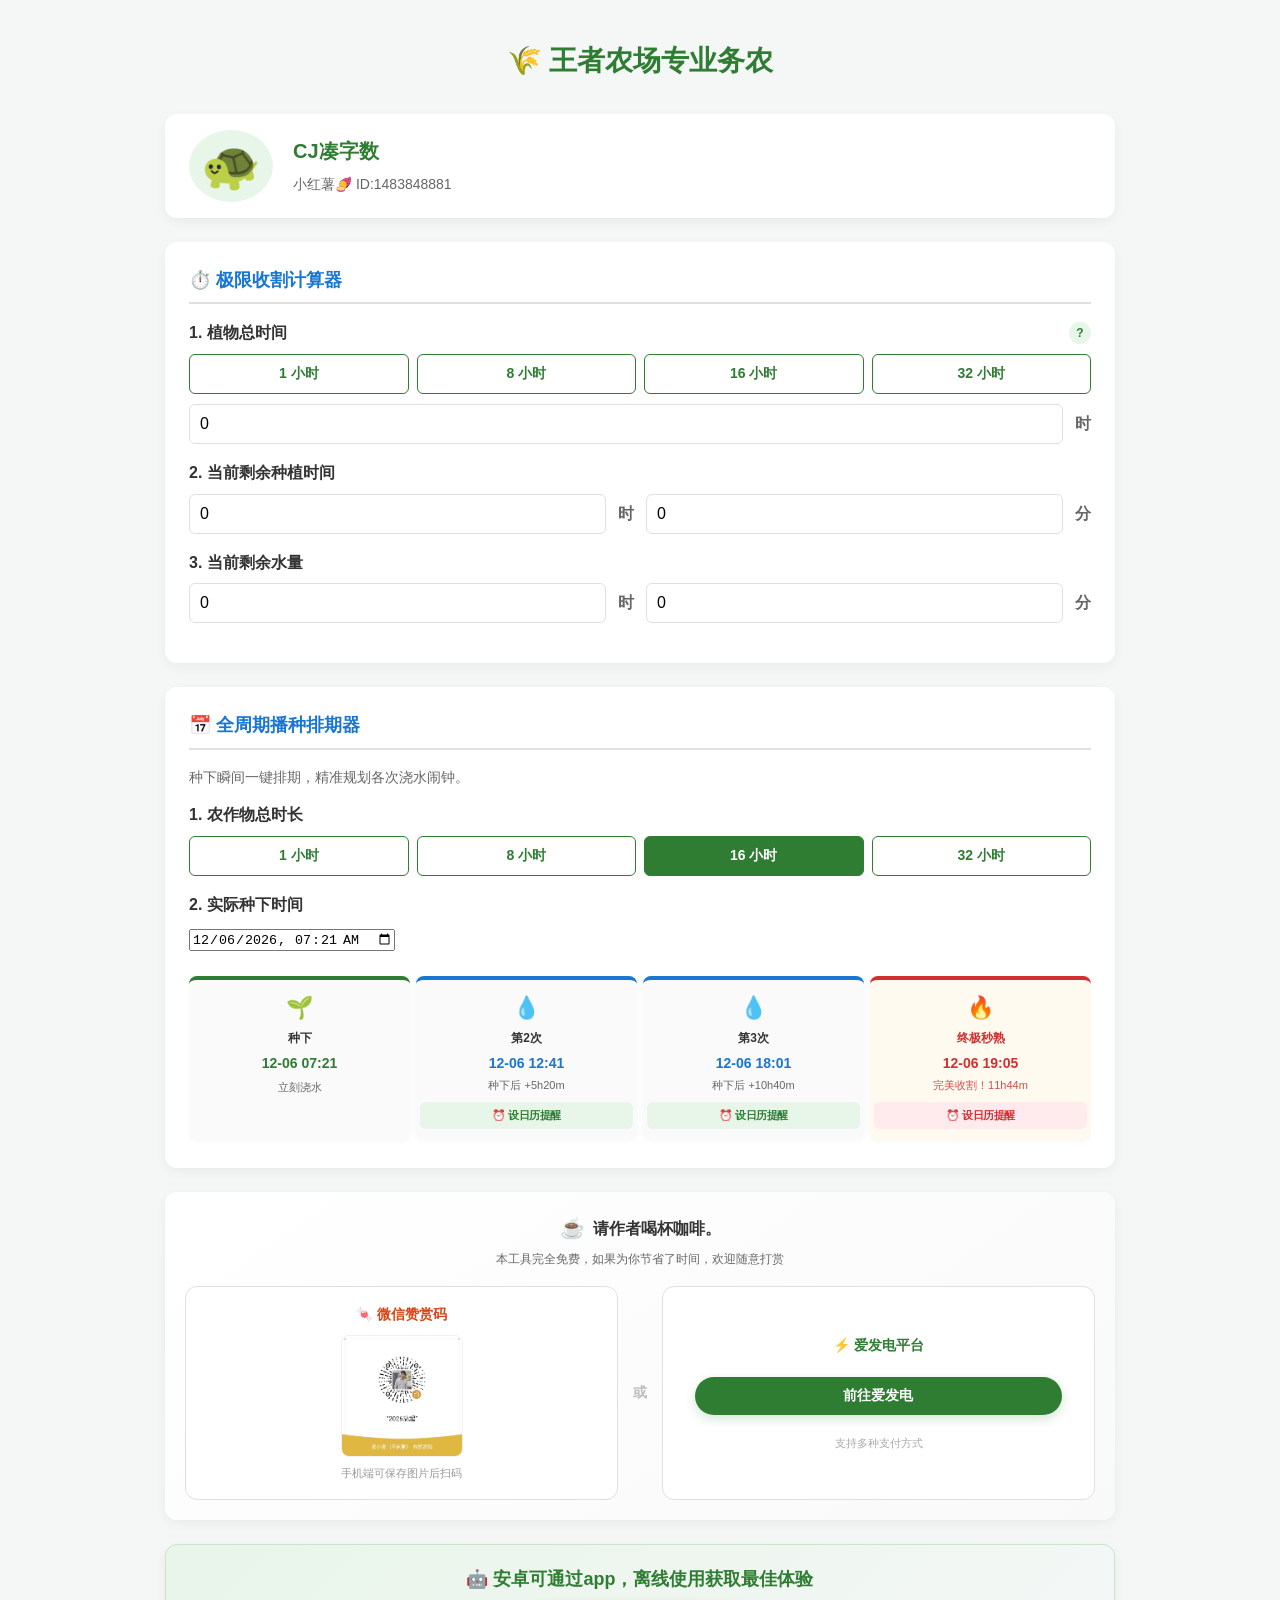
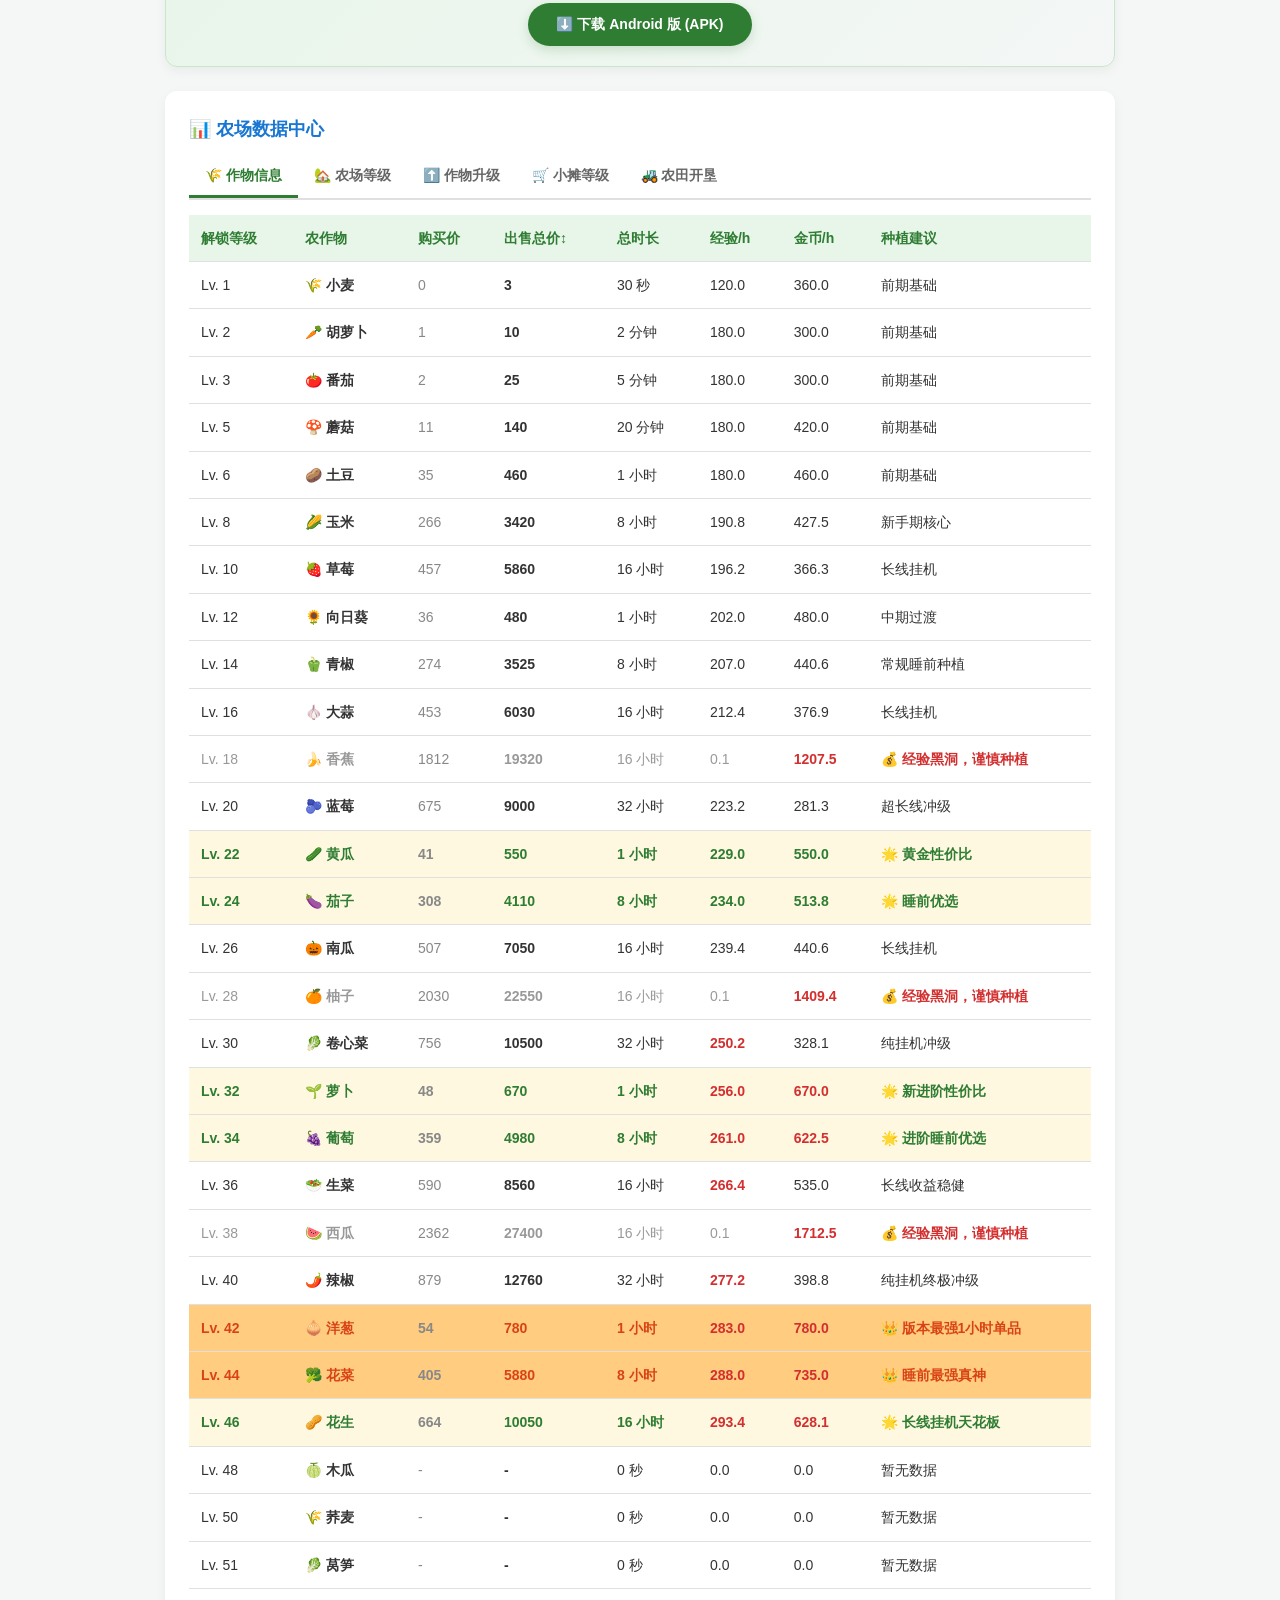
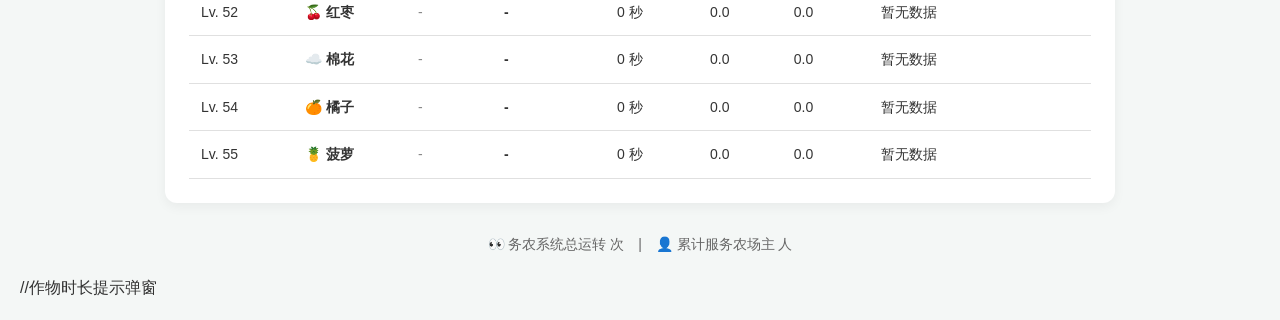
==== index.html @ 3ff86067 "chore: prepare deploy with custom domain" ====
﻿<!doctype html>
<html lang="zh-CN">
  <head>
    <meta name="apple-mobile-web-app-capable" content="yes" />
    <meta name="mobile-web-app-capable" content="yes" />
    <meta charset="UTF-8" />
    <meta name="viewport" content="width=device-width, initial-scale=1.0" />
    <meta name="referrer" content="no-referrer-when-downgrade" />
    <title>王者农场专业务农 | 极限收割计划</title>
    <style>
      :root {
        --primary: #2e7d32;
        --primary-light: #e8f5e9;
        --secondary: #1976d2;
        --bg: #f4f7f6;
        --card-bg: #ffffff;
        --text-main: #333333;
        --text-muted: #666666;
        --border: #e0e0e0;
        --danger: #d32f2f;
        --warning: #ed6c02;
      }

      body {
        font-family:
          -apple-system, BlinkMacSystemFont, "Segoe UI", Roboto,
          "Helvetica Neue", Arial, sans-serif;
        background-color: var(--bg);
        color: var(--text-main);
        margin: 0;
        padding: 20px;
        line-height: 1.6;
      }

      .container {
        max-width: 950px;
        margin: 0 auto;
      }

      h1 {
        text-align: center;
        color: var(--primary);
        margin-bottom: 30px;
        font-size: 28px;
      }

      .card {
        background: var(--card-bg);
        border-radius: 12px;
        box-shadow: 0 4px 12px rgba(0, 0, 0, 0.05);
        padding: 24px;
        margin-bottom: 24px;
      }

      .card-title {
        font-size: 18px;
        font-weight: bold;
        margin-top: 0;
        margin-bottom: 16px;
        color: var(--secondary);
        border-bottom: 2px solid var(--border);
        padding-bottom: 8px;
      }

      /* 表单样式 */
      .form-group {
        margin-bottom: 16px;
      }

      .form-group label {
        display: block;
        font-weight: bold;
        margin-bottom: 8px;
        color: var(--text-main);
      }

      .input-row {
        display: flex;
        gap: 12px;
        align-items: center;
      }

      select,
      input[type="number"] {
        padding: 10px;
        border: 1px solid var(--border);
        border-radius: 6px;
        font-size: 16px;
        width: 100%;
      }

      .input-row input {
        flex: 1;
      }

      .input-addon {
        color: var(--text-muted);
        font-weight: bold;
      }

      /* 快速选择按钮样式 */
      .btn-group {
        display: flex;
        gap: 8px;
        flex-wrap: wrap;
      }

      .time-btn {
        flex: 1;
        min-width: 60px;
        padding: 10px 0;
        border: 1px solid var(--primary);
        background: transparent;
        color: var(--primary);
        border-radius: 6px;
        cursor: pointer;
        font-size: 14px;
        font-weight: bold;
        transition: all 0.2s;
      }

      .time-btn.active {
        background: var(--primary);
        color: white;
      }

      /* 结果面板 */
      #resultPanel {
        display: none;
        padding: 20px;
        border-radius: 8px;
        margin-top: 20px;
        font-size: 16px;
      }

      .alert-danger {
        background-color: #ffebee;
        color: var(--danger);
        border: 1px solid #ffcdd2;
      }

      .alert-warning {
        background-color: #fff3e0;
        color: var(--warning);
        border: 1px solid #ffe0b2;
      }

      .alert-success {
        background-color: var(--primary-light);
        color: var(--primary);
        border: 1px solid #c8e6c9;
      }

      .alarm-time {
        font-size: 28px;
        font-weight: bold;
        display: block;
        margin: 12px 0;
      }

      /* 优化版：迷你横向卡片样式 (无需滑动) */
      .timeline-container {
        display: flex;
        gap: 6px;
        overflow-x: auto;
        padding-bottom: 5px;
        scrollbar-width: none;
        /* 隐藏滚动条 */
      }

      .timeline-container::-webkit-scrollbar {
        display: none;
      }

      .timeline-card {
        flex: 1;
        min-width: 0;
        background: #fafafa;
        border-radius: 8px;
        padding: 10px 4px;
        text-align: center;
        box-shadow: 0 2px 6px rgba(0, 0, 0, 0.04);
      }

      /* 手机端日历闹钟按钮 */
      .alarm-btn {
        margin-top: 8px;
        padding: 6px 0;
        font-size: 11px;
        font-weight: bold;
        color: var(--primary);
        background: var(--primary-light);
        border: none;
        border-radius: 6px;
        cursor: pointer;
        transition: 0.2s;
        width: 100%;
        letter-spacing: -0.5px;
      }

      .alarm-btn:hover {
        background: #c8e6c9;
      }

      .alarm-btn-danger {
        color: var(--danger);
        background: #ffebee;
      }

      .alarm-btn-danger:hover {
        background: #ffcdd2;
      }

      /* 数据表样式 */
      .table-wrapper {
        overflow-x: auto;
      }

      table {
        width: 100%;
        border-collapse: collapse;
        font-size: 14px;
        min-width: 600px;
      }

      th,
      td {
        padding: 12px;
        text-align: left;
        border-bottom: 1px solid var(--border);
      }

      th {
        background-color: var(--primary-light);
        color: var(--primary);
        font-weight: bold;
        cursor: pointer;
        user-select: none;
      }

      th:hover {
        background-color: #c8e6c9;
      }

      .row-hover:hover {
        background-color: #f9f9f9;
      }

      .highlight-data {
        font-weight: bold;
        color: var(--danger);
      }

      .pmo-warning {
        color: #999;
      }

      .pmo-star {
        font-weight: bold;
        color: var(--primary);
        background-color: #fff8e1;
      }

      .pmo-crown {
        font-weight: bold;
        color: #d84315;
        background-color: #ffcc80;
      }

      /* 为顶级版本答案增加的特殊高亮 */

      /* ================= 手机端精准缩放适配 (兼容所有浏览器) ================= */
      @media screen and (max-width: 768px) {
        body {
          padding: 8px;
        } /* 缩小页面边缘留白 */
        .card {
          padding: 16px;
          margin-bottom: 16px;
        } /* 缩小卡片内边距 */
        h1 {
          font-size: 22px;
          margin-bottom: 20px;
        } /* 缩小主标题 */
        .card-title {
          font-size: 16px;
          margin-bottom: 12px;
        } /* 缩小副标题 */

        /* 缩小输入框和下拉菜单 */
        select,
        input[type="number"],
        input[type="datetime-local"] {
          font-size: 14px;
          padding: 8px;
        }
        /* 缩小排期器的 4 个按钮 */
        .time-btn {
          font-size: 13px;
          padding: 8px 0;
        }

        /* 缩小数据表格 */
        table {
          font-size: 12px;
        }
        th,
        td {
          padding: 8px 6px;
        }

        /* 缩小顶部的个人名片 */
        .card > div[style*="font-size: 48px"] {
          font-size: 36px !important;
          padding: 8px !important;
        }
        .card > div > h3 {
          font-size: 18px !important;
        }
      }


      /* ================= 数据中心 Tab 选项卡样式 ================= */
      .tabs { display: flex; border-bottom: 2px solid var(--border); margin-bottom: 15px; overflow-x: auto; scrollbar-width: none; white-space: nowrap; }
      .tabs::-webkit-scrollbar { display: none; }
      .tab-btn { padding: 10px 16px; font-size: 14px; font-weight: bold; color: var(--text-muted); background: none; border: none; cursor: pointer; border-bottom: 3px solid transparent; transition: all 0.2s; white-space: nowrap; }
      .tab-btn:hover { color: var(--primary); }
      .tab-btn.active { color: var(--primary); border-bottom: 3px solid var(--primary); }
      .tab-content { display: none; animation: fadeIn 0.3s ease; }
      .tab-content.active { display: block; }
      @keyframes fadeIn { from { opacity: 0; transform: translateY(5px); } to { opacity: 1; transform: translateY(0); } }



    </style>
  </head>

  <body>
    <div class="container">
      <h1>🌾 王者农场专业务农</h1>

      <div
        class="card"
        style="
          display: flex;
          align-items: center;
          gap: 20px;
          padding: 16px 24px;
        "
      >
        <div
          style="
            font-size: 48px;
            line-height: 1;
            background: var(--primary-light);
            padding: 12px;
            border-radius: 50%;
          "
        >
          🐢
        </div>
        <div>
          <h3 style="margin: 0; color: var(--primary); font-size: 20px">
            CJ凑字数
          </h3>
          <p style="margin: 6px 0 0; font-size: 14px; color: var(--text-muted)">
            小红薯🍠 ID:1483848881
          </p>
        </div>
      </div>

      <div class="card">
        <h2 class="card-title">⏱️ 极限收割计算器</h2>

        <div class="form-group">
          <div style="display: flex; justify-content: space-between; align-items: center; margin-bottom: 8px;">
              <label style="margin: 0;">1. 植物总时间</label>
              <button onclick="openPlantModal()" style="background: var(--primary-light); color: var(--primary); border: none; border-radius: 50%; width: 22px; height: 22px; font-size: 12px; font-weight: bold; cursor: pointer; display: flex; align-items: center; justify-content: center; padding: 0;">?</button>
          </div>
          <div class="btn-group" id="calcBtnGroup" style="margin-bottom: 10px;">
            <button type="button" class="time-btn" onclick="setCalcDurationWeb(1, this)">1 小时</button>
            <button type="button" class="time-btn" onclick="setCalcDurationWeb(8, this)">8 小时</button>
            <button type="button" class="time-btn" onclick="setCalcDurationWeb(16, this)">16 小时</button>
            <button type="button" class="time-btn" onclick="setCalcDurationWeb(32, this)">32 小时</button>
          </div>
          <div class="input-row">
            <input
              type="number"
              id="t_h"
              placeholder="时"
              value="0"
              min="0"
              oninput="clearCalcActiveBtn(); calculate()"
            />
            <span class="input-addon">时</span>
            <!-- <input
              type="number"
              id="t_m"
              placeholder="分"
              value="0"
              min="0"
              max="59"
              oninput="clearCalcActiveBtn(); calculate()"
            />
            <span class="input-addon">分</span> -->
          </div>
        </div>

        

        <div class="form-group">
          <label>2. 当前剩余种植时间</label>
          <div class="input-row">
            <input
              type="number"
              id="r_h"
              placeholder="时"
              value="0"
              min="0"
              oninput="calculate()"
            />
            <span class="input-addon">时</span>
            <input
              type="number"
              id="r_m"
              placeholder="分"
              value="0"
              min="0"
              max="59"
              oninput="calculate()"
            />
            <span class="input-addon">分</span>
          </div>
        </div>

        <div class="form-group">
          <label>3. 当前剩余水量</label>
          <div class="input-row">
            <input
              type="number"
              id="w_h"
              placeholder="时"
              value="0"
              min="0"
              oninput="calculate()"
            />
            <span class="input-addon">时</span>
            <input
              type="number"
              id="w_m"
              placeholder="分"
              value="0"
              min="0"
              max="59"
              oninput="calculate()"
            />
            <span class="input-addon">分</span>
          </div>
        </div>

        <div id="resultPanel"></div>


        <div id="saveHarvestContainer" style="display: none; margin-top: 15px;">
          <div style="display: flex; gap: 8px;">
            <input 
              type="text" 
              id="harvestRecordName" 
              placeholder="给记录取个名字（如XXX-菠萝）" 
              style="flex: 1; padding: 8px; border: 1px solid var(--border); border-radius: 6px; font-size: 13px;" 
            />
            <button class="alarm-btn" style="width: auto; padding: 0 15px; margin: 0; background: var(--primary); color: #fff; cursor: pointer;" onclick="saveHarvestRecord()">💾 保存</button>
          </div>
        </div>

        <!-- <div id="tab-crops" class="tab-content active">
          <div id="historyPanel" style="display: none; margin-bottom: 15px;">
            <div style="font-size: 14px; font-weight: bold; color: var(--primary); margin-bottom: 8px;">🕒 最近 10 次排期记录</div>
            <div id="historyList" style="display: flex; flex-direction: column; gap: 8px;"></div>
        </div> -->


        <div id="historyPanel" class="card" style="display: none; padding: 16px;">
          <div style="display: flex; justify-content: space-between; align-items: center; border-bottom: 2px solid var(--border); margin-bottom: 10px; padding-bottom: 8px;">
              <h2 class="card-title" id="historyTitle" style="border:none; margin: 0; font-size: 16px;">🕒 最近 10 次收割记录</h2>
              <div style="display: flex; align-items: center; gap: 6px;">
                  <span style="font-size: 12px; color: var(--text-muted);">显示条数:</span>
                  <input type="number" id="maxHistoryCount" value="5" min="1" max="50" onchange="updateMaxHistoryCount()" style="width: 45px; padding: 4px; font-size: 13px; border: 1px solid var(--border); border-radius: 4px; text-align: center;">
              </div>
          </div>
          <div id="historyList"></div>
      </div>

        
      </div>

      <div class="card">
        <h2 class="card-title">📅 全周期播种排期器</h2>
        <p style="font-size: 14px; color: var(--text-muted)">
          种下瞬间一键排期，精准规划各次浇水闹钟。
        </p>

        <div class="form-group">
          <label>1. 农作物总时长</label>
          <div class="btn-group">
            <button
              type="button"
              class="time-btn"
              onclick="setDuration(60, this)"
            >
              1 小时
            </button>
            <button
              type="button"
              class="time-btn"
              onclick="setDuration(480, this)"
            >
              8 小时
            </button>
            <button
              type="button"
              class="time-btn active"
              onclick="setDuration(960, this)"
            >
              16 小时
            </button>
            <button
              type="button"
              class="time-btn"
              onclick="setDuration(1920, this)"
            >
              32 小时
            </button>
          </div>
        </div>

        <div class="form-group">
          <label>2. 实际种下时间</label>
          <input
            type="datetime-local"
            id="plantTime"
            onchange="generateTimeline()"
          />
        </div>

        <div id="timelinePanel" style="display: none; margin-top: 25px">
          <div class="timeline-container">
            <div
              class="timeline-card"
              style="border-top: 4px solid var(--primary)"
            >
              <div style="font-size: 22px; margin-bottom: 4px">🌱</div>
              <div
                style="
                  font-size: 12px;
                  font-weight: bold;
                  color: var(--text-main);
                  margin-bottom: 4px;
                "
              >
                种下
              </div>
              <div
                id="time1"
                style="
                  font-size: 14px;
                  font-weight: bold;
                  color: var(--primary);
                "
              >
                --:--
              </div>
              <div
                style="
                  font-size: 11px;
                  color: var(--text-muted);
                  margin-top: 4px;
                "
              >
                立刻浇水
              </div>
            </div>
            <div
              class="timeline-card"
              style="border-top: 4px solid var(--secondary)"
            >
              <div style="font-size: 22px; margin-bottom: 4px">💧</div>
              <div
                style="
                  font-size: 12px;
                  font-weight: bold;
                  color: var(--text-main);
                  margin-bottom: 4px;
                "
              >
                第2次
              </div>
              <div
                id="time2"
                style="
                  font-size: 14px;
                  font-weight: bold;
                  color: var(--secondary);
                "
              >
                --:--
              </div>
              <div
                id="offset2"
                style="
                  font-size: 11px;
                  color: var(--text-muted);
                  margin-top: 2px;
                "
              ></div>
              <div id="alarmBox2"></div>
            </div>
            <div
              class="timeline-card"
              style="border-top: 4px solid var(--secondary)"
            >
              <div style="font-size: 22px; margin-bottom: 4px">💧</div>
              <div
                style="
                  font-size: 12px;
                  font-weight: bold;
                  color: var(--text-main);
                  margin-bottom: 4px;
                "
              >
                第3次
              </div>
              <div
                id="time3"
                style="
                  font-size: 14px;
                  font-weight: bold;
                  color: var(--secondary);
                "
              >
                --:--
              </div>
              <div
                id="offset3"
                style="
                  font-size: 11px;
                  color: var(--text-muted);
                  margin-top: 2px;
                "
              ></div>
              <div id="alarmBox3"></div>
            </div>
            <div
              class="timeline-card"
              style="
                border-top: 4px solid var(--danger);
                background-color: #fffaf0;
              "
            >
              <div style="font-size: 22px; margin-bottom: 4px">🔥</div>
              <div
                style="
                  font-size: 12px;
                  font-weight: bold;
                  color: var(--danger);
                  margin-bottom: 4px;
                "
              >
                终极秒熟
              </div>
              <div
                id="time4"
                style="font-size: 14px; font-weight: bold; color: var(--danger)"
              >
                --:--
              </div>
              <div
                id="offset4"
                style="
                  font-size: 11px;
                  color: var(--danger);
                  margin-top: 2px;
                  opacity: 0.85;
                "
              ></div>
              <div id="alarmBox4"></div>
            </div>
          </div>

        <!-- <div style="margin-top: 15px; display: flex; gap: 8px;">
            <input 
              type="text" 
              id="recordName" 
              placeholder="给这次排期起个名字 (例: 睡前种白萝卜)" 
              style="flex: 1; padding: 8px; border: 1px solid var(--border); border-radius: 6px; font-size: 13px;" 
            />
            <button class="alarm-btn" style="width: auto; padding: 0 15px; margin: 0; background: var(--primary); color: #fff;" onclick="saveCurrentTimeline()">💾 保存记录</button>
          </div> -->


        </div>
      </div>

    <div
        class="card"
        style="
          margin-top: 20px;
          padding: 20px;
          background: linear-gradient(145deg, #ffffff, #f9f9f9);
        "
      >
        <div style="text-align: center; margin-bottom: 16px;">
            <h3 style="margin: 0 0 6px 0; color: var(--text-main); font-size: 16px; display: flex; align-items: center; justify-content: center; gap: 8px;">
                <span style="font-size: 20px;">☕</span> 请作者喝杯咖啡。
            </h3>
            <p style="margin: 0; font-size: 12px; color: var(--text-muted);">
                本工具完全免费，如果为你节省了时间，欢迎随意打赏
            </p>
        </div>

        <div style="display: flex; flex-wrap: wrap; justify-content: center; align-items: stretch; gap: 15px;">
            
            <div style="flex: 1; min-width: 200px; padding: 16px 12px; background: white; border-radius: 12px; border: 1px solid var(--border); display: flex; flex-direction: column; justify-content: center; align-items: center;">
                <div style="font-size: 14px; font-weight: bold; color: #d84315; margin-bottom: 10px;">🍬 微信赞赏码</div>
                <img src="reward.jpg" alt="微信赞赏" style="width: 120px; height: 120px; border-radius: 8px; border: 1px solid #f0f0f0;">
                <div style="margin-top: 8px; font-size: 11px; color: #999;">手机端可保存图片后扫码</div>
            </div>

            <div style="display: flex; align-items: center; justify-content: center; color: #bbb; font-size: 14px; font-weight: bold;">
                或
            </div>

            <div style="flex: 1; min-width: 200px; padding: 16px 12px; background: white; border-radius: 12px; border: 1px solid var(--border); display: flex; flex-direction: column; justify-content: center; align-items: center;">
                <div style="font-size: 14px; font-weight: bold; color: var(--primary); margin-bottom: 20px;">⚡ 爱发电平台</div>
                <button
                    onclick="window.open('https://ifdian.net/a/gzchenjin', '_blank')"
                    style="
                        background: var(--primary);
                        color: white;
                        border: none;
                        padding: 10px 20px;
                        border-radius: 25px;
                        font-size: 14px;
                        font-weight: bold;
                        cursor: pointer;
                        transition: transform 0.2s, box-shadow 0.2s;
                        box-shadow: 0 4px 12px rgba(46, 125, 50, 0.2);
                        width: 90%;
                    "
                >
                    前往爱发电
                </button>
                <div style="margin-top: 20px; font-size: 11px; color: #aaa; line-height: 1.5; text-align: center;">
                    支持多种支付方式
                </div>
            </div>

        </div>
      </div>


      <div id="app_download_card" class="card" style="display: none; margin-top: 10px; padding: 20px; background: linear-gradient(135deg, #e8f5e9 0%, #f4f7f6 100%); text-align: center; border: 1px solid #c8e6c9;">
        
        <h3 style="margin: 0 0 10px 0; color: var(--primary); font-size: 18px">
            🤖 安卓可通过app，离线使用获取最佳体验
        </h3>
        
        <a href="https://github.com/gzchenjin2/hokfarming/releases/download/2.0/hokfarming.v2.0.apk" target="_blank" style="display: inline-block; background: var(--primary); color: white; text-decoration: none; padding: 10px 28px; border-radius: 25px; font-size: 14px; font-weight: bold; box-shadow: 0 4px 12px rgba(46, 125, 50, 0.2);">
            ⬇️ 下载 Android 版 (APK)
        </a>
      </div>




      <div class="card">
        <h2 class="card-title" style="border:none; margin-bottom: 5px;">📊 农场数据中心</h2>

        

        <div class="tabs">
            <button class="tab-btn active" onclick="switchTab('crops')">🌾 作物信息</button>
            <button class="tab-btn" onclick="switchTab('farm')">🏡 农场等级</button>
            <button class="tab-btn" onclick="switchTab('upgrade')">⬆️ 作物升级</button>
            <button class="tab-btn" onclick="switchTab('stall')">🛒 小摊等级</button>
            <button class="tab-btn" onclick="switchTab('field')">🚜 农田开垦</button>
        </div>

        
        <div id="tab-crops" class="tab-content active">
            <div class="table-wrapper">

              
            <table>
                <thead>
                <tr>
                    <th onclick="sortTable('level')">解锁等级</th>
                    <th onclick="sortTable('name')">农作物</th>
                    <th onclick="sortTable('buy')">购买价</th>
                    <th onclick="sortTable('sell')">出售总价↕</th>
                    <th onclick="sortTable('time')">总时长</th>
                    <th onclick="sortTable('expH')">经验/h</th>
                    <th onclick="sortTable('coinH')">金币/h</th>
                    <th onclick="sortTable('advice')">种植建议</th>
                </tr>
                </thead>
                <tbody id="tableBody"></tbody>
            </table>
            </div>
        </div>

        <div id="tab-farm" class="tab-content">
            <div class="table-wrapper">
            <table>
                <thead>
                <tr>
                    <th>等级</th>
                    <th>费用</th>
                    <th>需求经验</th>
                    <th>作物</th>
                    <th>变异</th>
                    <th>小摊</th>
                    <th>开垦农田</th>
                    <th>功能</th>
                    <th>家具</th>
                </tr>
                </thead>
                <tbody id="farmTableBody"></tbody>
            </table>
            </div>
        </div>


        <div id="tab-upgrade" class="tab-content">
            <div class="table-wrapper">
            <table>
                <thead>
                <tr>
                    <th style="position: sticky; left: 0; z-index: 2; background: var(--primary-light);">作物</th>
                    <th>满级数量</th>
                    <th>2级</th><th>3级</th><th>4级</th><th>5级</th><th>6级</th>
                    <th>7级</th><th>8级</th><th>9级</th><th>10级</th>
                </tr>
                </thead>
                <tbody id="upgradeTableBody"></tbody>
            </table>
            </div>
        </div>





        <div id="tab-stall" class="tab-content">
            <div class="table-wrapper">
            <table>
                <thead>
                <tr>
                    <th>等级</th>
                    <th>升级费用</th>
                    <th>奖励经验</th>
                    <th>提升售价</th>
                </tr>
                </thead>
                <tbody id="stallTableBody"></tbody>
            </table>
            </div>
        </div>

        <div id="tab-field" class="tab-content">
            <div class="table-wrapper">
            <table>
                <thead>
                <tr>
                    <th>农田</th>
                    <th>开垦费用</th>
                    <th>获得农场经验</th>
                </tr>
                </thead>
                <tbody id="fieldTableBody"></tbody>
            </table>
            </div>
        </div>
      </div>
    </div>

    
    <div
      id="busuanzi_footer"
      style="
        text-align: center;
        margin-top: 30px;
        margin-bottom: 20px;
        color: var(--text-muted);
        font-size: 14px;
        display: none; /* 默认先隐藏，等判断是网页后再显示 */
      "
    >
      <span id="busuanzi_container_site_pv">👀 务农系统总运转 <span id="busuanzi_value_site_pv" style="font-weight: bold; color: var(--primary)"></span> 次</span>
      <span style="margin: 0 10px">|</span>
      <span id="busuanzi_container_site_uv">👤 累计服务农场主 <span id="busuanzi_value_site_uv" style="font-weight: bold; color: var(--primary)"></span> 人</span>
    </div>



    //作物时长提示弹窗
    <div id="plantListModal" style="display: none; position: fixed; top: 0; left: 0; width: 100%; height: 100%; background: rgba(0,0,0,0.5); z-index: 9999; align-items: center; justify-content: center; backdrop-filter: blur(2px);">
        <div style="background: #fff; width: 90%; max-width: 400px; border-radius: 12px; padding: 20px; box-shadow: 0 10px 25px rgba(0,0,0,0.2); max-height: 80vh; overflow-y: auto; position: relative;">
            
            <div style="display: flex; justify-content: space-between; align-items: center; border-bottom: 2px solid var(--border); padding-bottom: 10px; margin-bottom: 15px;">
                <h3 style="margin: 0; color: var(--primary); font-size: 18px;">📖 各时间植物清单</h3>
                <button onclick="closePlantModal()" style="background: none; border: none; font-size: 20px; cursor: pointer; color: #999;">✖</button>
            </div>

            <div style="margin-bottom: 12px;">
                <div style="font-weight: bold; color: var(--secondary); margin-bottom: 4px;">⏱️ 1 小时作物</div>
                <div style="font-size: 13px; color: var(--text-muted); line-height: 1.5;">土豆、向日葵、黄瓜、白萝卜、洋葱、莴笋、四季豆、甘蔗、桑葚、树莓、咖啡豆</div>
            </div>
            
            <div style="margin-bottom: 12px;">
                <div style="font-weight: bold; color: var(--secondary); margin-bottom: 4px;">⏱️ 8 小时作物</div>
                <div style="font-size: 13px; color: var(--text-muted); line-height: 1.5;">玉米、青椒、茄子、葡萄、花菜、红枣、冬瓜、葫芦、杏子、芒果、火龙果</div>
            </div>

            <div style="margin-bottom: 12px;">
                <div style="font-weight: bold; color: var(--secondary); margin-bottom: 4px;">⏱️ 16 小时作物</div>
                <div style="font-size: 13px; color: var(--text-muted); line-height: 1.5;">草莓、大蒜、香蕉、南瓜、生菜、西瓜、花生、棉花、李子、桃子、哈密瓜、山竹、石榴、木瓜、橘子、柚子、杨桃、柠檬、枇杷、山楂、牛油果</div>
            </div>

            <div style="margin-bottom: 12px;">
                <div style="font-weight: bold; color: var(--secondary); margin-bottom: 4px;">⏱️ 32 小时作物</div>
                <div style="font-size: 13px; color: var(--text-muted); line-height: 1.5;">蓝莓、卷心菜、辣椒、荞麦、菠萝、梨子、樱桃、灯笼果、猕猴桃、莲花</div>
            </div>

            <button onclick="closePlantModal()" style="width: 100%; margin-top: 10px; padding: 10px; background: var(--primary-light); color: var(--primary); border: none; border-radius: 8px; font-weight: bold; cursor: pointer;">我知道了</button>
        </div>
    </div>


    
   

    <script>
      // === 快捷设置计算器总时间 ===
      function setCalcDurationWeb(h, btnElement) {
        // 1. 设置输入框的值
        document.getElementById("t_h").value = h;
        const tmInput = document.getElementById("t_m");
        if (tmInput) tmInput.value = 0;

        // 2. 更新按钮的高亮状态
        const btns = document.getElementById("calcBtnGroup").querySelectorAll(".time-btn");
        btns.forEach((btn) => btn.classList.remove("active"));
        btnElement.classList.add("active");

        // 3. 直接触发计算
        calculate();
      }

      // 如果用户手动改了输入框，清除按钮的高亮状态
      function clearCalcActiveBtn() {
        const btns = document.getElementById("calcBtnGroup").querySelectorAll(".time-btn");
        btns.forEach((btn) => btn.classList.remove("active"));
      }

      function formatDuration(minutes) {
        const h = Math.floor(minutes / 60);
        const m = Math.floor(minutes % 60);
        if (h === 0 && m === 0) return "0 分钟";
        let res = "";
        if (h > 0) res += h + " 小时 ";
        if (m > 0) res += m + " 分钟";
        return res;
      }

      function formatClockTime(date) {
        const h = date.getHours().toString().padStart(2, "0");
        const m = date.getMinutes().toString().padStart(2, "0");
        return `${h}:${m}`;
      }

      function calculate() {
        document.getElementById("saveHarvestContainer").style.display = "none";
        window.currentHarvestData = null;
        const th = parseInt(document.getElementById("t_h").value) || 0;
        const tmInput = document.getElementById("t_m");
        const tm = tmInput ? parseInt(tmInput.value) || 0 : 0;
        const rh = parseInt(document.getElementById("r_h").value) || 0;
        const rm = parseInt(document.getElementById("r_m").value) || 0;
        const wh = parseInt(document.getElementById("w_h").value) || 0;
        const wm = parseInt(document.getElementById("w_m").value) || 0;

        const T = th * 60 + tm;
        const R = rh * 60 + rm;
        const W = wh * 60 + wm;

        const panel = document.getElementById("resultPanel");

        if (T === 0 || R === 0) {
          panel.style.display = "none";
          return;
        }

        panel.style.display = "block";

        // ================= 风控拦截 1：剩余时间异常 =================
        if (R > T) {
          panel.className = "alert-danger";
          panel.innerHTML = `
                <strong style="font-size: 18px;">❌ 输入数据异常</strong><br>
                剩余时间（<strong>${formatDuration(R)}</strong>）不可能大于植物总时间（<strong>${formatDuration(T)}</strong>）。<br>
                👉 <strong>请核实输入：</strong>您可能填反了或者看错行了。
                `;
          return;
        }

        const M = T / 3;

        // ================= 风控拦截 2：剩余水量异常 =================
        if (W > M) {
          panel.className = "alert-danger";
          panel.innerHTML = `
                <strong style="font-size: 18px;">❌ 输入数据异常</strong><br>
                当前水量（<strong>${formatDuration(W)}</strong>）超过了该植物的储水上限（<strong>${formatDuration(M)}</strong>）。<br>
                👉 <strong>请核实输入：</strong>水滴上的时间绝不可能超过 ${formatDuration(M)}。
                `;
          return;
        }

        // ================= 真理推演引擎 =================
        const limit = W + M / 4;

        if (R > limit) {
          let currR = R;
          let currW = W;
          let passed = 0;
          let actions = [];

          while (currR > currW + M / 4) {
            if (currW > 0) {
              passed += currW;
              currR -= currW;
              actions.push({
                type: "water",
                offset: Math.round(passed),
                title: "💧 储水干涸，需补满水",
              });
              currW = M;
              currR -= M / 4;
            } else {
              actions.push({
                type: "water",
                offset: Math.round(passed),
                title: "💧 尚未浇水，请立刻补水！",
              });
              currW = M;
              currR -= M / 4;
            }
          }

          // 核心修复：推演结束后的最后一击，加入门槛判定
          let mathWait = (4 * currR - M + currW) / 5;
          let unlockWait = M * 0.1 - (M - currW); // 按键解锁需要的时间

          // 真实等待时间 = 理论值与解锁值取最大，并向上取整确保绝对跨过门槛
          let finalWait = Math.max(mathWait, unlockWait);
          finalWait = Math.max(0, Math.ceil(finalWait));

          // 终极判定：如果强行等按键亮起，植物早就熟了，那就标记为自然成熟
          if (finalWait >= currR) {
            passed += currR;
            actions.push({
              type: "kill",
              offset: Math.round(passed),
              title: "🌾 完美收官！自然成熟！",
            });
          } else {
            passed += finalWait;
            actions.push({
              type: "kill",
              offset: Math.round(passed),
              title: "🔥 终极秒熟！马上浇水收割！",
            });
          }

          const now = new Date();
          let html = `<strong style="font-size: 16px;">⏳ 尚未进入斩杀线，后续排期如下：</strong><br>`;
          html += `<ul style="margin: 10px 0; padding-left: 20px; font-size: 14px; color: var(--text-main);">`;

          actions.forEach((act) => {
            const actTime = new Date(now.getTime() + act.offset * 60000);
            const dayPrefix =
              actTime.getDate() !== now.getDate() ? "明天 " : "今天 ";
            const timeStr = `${dayPrefix}${formatClockTime(actTime)}`;
            const durationStr =
              act.offset === 0 ? "现在" : formatDuration(act.offset) + "后";

            // 把算好的字符串挂载回 act 对象上，供底部保存功能读取
            act.timeStr = timeStr;
            act.durationStr = durationStr;
            

            if (act.type === "water") {
              html += `<li style="margin-bottom: 6px;">${durationStr} <strong>(${timeStr})</strong><br><span style="color: var(--secondary); font-weight: bold;">${act.title}</span></li>`;
            } else {
              html += `<li style="margin-bottom: 6px;">${durationStr} <strong>(${timeStr})</strong><br><span style="color: var(--danger); font-weight: bold;">${act.title}</span></li>`;
            }
          });
          html += `</ul>`;

          const nextAct = actions[0];
          const nextTime = now.getTime() + nextAct.offset * 60000;
          const alarmTitle =
            nextAct.type === "kill" ? "农场秒熟收割" : "农场加水提醒";
          html += `<button class="alarm-btn" style="margin-top: 5px;" onclick="createAlarm('${alarmTitle}', ${nextTime})">⏰ 为下一次操作设日历</button>`;

          panel.className = "alert-warning";
          panel.innerHTML = html;
          window.currentHarvestData = actions.map(a => `${a.durationStr} <strong>(${a.timeStr})</strong> ${a.title}`).join("<br>");
          document.getElementById("saveHarvestContainer").style.display = "block";
          return;
        }

        // ================= 斩杀线内的门槛完美兼容 =================
        let mathWait = (4 * R - M + W) / 5;
        let unlockWait = M * 0.1 - (M - W);

        // 核心修复：真实等待时间，取两者的最大值，向上取整
        let waitMins = Math.max(mathWait, unlockWait);
        waitMins = Math.max(0, Math.ceil(waitMins));

        // 如果为了等按键亮起花的时间，比植物自然成熟还慢，那才是真正的“卡门槛”
        if (waitMins >= R) {
          panel.className = "alert-warning";
          panel.innerHTML = `
                <strong>⚠️ 卡 10% 补水门槛</strong><br>
                等待浇水按键亮起的时间（${formatDuration(waitMins)}）已经大于等于自然成熟的时间（${formatDuration(R)}）。<br>
                👉 <strong>建议：</strong>无须操作，让植物自然成熟即可。
                `;
          window.currentHarvestData = "⚠️ 卡门槛，建议自然成熟";
          document.getElementById("saveHarvestContainer").style.display = "block";
          return;
        }

        if (waitMins === 0) {
          panel.className = "alert-success";
          panel.innerHTML = `
                <strong style="font-size: 20px;">🔥 马上浇水！直接秒熟！</strong><br>
                不用等了，现在按下浇水键，植物瞬间成熟！
                `;
          window.currentHarvestData = "🔥 现在立刻浇水秒熟！";
        } else {
          const now = new Date();
          const alarmTime = new Date(now.getTime() + waitMins * 60000);
          const isTomorrow = alarmTime.getDate() !== now.getDate();
          const dayPrefix = isTomorrow ? "明天 " : "今天 ";

          panel.className = "alert-success";
          panel.innerHTML = `
                <strong>✅ 完美收割时机</strong><br>
                你需要精确等待：<strong>${formatDuration(waitMins)}</strong><br>
                <span class="alarm-time">⏰ 闹钟设定为：${dayPrefix}${formatClockTime(alarmTime)}</span>
                在此时间点，浇水按键将刚好亮起，按下瞬间成熟！
                `;
          panel.innerHTML += `<button class="alarm-btn" style="margin-top: 10px;" onclick="createAlarm('农场秒熟收割', ${alarmTime.getTime()})">⏰ 为本次操作设日历</button>`;
          window.currentHarvestData = `等 ${formatDuration(waitMins)} (${dayPrefix}${formatClockTime(alarmTime)}) 浇水秒熟`;
        }
        document.getElementById("saveHarvestContainer").style.display = "block";
      }

      // 初始化当前时间
      window.addEventListener("DOMContentLoaded", (event) => {
        const now = new Date();
        // 格式化为 datetime-local 需要的 YYYY-MM-DDThh:mm 格式
        now.setMinutes(now.getMinutes() - now.getTimezoneOffset());
        document.getElementById("plantTime").value = now
          .toISOString()
          .slice(0, 16);
        generateTimeline();
      });

      function formatMinsToText(mins) {
        const h = Math.floor(mins / 60);
        const m = Math.floor(mins % 60);
        return (h > 0 ? h + "h" : "") + (m > 0 ? m + "m" : "");
      }

      function formatDisplayDate(dateObj) {
        const mm = (dateObj.getMonth() + 1).toString().padStart(2, "0");
        const dd = dateObj.getDate().toString().padStart(2, "0");
        const hh = dateObj.getHours().toString().padStart(2, "0");
        const min = dateObj.getMinutes().toString().padStart(2, "0");
        return `${mm}-${dd} ${hh}:${min}`;
      }

      window.currentDurationMins = 960; // 默认16小时
      function setDuration(mins, btnElement) {
        window.currentDurationMins = mins;
        const btns = document.querySelectorAll(".time-btn");
        btns.forEach((btn) => btn.classList.remove("active"));
        btnElement.classList.add("active");
        generateTimeline();
      }

      // ================= 极简日历方案 (拒绝下载文件，不行就拉倒) =================
      // function createAlarm(title, timestamp) {
      //   const start = new Date(timestamp);
      //   const end = new Date(timestamp + 5 * 60000); // 持续 5 分钟
      //   const eventTitle = `🌾 ${title}`;
      //   const details = "提醒：储水已干 / 极限秒熟，马上浇水！";

      //   const ua = navigator.userAgent.toLowerCase();
      //   const isWeChat = ua.includes("micromessenger");
      //   // 修复：兼容 iPhone，并精准识别伪装成 Mac 桌面模式的 iPad，放行所有 iOS 浏览器 (含 Chrome)
      //   const isIOS =
      //     /ipad|iphone|ipod/.test(ua) ||
      //     (navigator.platform === "MacIntel" && navigator.maxTouchPoints > 1);

      //   // 1. 微信环境：被劫持，指引跳出
      //   if (isWeChat) {
      //     alert("⚠️ 微信、安卓无法使用该功能");
      //     return;
      //   }

      //   // 2. 苹果 iOS：无下载行为，借用接口完美拉起系统自带的添加卡片
      //   if (isIOS) {
      //     const fmt = (d) =>
      //       d.toISOString().replace(/[-:]/g, "").split(".")[0] + "Z";
      //     const url = `https://ics.agical.io/?subject=${encodeURIComponent(eventTitle)}&description=${encodeURIComponent(details)}&dtstart=${fmt(start)}&dtend=${fmt(end)}&reminder=0`;
      //     window.location.href = url;
      //     return;
      //   }

      //   // 3. 安卓与电脑端：坚决不下载文件，直接告知无法设置
      //   alert("💡 安卓无法使用该功能，手动定个闹钟吧！");
      // }


      // ================= 双端自适应闹钟引擎 =================
      async function createAlarm(title, timestamp) {
        // 判断当前是否运行在 Capacitor (安卓 App) 环境中
        const isApp = window.Capacitor && window.Capacitor.isNativePlatform();

        if (isApp && window.NativeAlarm) {
            // 📱 【安卓 App 逻辑：系统底层通知】
            try {
                let permStatus = await window.NativeAlarm.requestPermissions();
                if (permStatus.display !== "granted") { alert("⚠️ 无法设置提醒。请在手机【设置】中开启通知权限。"); return; }
                
                const channelId = "farm_alerts_v2";
                try { await window.NativeAlarm.createChannel({ id: channelId, name: "务农提醒", importance: 5, vibration: true, visibility: 1 }); } catch (e) {}
                
                await window.NativeAlarm.schedule({
                    notifications: [{
                        title: `🌾 务农指令: ${title}`,
                        body: "时间到了！系统已触及绝对斩杀线，马上浇水收割！",
                        id: Math.floor(Math.random() * 100000),
                        schedule: { at: new Date(timestamp), allowWhileIdle: true },
                        channelId: channelId,
                    }],
                });
                const timeStr = new Date(timestamp).toLocaleTimeString([], {hour: '2-digit', minute:'2-digit'});
                alert(`✅ 提醒设定成功！\n\n系统将在 ${timeStr} 准时横幅弹窗。`);
            } catch (e) {
                alert("App提醒设置失败: " + JSON.stringify(e)); 
            }
            
        } else {
            // 🌐 【网页端逻辑：日历生成 / 手动提醒】
            const start = new Date(timestamp);
            const end = new Date(timestamp + 5 * 60000); 
            const eventTitle = `🌾 ${title}`;
            const details = "提醒：储水已干 / 极限秒熟，马上浇水！";

            const ua = navigator.userAgent.toLowerCase();
            const isWeChat = ua.includes("micromessenger");
            const isIOS = /ipad|iphone|ipod/.test(ua) || (navigator.platform === "MacIntel" && navigator.maxTouchPoints > 1);

            if (isWeChat) {
                alert("⚠️ 微信中无法直接生成日历，请手动定个闹钟");
                return;
            }
            if (isIOS) {
                const fmt = (d) => d.toISOString().replace(/[-:]/g, "").split(".")[0] + "Z";
                const url = `https://ics.agical.io/?subject=${encodeURIComponent(eventTitle)}&description=${encodeURIComponent(details)}&dtstart=${fmt(start)}&dtend=${fmt(end)}&reminder=0`;
                window.location.href = url;
                return;
            }
            alert("💡 网页端无法直接拉起提醒，建议手动定个闹钟");
        }
      }


      function generateTimeline() {
        const plantInput = document.getElementById("plantTime").value;
        if (!plantInput) return;

        const startTime = new Date(plantInput);
        const duration = window.currentDurationMins;

        // 核心推演公式 (分钟)
        const m2 = duration / 3;
        const m3 = (2 * duration) / 3;
        const m4 = (11 * duration) / 15;

        // 计算具体时间戳
        const t1 = startTime;
        const t2 = new Date(startTime.getTime() + m2 * 60000);
        const t3 = new Date(startTime.getTime() + m3 * 60000);
        const t4 = new Date(startTime.getTime() + m4 * 60000);



        window.currentTimelineData = {
          t2: formatDisplayDate(t2),
          t3: formatDisplayDate(t3),
          t4: formatDisplayDate(t4)
        };




        // 渲染到界面
        document.getElementById("timelinePanel").style.display = "block";

        document.getElementById("time1").innerText = formatDisplayDate(t1);

        document.getElementById("time2").innerText = formatDisplayDate(t2);
        document.getElementById("offset2").innerText =
          `种下后 +${formatMinsToText(m2)}`;

        document.getElementById("time3").innerText = formatDisplayDate(t3);
        document.getElementById("offset3").innerText =
          `种下后 +${formatMinsToText(m3)}`;

        document.getElementById("time4").innerText = formatDisplayDate(t4);
        document.getElementById("offset4").innerText =
          `完美收割！${formatMinsToText(m4)}`;

        // 渲染一键设置日历按钮
        document.getElementById("alarmBox2").innerHTML =
          `<button class="alarm-btn" onclick="createAlarm('第2次补水', ${t2.getTime()})">⏰ 设日历提醒</button>`;
        document.getElementById("alarmBox3").innerHTML =
          `<button class="alarm-btn" onclick="createAlarm('第3次补水', ${t3.getTime()})">⏰ 设日历提醒</button>`;
        document.getElementById("alarmBox4").innerHTML =
          `<button class="alarm-btn alarm-btn-danger" onclick="createAlarm('🔥 终极秒熟收割', ${t4.getTime()})">⏰ 设日历提醒</button>`;
      }



      


      // --- 动态数据表逻辑 ---
      
      // 1. 作物信息 (补充买卖价，按时薪核算)
      const cropData = [
        { level: 1, name: "🌾 小麦", buy: 0, sell: 3, time: 30, expH: 120.0, coinH: 360.0, advice: "前期基础" },
        { level: 2, name: "🥕 胡萝卜", buy: 1, sell: 10, time: 120, expH: 180.0, coinH: 300.0, advice: "前期基础" },
        { level: 3, name: "🍅 番茄", buy: 2, sell: 25, time: 300, expH: 180.0, coinH: 300.0, advice: "前期基础" },
        { level: 5, name: "🍄 蘑菇", buy: 11, sell: 140, time: 1200, expH: 180.0, coinH: 420.0, advice: "前期基础" },
        { level: 6, name: "🥔 土豆", buy: 35, sell: 460, time: 3600, expH: 180.0, coinH: 460.0, advice: "前期基础" },
        { level: 8, name: "🌽 玉米", buy: 266, sell: 3420, time: 28800, expH: 190.8, coinH: 427.5, advice: "新手期核心" },
        { level: 10, name: "🍓 草莓", buy: 457, sell: 5860, time: 57600, expH: 196.2, coinH: 366.3, advice: "长线挂机" },
        { level: 12, name: "🌻 向日葵", buy: 36, sell: 480, time: 3600, expH: 202.0, coinH: 480.0, advice: "中期过渡" },
        { level: 14, name: "🫑 青椒", buy: 274, sell: 3525, time: 28800, expH: 207.0, coinH: 440.6, advice: "常规睡前种植" },
        { level: 16, name: "🧄 大蒜", buy: 453, sell: 6030, time: 57600, expH: 212.4, coinH: 376.9, advice: "长线挂机" },
        { level: 18, name: "🍌 香蕉", buy: 1812, sell: 19320, time: 57600, expH: 0.1, coinH: 1207.5, advice: "💰 经验黑洞，谨慎种植" },
        { level: 20, name: "🫐 蓝莓", buy: 675, sell: 9000, time: 115200, expH: 223.2, coinH: 281.3, advice: "超长线冲级" },
        { level: 22, name: "🥒 黄瓜", buy: 41, sell: 550, time: 3600, expH: 229.0, coinH: 550.0, advice: "🌟 黄金性价比" },
        { level: 24, name: "🍆 茄子", buy: 308, sell: 4110, time: 28800, expH: 234.0, coinH: 513.8, advice: "🌟 睡前优选" },
        { level: 26, name: "🎃 南瓜", buy: 507, sell: 7050, time: 57600, expH: 239.4, coinH: 440.6, advice: "长线挂机" },
        { level: 28, name: "🍊 柚子", buy: 2030, sell: 22550, time: 57600, expH: 0.1, coinH: 1409.4, advice: "💰 经验黑洞，谨慎种植" },
        { level: 30, name: "🥬 卷心菜", buy: 756, sell: 10500, time: 115200, expH: 250.2, coinH: 328.1, advice: "纯挂机冲级" },
        { level: 32, name: "🌱 萝卜", buy: 48, sell: 670, time: 3600, expH: 256.0, coinH: 670.0, advice: "🌟 新进阶性价比" },
        { level: 34, name: "🍇 葡萄", buy: 359, sell: 4980, time: 28800, expH: 261.0, coinH: 622.5, advice: "🌟 进阶睡前优选" },
        { level: 36, name: "🥗 生菜", buy: 590, sell: 8560, time: 57600, expH: 266.4, coinH: 535.0, advice: "长线收益稳健" },
        { level: 38, name: "🍉 西瓜", buy: 2362, sell: 27400, time: 57600, expH: 0.1, coinH: 1712.5, advice: "💰 经验黑洞，谨慎种植" },
        { level: 40, name: "🌶️ 辣椒", buy: 879, sell: 12760, time: 115200, expH: 277.2, coinH: 398.8, advice: "纯挂机终极冲级" },
        { level: 42, name: "🧅 洋葱", buy: 54, sell: 780, time: 3600, expH: 283.0, coinH: 780.0, advice: "👑 版本最强1小时单品" },
        { level: 44, name: "🥦 花菜", buy: 405, sell: 5880, time: 28800, expH: 288.0, coinH: 735.0, advice: "👑 睡前最强真神" },
        { level: 46, name: "🥜 花生", buy: 664, sell: 10050, time: 57600, expH: 293.4, coinH: 628.1, advice: "🌟 长线挂机天花板" },
        { level: 48, name: "🍈 木瓜", buy: "-", sell: "-", time: 0, expH: 0, coinH: 0, advice: "暂无数据" },
        { level: 50, name: "🌾 荞麦", buy: "-", sell: "-", time: 0, expH: 0, coinH: 0, advice: "暂无数据" },
        { level: 51, name: "🥬 莴笋", buy: "-", sell: "-", time: 0, expH: 0, coinH: 0, advice: "暂无数据" },
        { level: 52, name: "🍒 红枣", buy: "-", sell: "-", time: 0, expH: 0, coinH: 0, advice: "暂无数据" },
        { level: 53, name: "☁️ 棉花", buy: "-", sell: "-", time: 0, expH: 0, coinH: 0, advice: "暂无数据" },
        { level: 54, name: "🍊 橘子", buy: "-", sell: "-", time: 0, expH: 0, coinH: 0, advice: "暂无数据" },
        { level: 55, name: "🍍 菠萝", buy: "-", sell: "-", time: 0, expH: 0, coinH: 0, advice: "暂无数据" },
      
      ];

      // 2. 农场升级表 (列数完全独立)
      const farmData = [
          { level: 2, cost: "12", exp: "5", crop: "胡萝卜", mutation: "桃霞", stall: "-", field: "数量3->4", func: "-", furniture: "-" },
          { level: 3, cost: "50", exp: "36", crop: "番茄", mutation: "幽蓝", stall: "-", field: "-", func: "-", furniture: "-" },
          { level: 4, cost: "100", exp: "60", crop: "-", mutation: "-", stall: "-", field: "数量4->5", func: "一键浇水", furniture: "-" },
          { level: 5, cost: "150", exp: "100", crop: "蘑菇", mutation: "-", stall: "农场小摊2", field: "-", func: "-", furniture: "-" },
          { level: 6, cost: "480", exp: "360", crop: "土豆", mutation: "铸铁", stall: "-", field: "数量5->6", func: "-", furniture: "-" },
          { level: 7, cost: "2100", exp: "720", crop: "-", mutation: "-", stall: "上限2->3", field: "数量6->7", func: "-", furniture: "-" },
          { level: 8, cost: "5000", exp: "1100", crop: "玉米", mutation: "-", stall: "-", field: "-", func: "一键收获", furniture: "-" },
          { level: 9, cost: "1.3万", exp: "2200", crop: "-", mutation: "-", stall: "上限3->4", field: "-", func: "-", furniture: "-" },
          { level: 10, cost: "2.5万", exp: "3500", crop: "草莓", mutation: "冰晶", stall: "-", field: "数量7->8", func: "-", furniture: "-" },
          { level: 11, cost: "4.5万", exp: "5000", crop: "-", mutation: "-", stall: "上限4->5", field: "-", func: "-", furniture: "-" },
          { level: 12, cost: "8.58万", exp: "7500", crop: "向日葵", mutation: "橙光/青铜/巨大化", stall: "-", field: "数量8->9", func: "一键种植", furniture: "-" },
          { level: 13, cost: "10.9万", exp: "10000", crop: "-", mutation: "-", stall: "上限5->6", field: "-", func: "-", furniture: "-" },
          { level: 14, cost: "13.2万", exp: "12500", crop: "青椒", mutation: "-", stall: "-", field: "数量9->10", func: "-", furniture: "-" },
          { level: 15, cost: "15.4万", exp: "15000", crop: "-", mutation: "-", stall: "上限6->7", field: "-", func: "-", furniture: "-" },
          { level: 16, cost: "17.9万", exp: "17500", crop: "大蒜", mutation: "-", stall: "-", field: "数量10->11", func: "-", furniture: "-" },
          { level: 17, cost: "20.4万", exp: "20000", crop: "-", mutation: "-", stall: "上限7->8", field: "-", func: "-", furniture: "龟背竹盆栽" },
          { level: 18, cost: "23.6万", exp: "23500", crop: "香蕉", mutation: "琥珀", stall: "-", field: "数量11->12", func: "-", furniture: "-" },
          { level: 19, cost: "26.8万", exp: "27000", crop: "-", mutation: "-", stall: "上限8->9", field: "-", func: "-", furniture: "-" },
          { level: 20, cost: "30.3万", exp: "30500", crop: "蓝莓", mutation: "琉璃、青玉、明珠、璀璨", stall: "-", field: "数量12->13", func: "-", furniture: "-" },
          { level: 21, cost: "33.6万", exp: "34000", crop: "-", mutation: "-", stall: "上限9->10", field: "-", func: "-", furniture: "慢时光冷水壶" },
          { level: 22, cost: "37.5万", exp: "37500", crop: "黄瓜", mutation: "-", stall: "-", field: "数量13->14", func: "-", furniture: "-" },
          { level: 23, cost: "41.3万", exp: "42000", crop: "-", mutation: "-", stall: "上限10->11", field: "-", func: "-", furniture: "-" },
          { level: 24, cost: "45.2万", exp: "46500", crop: "茄子", mutation: "-", stall: "-", field: "数量14->15", func: "-", furniture: "错枝挂衣架" },
          { level: 25, cost: "49.3万", exp: "51000", crop: "南瓜", mutation: "-", stall: "上限11->12", field: "-", func: "-", furniture: "-" },
          { level: 26, cost: "53.6万", exp: "55500", crop: "-", mutation: "-", stall: "-", field: "数量15->16", func: "-", furniture: "-" },
          { level: 27, cost: "593万", exp: "60000", crop: "-", mutation: "-", stall: "上限12->13", field: "-", func: "-", furniture: "-" },
          { level: 28, cost: "67.5万", exp: "70000", crop: "柚子", mutation: "-", stall: "-", field: "数量16->17", func: "-", furniture: "-" },
          { level: 29, cost: "76.2万", exp: "80000", crop: "-", mutation: "-", stall: "上限13->14", field: "-", func: "-", furniture: "恬枝伴读组合" },
          { level: 30, cost: "85.9万", exp: "90000", crop: "卷心菜", mutation: "-", stall: "-", field: "数量17->18", func: "-", furniture: "-" },
          { level: 31, cost: "97.5万", exp: "100000", crop: "-", mutation: "-", stall: "上限14->15", field: "-", func: "-", furniture: "-" },
          { level: 32, cost: "110万", exp: "110000", crop: "白萝卜", mutation: "-", stall: "-", field: "数量18->19", func: "-", furniture: "-" },
          { level: 33, cost: "124万", exp: "120000", crop: "-", mutation: "-", stall: "上限15->16", field: "-", func: "-", furniture: "独处时光绿植" },
          { level: 34, cost: "140万", exp: "130000", crop: "葡萄", mutation: "-", stall: "-", field: "数量19->20", func: "-", furniture: "-" },
          { level: 35, cost: "158万", exp: "140000", crop: "-", mutation: "-", stall: "上限16->17", field: "-", func: "-", furniture: "-" },
          { level: 36, cost: "178万", exp: "160000", crop: "生菜", mutation: "-", stall: "-", field: "数量20->21", func: "-", furniture: "-" },
          { level: 37, cost: "200万", exp: "180000", crop: "-", mutation: "-", stall: "上限17->18", field: "-", func: "-", furniture: "闲昼伴读香薰" },
          { level: 38, cost: "227万", exp: "200000", crop: "西瓜", mutation: "-", stall: "-", field: "数量21->22", func: "-", furniture: "-" },
          { level: 39, cost: "255万", exp: "220000", crop: "-", mutation: "-", stall: "上限18->19", field: "-", func: "-", furniture: "-" },
          { level: 40, cost: "282万", exp: "240000", crop: "辣椒", mutation: "-", stall: "-", field: "数量22->23", func: "-", furniture: "-" },

          { level: 41, cost: "-", exp: "260000", crop: "-", mutation: "-", stall: "-", field: "-", func: "-", furniture: "-" },
          { level: 42, cost: "-", exp: "280000", crop: "-", mutation: "-", stall: "-", field: "数量23->24", func: "-", furniture: "-" },
          
          { level: 43, cost: "-", exp: "300000", crop: "-", mutation: "-", stall: "-", field: "-", func: "", furniture: "-" },
          { level: 44, cost: "-", exp: "320000", crop: "-", mutation: "-", stall: "-", field: "可升至2级农田", func: "-", furniture: "-" },
          { level: 45, cost: "-", exp: "340000", crop: "-", mutation: "-", stall: "-", field: "-", func: "-", furniture: "-" },

          { level: 46, cost: "-", exp: "360000", crop: "-", mutation: "-", stall: "-", field: "2级农田数量1->2", func: "-", furniture: "-" },
          { level: 47, cost: "468万", exp: "380000", crop: "-", mutation: "-", stall: "上限22->23", field: "-", func: "-", furniture: "-" },
          { level: 48, cost: "503万", exp: "400000", crop: "木瓜", mutation: "-", stall: "-", field: "2级农田数量2->3", func: "-", furniture: "-" },
          { level: 49, cost: "532万", exp: "420000", crop: "-", mutation: "-", stall: "上限23->24", field: "-", func: "-", furniture: "秋意伴读瓶" },
          { level: 50, cost: "561万", exp: "440000", crop: "荞麦", mutation: "-", stall: "-", field: "2级农田数量3->4", func: "-", furniture: "-" },
          { level: 51, cost: "591万", exp: "460000", crop: "莴笋", mutation: "-", stall: "上限24->25", field: "-", func: "-", furniture: "-" },
          { level: 52, cost: "638万", exp: "480000", crop: "红枣", mutation: "-", stall: "-", field: "2级农田数量4->5", func: "-", furniture: "-" },
          { level: 53, cost: "685万", exp: "500000", crop: "棉花", mutation: "-", stall: "上限25->26", field: "-", func: "-", furniture: "艺术角镂空瓶" },

          { level: 54, cost: "734万", exp: "520000", crop: "橘子", mutation: "-", stall: "-", field: "2级农田数量5->6", func: "-", furniture: "-" },
          { level: 55, cost: "-", exp: "-", crop: "菠萝", mutation: "-", stall: "-", field: "-", func: "-", furniture: "-" },  
        ];
      

      const upgradeData = [
          { name: "🌾 小麦", base: "1", l2: "10", l3: "-", l4: "-", l5: "-", l6: "-", l7: "-", l8: "-", l9: "-", l10: "-" },
          { name: "🥕 胡萝卜", base: "3", l2: "10", l3: "20", l4: "-", l5: "-", l6: "-", l7: "-", l8: "-", l9: "-", l10: "-" },
          { name: "🍅 番茄", base: "4", l2: "10", l3: "30", l4: "-", l5: "-", l6: "-", l7: "-", l8: "-", l9: "-", l10: "-" },
          { name: "🍄 蘑菇", base: "8", l2: "10", l3: "10", l4: "20", l5: "20", l6: "20", l7: "-", l8: "-", l9: "-", l10: "-" },
          { name: "🥔 土豆", base: "10", l2: "10", l3: "10", l4: "20", l5: "30", l6: "30", l7: "-", l8: "-", l9: "-", l10: "-" },
          { name: "🌽 玉米", base: "7", l2: "10", l3: "10", l4: "10", l5: "20", l6: "20", l7: "-", l8: "-", l9: "-", l10: "-" },
          { name: "🍓 草莓", base: "8", l2: "10", l3: "10", l4: "20", l5: "20", l6: "20", l7: "-", l8: "-", l9: "-", l10: "-" },
          { name: "🌻 向日葵", base: "18", l2: "10", l3: "10", l4: "10", l5: "20", l6: "20", l7: "20", l8: "30", l9: "30", l10: "30" },
          { name: "🫑 青椒", base: "16", l2: "10", l3: "10", l4: "10", l5: "10", l6: "20", l7: "20", l8: "20", l9: "30", l10: "30" },
          { name: "🧄 大蒜", base: "15", l2: "10", l3: "10", l4: "10", l5: "10", l6: "20", l7: "20", l8: "20", l9: "20", l10: "30" },
          { name: "🍌 香蕉", base: "15", l2: "10", l3: "10", l4: "10", l5: "10", l6: "20", l7: "20", l8: "20", l9: "20", l10: "30" },
          { name: "🫐 蓝莓", base: "13", l2: "10", l3: "10", l4: "10", l5: "10", l6: "10", l7: "20", l8: "20", l9: "20", l10: "20" },
          { name: "🥒 黄瓜", base: "180", l2: "40", l3: "80", l4: "120", l5: "160", l6: "200", l7: "240", l8: "280", l9: "320", l10: "360" },
          { name: "🍆 茄子", base: "78", l2: "20", l3: "40", l4: "60", l5: "80", l6: "100", l7: "100", l8: "120", l9: "120", l10: "140" },
          { name: "🎃 南瓜", base: "52", l2: "20", l3: "30", l4: "40", l5: "50", l6: "60", l7: "60", l8: "80", l9: "80", l10: "100" },
          { name: "🍊 柚子", base: "52", l2: "20", l3: "30", l4: "40", l5: "50", l6: "60", l7: "60", l8: "80", l9: "80", l10: "100" },
          { name: "🥬 卷心菜", base: "36", l2: "20", l3: "20", l4: "30", l5: "30", l6: "40", l7: "40", l8: "50", l9: "60", l10: "70" },
          { name: "🌱 白萝卜", base: "900", l2: "200", l3: "400", l4: "600", l5: "800", l6: "1000", l7: "1200", l8: "1400", l9: "1600", l10: "1800" },
          { name: "🍇 葡萄", base: "360", l2: "80", l3: "160", l4: "240", l5: "320", l6: "400", l7: "480", l8: "560", l9: "640", l10: "720" },
          { name: "🥗 生菜", base: "225", l2: "50", l3: "100", l4: "150", l5: "200", l6: "250", l7: "300", l8: "350", l9: "400", l10: "450" },
          { name: "🍉 西瓜", base: "225", l2: "50", l3: "100", l4: "150", l5: "200", l6: "250", l7: "300", l8: "350", l9: "400", l10: "450" },
          { name: "🌶️ 辣椒", base: "108", l2: "40", l3: "60", l4: "80", l5: "100", l6: "120", l7: "140", l8: "160", l9: "180", l10: "200" },
          { name: "🧅 洋葱", base: "-", l2: "-", l3: "-", l4: "-", l5: "-", l6: "-", l7: "-", l8: "-", l9: "-", l10: "-" },
          { name: "🥦 花菜", base: "-", l2: "-", l3: "-", l4: "-", l5: "-", l6: "-", l7: "-", l8: "-", l9: "-", l10: "-" },
          { name: "🥜 花生", base: "-", l2: "-", l3: "-", l4: "-", l5: "-", l6: "-", l7: "-", l8: "-", l9: "-", l10: "-" },
          { name: "🍈 木瓜", base: "-", l2: "-", l3: "-", l4: "-", l5: "-", l6: "-", l7: "-", l8: "-", l9: "-", l10: "-" },
          { name: "🌾 荞麦", base: "-", l2: "-", l3: "-", l4: "-", l5: "-", l6: "-", l7: "-", l8: "-", l9: "-", l10: "-" },
          { name: "🥬 莴笋", base: "-", l2: "-", l3: "-", l4: "-", l5: "-", l6: "-", l7: "-", l8: "-", l9: "-", l10: "-" },
          { name: "🍒 红枣", base: "-", l2: "-", l3: "-", l4: "-", l5: "-", l6: "-", l7: "-", l8: "-", l9: "-", l10: "-" },
          { name: "☁️ 棉花", base: "-", l2: "-", l3: "-", l4: "-", l5: "-", l6: "-", l7: "-", l8: "-", l9: "-", l10: "-" },
          { name: "🍍 菠萝", base: "-", l2: "-", l3: "-", l4: "-", l5: "-", l6: "-", l7: "-", l8: "-", l9: "-", l10: "-" },
        ];



      // 3. 小摊升级表 (原表)
      const stallData = [
          { level: 2, cost: "1000", exp: "150", boost: "0.05" },
          { level: 3, cost: "3000", exp: "360", boost: "0.1" },
          { level: 4, cost: "1万", exp: "720", boost: "0.15" },
          { level: 5, cost: "5.4万", exp: "1500", boost: "0.2" },
          { level: 6, cost: "11.2万", exp: "3000", boost: "0.25" },
          { level: 7, cost: "17.8万", exp: "4500", boost: "0.3" },
          { level: 8, cost: "25.6万", exp: "7140", boost: "0.35" },
          { level: 9, cost: "34.4万", exp: "9720", boost: "0.4" },
          { level: 10, cost: "44.3万", exp: "1.2万", boost: "0.45" },
          { level: 11, cost: "56.2万", exp: "1.5万", boost: "0.5" },
          { level: 12, cost: "69.3万", exp: "1.8万", boost: "0.55" },
          { level: 13, cost: "86.1万", exp: "2.2万", boost: "0.6" },
          { level: 14, cost: "114.9万", exp: "2.6万", boost: "0.65" },
          { level: 15, cost: "152万", exp: "3.2万", boost: "0.7" },
          { level: 16, cost: "197.7万", exp: "4万", boost: "0.75" },
          { level: 17, cost: "253.8万", exp: "4.9万", boost: "0.8" },
          { level: 18, cost: "319.6万", exp: "5.9万", boost: "0.85" },
          { level: 19, cost: "399.8万", exp: "7万", boost: "0.9" },
          
          { level: 20, cost: "-", exp: "-", boost: "0.95" },
          { level: 21, cost: "-", exp: "-", boost: "1" },
          { level: 22, cost: "-", exp: "-", boost: "1.05" },
          
          { level: 23, cost: "699.8万", exp: "9.8万", boost: "1.1" },
          { level: 24, cost: "779.8万", exp: "10.2万", boost: "1.15" },
          { level: 25, cost: "860.4万", exp: "10.7万", boost: "1.2" },
          { level: 26, cost: "994.4万", exp: "11.2万", boost: "1.25" },
          { level: 27, cost: "1133万", exp: "11.8万", boost: "1.3" }
      ];

      // 4. 农田开垦表 (原表)
      const fieldData = [
          { level: 4, cost: "10", exp: "20" },
          { level: 5, cost: "100", exp: "50" },
          { level: 6, cost: "1000", exp: "160" },
          { level: 7, cost: "8000", exp: "500" },
          { level: 8, cost: "1.6万", exp: "1000" },
          { level: 9, cost: "7.8万", exp: "3000" },
          { level: 10, cost: "13万", exp: "6000" },
          { level: 11, cost: "19万", exp: "9000" },
          { level: 12, cost: "27万", exp: "12000" },
          { level: 13, cost: "39万", exp: "15000" },
          { level: 14, cost: "53万", exp: "18000" },
          { level: 15, cost: "70万", exp: "21000" },
          { level: 16, cost: "90万", exp: "25000" },
          { level: 17, cost: "125万", exp: "30000" },
          { level: 18, cost: "175万", exp: "37000" },
          { level: 19, cost: "239万", exp: "45000" },
          { level: 20, cost: "317万", exp: "56000" },
          { level: 21, cost: "410万", exp: "67000" },
          { level: 22, cost: "523万", exp: "78000" },
          { level: 23, cost: "648万", exp: "89000" },
          { level: 24, cost: "766万", exp: "100000" }
      ];




      // ================= 渲染与排序逻辑 =================
      let currentSort = { key: "level", asc: true };

      function formatTimeStr(seconds) {
        if (seconds < 60) return seconds + " 秒";
        if (seconds < 3600) return seconds / 60 + " 分钟";
        return seconds / 3600 + " 小时";
      }

      function renderTable() {
        const tbody = document.getElementById("tableBody");
        tbody.innerHTML = "";
        cropData.forEach((row) => {
          const tr = document.createElement("tr");
          let rowStyle = "";
          let adviceStyle = "";
          if (row.advice.includes("🌟")) rowStyle = "pmo-star";
          if (row.advice.includes("👑")) rowStyle = "pmo-crown";
          if (row.advice.includes("💰")) {
            rowStyle = "pmo-warning";
            adviceStyle = "color: var(--danger); font-weight: bold;";
          }
          tr.className = `row-hover ${rowStyle}`;
          tr.innerHTML = `
            <td>Lv. ${row.level}</td>
            <td style="font-weight:bold;">${row.name}</td>
            <td style="color:#888;">${row.buy}</td>
            <td style="font-weight:bold;">${row.sell}</td>
            <td>${formatTimeStr(row.time)}</td>
            <td class="${row.expH > 250 ? "highlight-data" : ""}">${row.expH.toFixed(1)}</td>
            <td class="${row.coinH > 600 ? "highlight-data" : ""}">${row.coinH.toFixed(1)}</td>
            <td style="${adviceStyle}">${row.advice}</td>
          `;
          tbody.appendChild(tr);
        });
      }

      function sortTable(key) {
        if (currentSort.key === key) {
          currentSort.asc = !currentSort.asc;
        } else {
          currentSort.key = key;
          currentSort.asc = false;
          if (key === "level" || key === "time") currentSort.asc = true;
        }
        cropData.sort((a, b) => {
          let valA = a[key];
          let valB = b[key];
          if (valA < valB) return currentSort.asc ? -1 : 1;
          if (valA > valB) return currentSort.asc ? 1 : -1;
          return 0;
        });
        renderTable();
      }

      // ================= 新增：渲染其他三张静态表 =================
      function renderStaticTables() {
        const farmBody = document.getElementById("farmTableBody");
        farmData.forEach(row => {
            farmBody.innerHTML += `<tr class="row-hover">
                <td>Lv. ${row.level}</td>
                <td style="color:var(--danger);">${row.cost}</td>
                <td>${row.exp}</td>
                <td style="color:var(--primary); font-weight:bold;">${row.crop}</td>
                <td style="color:#8b5a2b;">${row.mutation}</td>
                <td style="color:var(--secondary);">${row.stall}</td>
                <td style="color:var(--secondary);">${row.field}</td>
                <td style="color:var(--secondary);">${row.func}</td>
                <td style="color:var(--secondary);">${row.furniture}</td>
            </tr>`;
        });

        const stallBody = document.getElementById("stallTableBody");
        stallData.forEach(row => {
            let boostStr = row.boost === "-" ? "-" : "+ " + (parseFloat(row.boost) * 100).toFixed(0) + "%";
            stallBody.innerHTML += `<tr class="row-hover">
                <td>Lv. ${row.level}</td>
                <td style="color:var(--danger);">${row.cost}</td>
                <td>${row.exp}</td>
                <td style="color:var(--primary); font-weight:bold;">${boostStr}</td>
            </tr>`;
        });
        

        const fieldBody = document.getElementById("fieldTableBody");
        fieldData.forEach(row => {
            fieldBody.innerHTML += `<tr class="row-hover">
                <td>第 ${row.level} 块</td>
                <td style="color:var(--danger); font-weight:bold;">${row.cost}</td>
                <td style="color:var(--primary);">${row.exp}</td>
            </tr>`;
        });

        // 👇 新增：渲染升级表 👇
        const upgradeBody = document.getElementById("upgradeTableBody");
        upgradeData.forEach(row => {
            upgradeBody.innerHTML += `<tr class="row-hover">
                <td style="position: sticky; left: 0; background: #fff; z-index: 1; font-weight:bold; border-right: 1px solid var(--border);">${row.name}</td>
                <td style="color:var(--danger); font-weight:bold;">${row.base}</td>
                <td>${row.l2}</td><td>${row.l3}</td><td>${row.l4}</td>
                <td>${row.l5}</td><td>${row.l6}</td><td>${row.l7}</td>
                <td>${row.l8}</td><td>${row.l9}</td><td>${row.l10}</td>
            </tr>`;
        });

        
      }

      // ================= 数据中心 Tab 切换逻辑 =================
      function switchTab(tabId) {
          document.querySelectorAll('.tab-btn').forEach(btn => btn.classList.remove('active'));
          document.querySelectorAll('.tab-content').forEach(content => content.classList.remove('active'));
          event.currentTarget.classList.add('active');
          document.getElementById('tab-' + tabId).classList.add('active');
      }

      // 页面加载完成后执行渲染
      // document.addEventListener("DOMContentLoaded", () => {
      //     renderTable();          // 渲染作物表
      //     renderStaticTables();   // 渲染剩下的三张表
      // });


      // // ================= 排期表的记录！！！！ =================
      // // ================= 本地记录保存与读取逻辑 =================
      // function saveCurrentTimeline() {
      //   const nameInput = document.getElementById("recordName").value.trim();
      //   const name = nameInput || "未命名排期";
      //   if (!window.currentTimelineData) return alert("没有可保存的数据！请先生成排期。");

      //   const record = {
      //     id: Date.now(), // 用时间戳做唯一ID
      //     name: name,
      //     data: window.currentTimelineData
      //   };

      //   // 从本地存储读取历史记录，如果没有就默认空数组
      //   let history = JSON.parse(localStorage.getItem("farm_history") || "[]");
      //   history.unshift(record); // 把最新记录插到最前面
      //   if (history.length > 10) history = history.slice(0, 10); // 永远只保留前10条

      //   localStorage.setItem("farm_history", JSON.stringify(history)); // 存回本地
      //   document.getElementById("recordName").value = ""; // 清空输入框
        
      //   alert("✅ 保存成功！可在下方【作物信息】顶部查看。");
      //   renderHistory(); // 刷新界面
      //   switchTab('crops'); // 自动跳转到作物信息 Tab 方便查看
      // }

      // function renderHistory() {
      //   const history = JSON.parse(localStorage.getItem("farm_history") || "[]");
      //   const panel = document.getElementById("historyPanel");
      //   const list = document.getElementById("historyList");

      //   if (history.length === 0) {
      //     panel.style.display = "none";
      //     return;
      //   }

      //   panel.style.display = "block";
      //   list.innerHTML = ""; // 清空旧列表

      //   history.forEach(item => {
      //     const d = item.data;
      //     list.innerHTML += `
      //       <div style="background: #fafafa; border: 1px solid var(--border); border-radius: 6px; padding: 10px; display: flex; justify-content: space-between; align-items: center; box-shadow: 0 1px 3px rgba(0,0,0,0.02);">
      //           <div style="flex: 1;">
      //               <div style="font-weight: bold; font-size: 13px; color: var(--text-main); margin-bottom: 4px;">🔖 ${item.name}</div>
      //               <div style="font-size: 11px; color: var(--text-muted);">
      //                   💧 2次: <span style="color:var(--secondary)">${d.t2}</span> &nbsp;|&nbsp; 
      //                   💧 3次: <span style="color:var(--secondary)">${d.t3}</span> &nbsp;|&nbsp; 
      //                   🔥 秒熟: <span style="color:var(--danger); font-weight:bold;">${d.t4}</span>
      //               </div>
      //           </div>
      //           <button onclick="deleteHistory(${item.id})" style="background: none; border: none; color: #999; font-size: 14px; cursor: pointer; padding: 5px;">🗑️</button>
      //       </div>
      //     `;
      //   });
      // }

      // function deleteHistory(id) {
      //   let history = JSON.parse(localStorage.getItem("farm_history") || "[]");
      //   history = history.filter(item => item.id !== id); // 过滤掉要删的这条
      //   localStorage.setItem("farm_history", JSON.stringify(history));
      //   renderHistory(); // 重新刷新界面
      // }
      // // ================= 排期表的记录结束 =================






      // 页面加载完成后执行渲染与环境判断
      document.addEventListener("DOMContentLoaded", () => {
          renderTable();          // 渲染作物表
          renderStaticTables();   // 渲染剩下的三张表
          renderHarvestHistory();
          // renderHistory(); //排期表的记录


          // 判断当前环境
          const isApp = window.Capacitor && window.Capacitor.isNativePlatform();

          if (!isApp) {
            // 🌐 如果是网页版：显示 App 下载卡片
            document.getElementById("app_download_card").style.display = "block";

            // 如果是网页版：显示统计区域，并动态注入不蒜子脚本
            document.getElementById("busuanzi_footer").style.display = "block";
            const script = document.createElement("script");
            script.async = true;
            script.src = "//busuanzi.ibruce.info/busuanzi/2.3/busuanzi.pure.mini.js";
            document.body.appendChild(script);
          }
          // 如果是 App：不蒜子保持隐藏，且绝对不会发出网络请求
      });


      // ================= 收割记录：本地保存、读取、删除、条数设置逻辑 =================
      
      // 获取用户设置的最大条数 (默认10)
      function getMaxHistoryCount() {
        return parseInt(localStorage.getItem("harvest_history_max")) || 5;
      }

      // 用户修改输入框时触发
      function updateMaxHistoryCount() {
        let val = parseInt(document.getElementById("maxHistoryCount").value);
        if (isNaN(val) || val < 1) val = 10; // 防止乱输
        localStorage.setItem("harvest_history_max", val);
        
        // 重新读取记录，如果现在的条数超过了新设置的最大值，直接裁掉多余的
        let history = JSON.parse(localStorage.getItem("harvest_history") || "[]");
        if (history.length > val) {
            history = history.slice(0, val);
            localStorage.setItem("harvest_history", JSON.stringify(history));
        }
        renderHarvestHistory(); // 刷新列表
      }

      function saveHarvestRecord() {
        const nameInput = document.getElementById("harvestRecordName").value.trim();
        const name = nameInput || "未命名记录";
        if (!window.currentHarvestData) return; // 没有数据直接退出，不弹窗

        const record = {
          id: Date.now(),
          name: name,
          desc: window.currentHarvestData
        };

        let history = JSON.parse(localStorage.getItem("harvest_history") || "[]");
        history.unshift(record);
        
        // 动态获取最大限制条数
        const maxCount = getMaxHistoryCount();
        if (history.length > maxCount) history = history.slice(0, maxCount);

        localStorage.setItem("harvest_history", JSON.stringify(history));
        document.getElementById("harvestRecordName").value = ""; 
        
        // 核心修改：去掉了 alert 弹窗，直接无感刷新列表
        renderHarvestHistory(); 
      }

      function renderHarvestHistory() {
        const history = JSON.parse(localStorage.getItem("harvest_history") || "[]");
        const panel = document.getElementById("historyPanel");
        const list = document.getElementById("historyList");
        const maxCount = getMaxHistoryCount();

        // 动态更新标题和输入框里的数字
        const titleEl = document.getElementById("historyTitle");
        if (titleEl) titleEl.innerText = `🕒 最近 ${maxCount} 次收割记录`;
        const countInput = document.getElementById("maxHistoryCount");
        if (countInput) countInput.value = maxCount;

        if (history.length === 0) {
          panel.style.display = "none";
          return;
        }

        panel.style.display = "block";
        list.innerHTML = ""; 

        history.forEach(item => {
          list.innerHTML += `
            <div style="background: #fafafa; border: 1px solid var(--border); border-radius: 6px; padding: 10px; display: flex; justify-content: space-between; align-items: center; margin-bottom: 8px;">
                <div style="flex: 1; padding-right: 10px;">
                    <div style="font-weight: bold; font-size: 13px; color: var(--primary); margin-bottom: 4px;">🔖 ${item.name}</div>
                    <div style="font-size: 12px; color: var(--text-muted); line-height: 1.4;">
                        ${item.desc}
                    </div>
                </div>
                <button onclick="deleteHarvestHistory(${item.id})" style="background: none; border: none; font-size: 16px; cursor: pointer; padding: 5px; opacity: 0.6;">🗑️</button>
            </div>
          `;
        });
      }

      function deleteHarvestHistory(id) {
        let history = JSON.parse(localStorage.getItem("harvest_history") || "[]");
        history = history.filter(item => item.id !== id); 
        localStorage.setItem("harvest_history", JSON.stringify(history));
        renderHarvestHistory(); 
      }

      document.addEventListener("DOMContentLoaded", () => {
        renderHarvestHistory();
      });


      // === 控制植物清单弹窗 ===
      function openPlantModal() {
        document.getElementById("plantListModal").style.display = "flex";
      }
      function closePlantModal() {
        document.getElementById("plantListModal").style.display = "none";
      }

      


      

      
      
    </script>

    <script type="module">
        import { LocalNotifications } from '@capacitor/local-notifications';
        window.NativeAlarm = LocalNotifications;
    </script>


  </body>
</html>
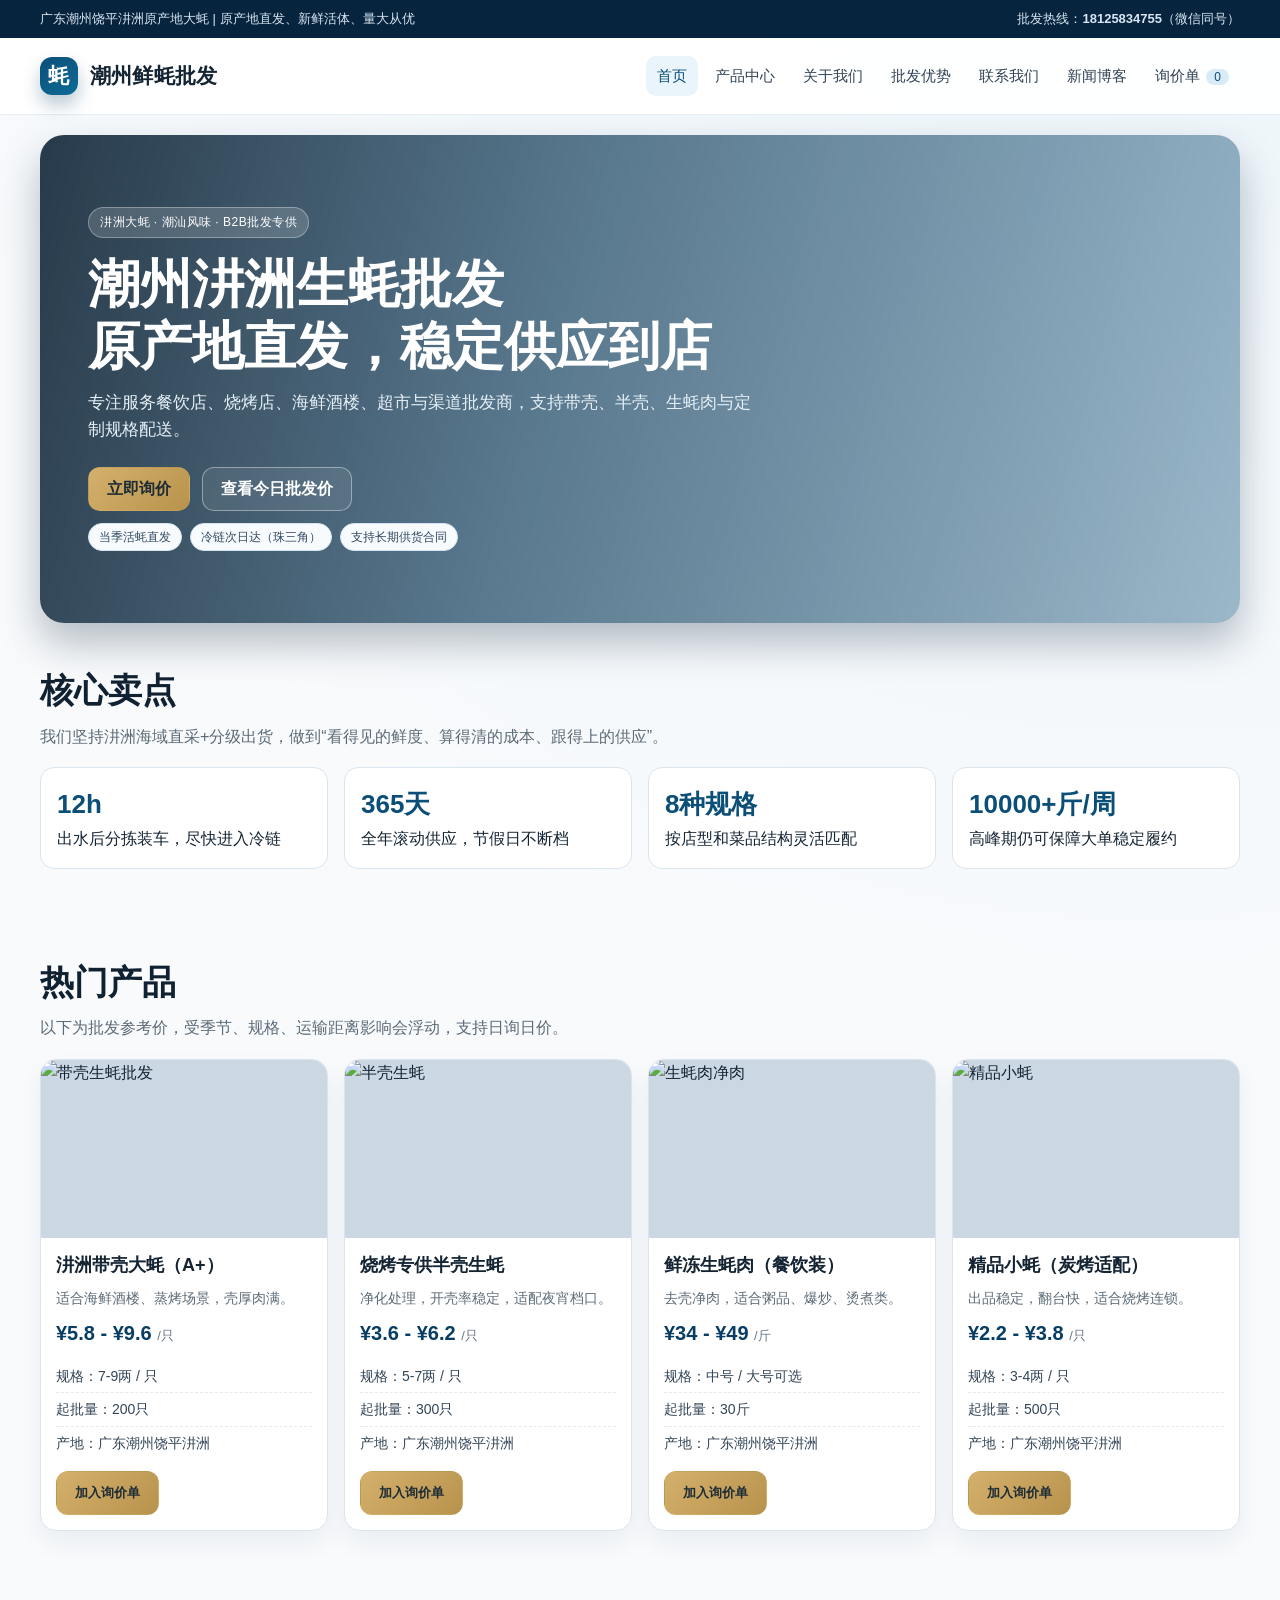
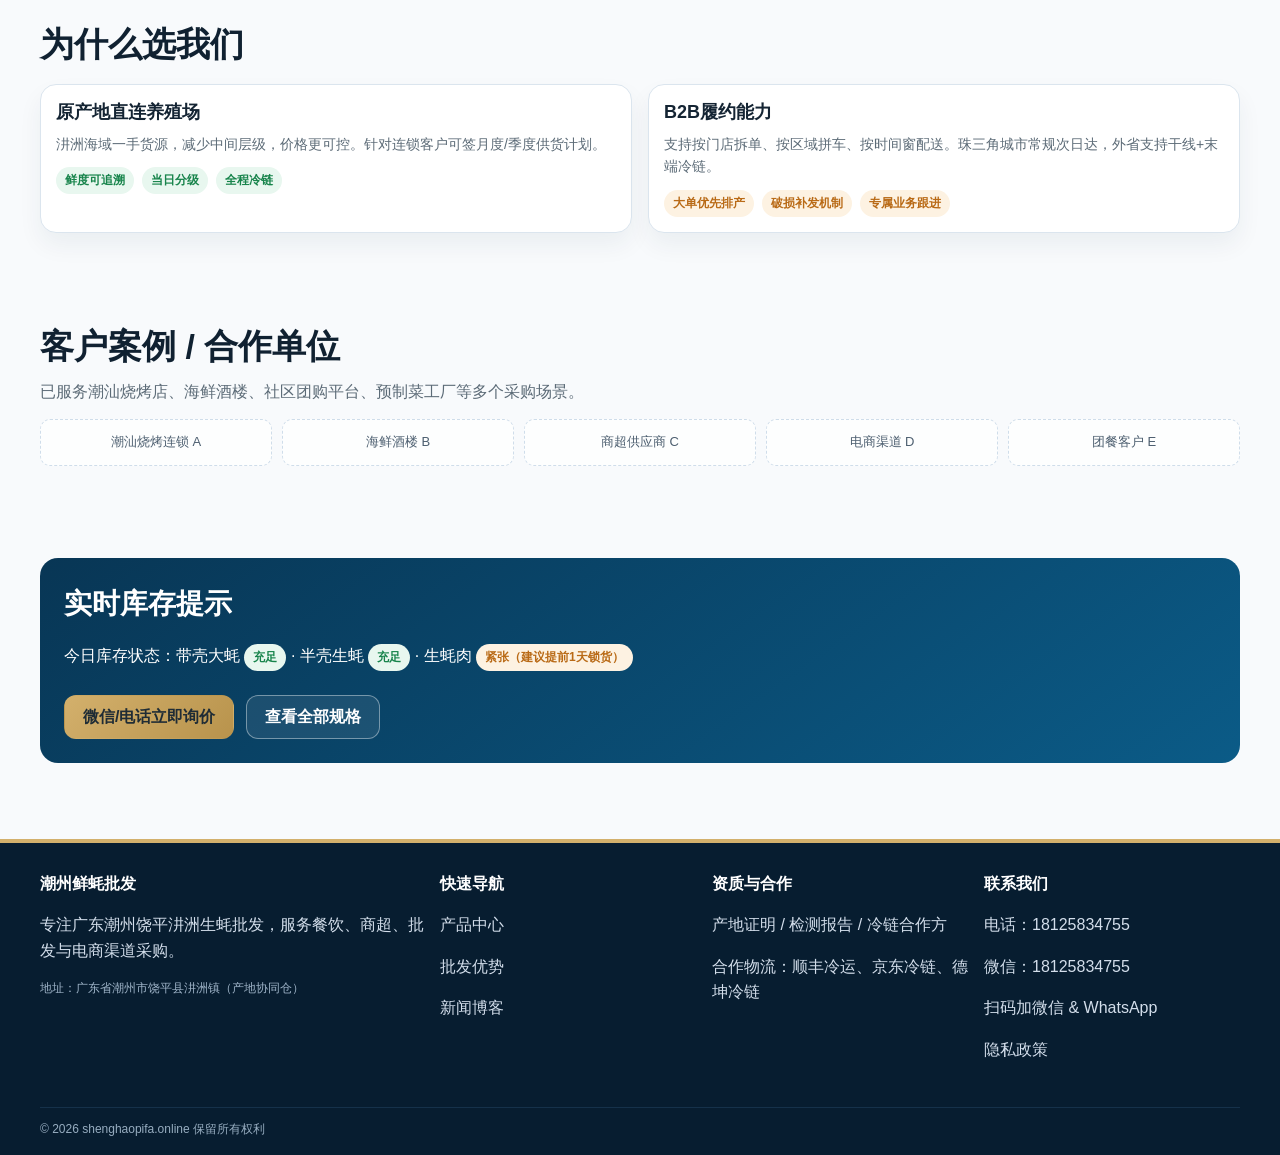
==== commit 4408ee91: "feat: build full B2B Chaozhou oyster wholesale website with inquiry flow" ====
--- a/index.html
+++ b/index.html
@@ -1,1890 +1,229 @@
 ﻿<!doctype html>
 <html lang="zh-CN">
   <head>
-    <meta name="apple-mobile-web-app-capable" content="yes" />
-    <meta name="mobile-web-app-capable" content="yes" />
     <meta charset="UTF-8" />
     <meta name="viewport" content="width=device-width, initial-scale=1.0" />
-    <meta name="referrer" content="no-referrer-when-downgrade" />
-    <title>王者农场专业务农 | 极限收割计划</title>
-    <style>
-      :root {
-        --primary: #2e7d32;
-        --primary-light: #e8f5e9;
-        --secondary: #1976d2;
-        --bg: #f4f7f6;
-        --card-bg: #ffffff;
-        --text-main: #333333;
-        --text-muted: #666666;
-        --border: #e0e0e0;
-        --danger: #d32f2f;
-        --warning: #ed6c02;
-      }
-
-      body {
-        font-family:
-          -apple-system, BlinkMacSystemFont, "Segoe UI", Roboto,
-          "Helvetica Neue", Arial, sans-serif;
-        background-color: var(--bg);
-        color: var(--text-main);
-        margin: 0;
-        padding: 20px;
-        line-height: 1.6;
-      }
-
-      .container {
-        max-width: 950px;
-        margin: 0 auto;
-      }
-
-      h1 {
-        text-align: center;
-        color: var(--primary);
-        margin-bottom: 30px;
-        font-size: 28px;
-      }
-
-      .card {
-        background: var(--card-bg);
-        border-radius: 12px;
-        box-shadow: 0 4px 12px rgba(0, 0, 0, 0.05);
-        padding: 24px;
-        margin-bottom: 24px;
-      }
-
-      .card-title {
-        font-size: 18px;
-        font-weight: bold;
-        margin-top: 0;
-        margin-bottom: 16px;
-        color: var(--secondary);
-        border-bottom: 2px solid var(--border);
-        padding-bottom: 8px;
-      }
-
-      /* 表单样式 */
-      .form-group {
-        margin-bottom: 16px;
-      }
-
-      .form-group label {
-        display: block;
-        font-weight: bold;
-        margin-bottom: 8px;
-        color: var(--text-main);
-      }
-
-      .input-row {
-        display: flex;
-        gap: 12px;
-        align-items: center;
-      }
-
-      select,
-      input[type="number"] {
-        padding: 10px;
-        border: 1px solid var(--border);
-        border-radius: 6px;
-        font-size: 16px;
-        width: 100%;
-      }
-
-      .input-row input {
-        flex: 1;
-      }
-
-      .input-addon {
-        color: var(--text-muted);
-        font-weight: bold;
-      }
-
-      /* 快速选择按钮样式 */
-      .btn-group {
-        display: flex;
-        gap: 8px;
-        flex-wrap: wrap;
-      }
-
-      .time-btn {
-        flex: 1;
-        min-width: 60px;
-        padding: 10px 0;
-        border: 1px solid var(--primary);
-        background: transparent;
-        color: var(--primary);
-        border-radius: 6px;
-        cursor: pointer;
-        font-size: 14px;
-        font-weight: bold;
-        transition: all 0.2s;
-      }
-
-      .time-btn.active {
-        background: var(--primary);
-        color: white;
-      }
-
-      /* 结果面板 */
-      #resultPanel {
-        display: none;
-        padding: 20px;
-        border-radius: 8px;
-        margin-top: 20px;
-        font-size: 16px;
-      }
-
-      .alert-danger {
-        background-color: #ffebee;
-        color: var(--danger);
-        border: 1px solid #ffcdd2;
-      }
-
-      .alert-warning {
-        background-color: #fff3e0;
-        color: var(--warning);
-        border: 1px solid #ffe0b2;
-      }
-
-      .alert-success {
-        background-color: var(--primary-light);
-        color: var(--primary);
-        border: 1px solid #c8e6c9;
-      }
-
-      .alarm-time {
-        font-size: 28px;
-        font-weight: bold;
-        display: block;
-        margin: 12px 0;
-      }
-
-      /* 优化版：迷你横向卡片样式 (无需滑动) */
-      .timeline-container {
-        display: flex;
-        gap: 6px;
-        overflow-x: auto;
-        padding-bottom: 5px;
-        scrollbar-width: none;
-        /* 隐藏滚动条 */
-      }
-
-      .timeline-container::-webkit-scrollbar {
-        display: none;
-      }
-
-      .timeline-card {
-        flex: 1;
-        min-width: 0;
-        background: #fafafa;
-        border-radius: 8px;
-        padding: 10px 4px;
-        text-align: center;
-        box-shadow: 0 2px 6px rgba(0, 0, 0, 0.04);
-      }
-
-      /* 手机端日历闹钟按钮 */
-      .alarm-btn {
-        margin-top: 8px;
-        padding: 6px 0;
-        font-size: 11px;
-        font-weight: bold;
-        color: var(--primary);
-        background: var(--primary-light);
-        border: none;
-        border-radius: 6px;
-        cursor: pointer;
-        transition: 0.2s;
-        width: 100%;
-        letter-spacing: -0.5px;
-      }
-
-      .alarm-btn:hover {
-        background: #c8e6c9;
-      }
-
-      .alarm-btn-danger {
-        color: var(--danger);
-        background: #ffebee;
-      }
-
-      .alarm-btn-danger:hover {
-        background: #ffcdd2;
-      }
-
-      /* 数据表样式 */
-      .table-wrapper {
-        overflow-x: auto;
-      }
-
-      table {
-        width: 100%;
-        border-collapse: collapse;
-        font-size: 14px;
-        min-width: 600px;
-      }
-
-      th,
-      td {
-        padding: 12px;
-        text-align: left;
-        border-bottom: 1px solid var(--border);
-      }
-
-      th {
-        background-color: var(--primary-light);
-        color: var(--primary);
-        font-weight: bold;
-        cursor: pointer;
-        user-select: none;
-      }
-
-      th:hover {
-        background-color: #c8e6c9;
-      }
-
-      .row-hover:hover {
-        background-color: #f9f9f9;
-      }
-
-      .highlight-data {
-        font-weight: bold;
-        color: var(--danger);
-      }
-
-      .pmo-warning {
-        color: #999;
-      }
-
-      .pmo-star {
-        font-weight: bold;
-        color: var(--primary);
-        background-color: #fff8e1;
-      }
-
-      .pmo-crown {
-        font-weight: bold;
-        color: #d84315;
-        background-color: #ffcc80;
-      }
-
-      /* 为顶级版本答案增加的特殊高亮 */
-
-      /* ================= 手机端精准缩放适配 (兼容所有浏览器) ================= */
-      @media screen and (max-width: 768px) {
-        body {
-          padding: 8px;
-        } /* 缩小页面边缘留白 */
-        .card {
-          padding: 16px;
-          margin-bottom: 16px;
-        } /* 缩小卡片内边距 */
-        h1 {
-          font-size: 22px;
-          margin-bottom: 20px;
-        } /* 缩小主标题 */
-        .card-title {
-          font-size: 16px;
-          margin-bottom: 12px;
-        } /* 缩小副标题 */
-
-        /* 缩小输入框和下拉菜单 */
-        select,
-        input[type="number"],
-        input[type="datetime-local"] {
-          font-size: 14px;
-          padding: 8px;
-        }
-        /* 缩小排期器的 4 个按钮 */
-        .time-btn {
-          font-size: 13px;
-          padding: 8px 0;
-        }
-
-        /* 缩小数据表格 */
-        table {
-          font-size: 12px;
-        }
-        th,
-        td {
-          padding: 8px 6px;
-        }
-
-        /* 缩小顶部的个人名片 */
-        .card > div[style*="font-size: 48px"] {
-          font-size: 36px !important;
-          padding: 8px !important;
-        }
-        .card > div > h3 {
-          font-size: 18px !important;
-        }
-      }
-
-
-      /* ================= 数据中心 Tab 选项卡样式 ================= */
-      .tabs { display: flex; border-bottom: 2px solid var(--border); margin-bottom: 15px; overflow-x: auto; scrollbar-width: none; white-space: nowrap; }
-      .tabs::-webkit-scrollbar { display: none; }
-      .tab-btn { padding: 10px 16px; font-size: 14px; font-weight: bold; color: var(--text-muted); background: none; border: none; cursor: pointer; border-bottom: 3px solid transparent; transition: all 0.2s; white-space: nowrap; }
-      .tab-btn:hover { color: var(--primary); }
-      .tab-btn.active { color: var(--primary); border-bottom: 3px solid var(--primary); }
-      .tab-content { display: none; animation: fadeIn 0.3s ease; }
-      .tab-content.active { display: block; }
-      @keyframes fadeIn { from { opacity: 0; transform: translateY(5px); } to { opacity: 1; transform: translateY(0); } }
-
-
-
-    </style>
+    <title>潮州生蚝批发 | 汫洲原产地直发 | shenghaopifa.online</title>
+    <meta name="description" content="潮州饶平汫洲生蚝批发网站，主营带壳生蚝、半壳生蚝、生蚝肉、精品小蚝，面向餐饮店、烧烤店、海鲜酒楼、超市与批发商，支持大批量稳定供应。" />
+    <meta name="keywords" content="潮州生蚝批发,汫洲生蚝,广东生蚝批发,带壳生蚝,半壳生蚝,生蚝肉,潮州鲜蚝" />
+    <link rel="canonical" href="http://shenghaopifa.online/" />
+    <link rel="stylesheet" href="assets/css/style.css" />
   </head>
-
   <body>
-    <div class="container">
-      <h1>🌾 王者农场专业务农</h1>
-
-      <div
-        class="card"
-        style="
-          display: flex;
-          align-items: center;
-          gap: 20px;
-          padding: 16px 24px;
-        "
-      >
-        <div
-          style="
-            font-size: 48px;
-            line-height: 1;
-            background: var(--primary-light);
-            padding: 12px;
-            border-radius: 50%;
-          "
-        >
-          🐢
-        </div>
-        <div>
-          <h3 style="margin: 0; color: var(--primary); font-size: 20px">
-            CJ凑字数
-          </h3>
-          <p style="margin: 6px 0 0; font-size: 14px; color: var(--text-muted)">
-            小红薯🍠 ID:1483848881
-          </p>
-        </div>
-      </div>
-
-      <div class="card">
-        <h2 class="card-title">⏱️ 极限收割计算器</h2>
-
-        <div class="form-group">
-          <div style="display: flex; justify-content: space-between; align-items: center; margin-bottom: 8px;">
-              <label style="margin: 0;">1. 植物总时间</label>
-              <button onclick="openPlantModal()" style="background: var(--primary-light); color: var(--primary); border: none; border-radius: 50%; width: 22px; height: 22px; font-size: 12px; font-weight: bold; cursor: pointer; display: flex; align-items: center; justify-content: center; padding: 0;">?</button>
-          </div>
-          <div class="btn-group" id="calcBtnGroup" style="margin-bottom: 10px;">
-            <button type="button" class="time-btn" onclick="setCalcDurationWeb(1, this)">1 小时</button>
-            <button type="button" class="time-btn" onclick="setCalcDurationWeb(8, this)">8 小时</button>
-            <button type="button" class="time-btn" onclick="setCalcDurationWeb(16, this)">16 小时</button>
-            <button type="button" class="time-btn" onclick="setCalcDurationWeb(32, this)">32 小时</button>
-          </div>
-          <div class="input-row">
-            <input
-              type="number"
-              id="t_h"
-              placeholder="时"
-              value="0"
-              min="0"
-              oninput="clearCalcActiveBtn(); calculate()"
-            />
-            <span class="input-addon">时</span>
-            <!-- <input
-              type="number"
-              id="t_m"
-              placeholder="分"
-              value="0"
-              min="0"
-              max="59"
-              oninput="clearCalcActiveBtn(); calculate()"
-            />
-            <span class="input-addon">分</span> -->
-          </div>
-        </div>
-
-        
-
-        <div class="form-group">
-          <label>2. 当前剩余种植时间</label>
-          <div class="input-row">
-            <input
-              type="number"
-              id="r_h"
-              placeholder="时"
-              value="0"
-              min="0"
-              oninput="calculate()"
-            />
-            <span class="input-addon">时</span>
-            <input
-              type="number"
-              id="r_m"
-              placeholder="分"
-              value="0"
-              min="0"
-              max="59"
-              oninput="calculate()"
-            />
-            <span class="input-addon">分</span>
-          </div>
-        </div>
-
-        <div class="form-group">
-          <label>3. 当前剩余水量</label>
-          <div class="input-row">
-            <input
-              type="number"
-              id="w_h"
-              placeholder="时"
-              value="0"
-              min="0"
-              oninput="calculate()"
-            />
-            <span class="input-addon">时</span>
-            <input
-              type="number"
-              id="w_m"
-              placeholder="分"
-              value="0"
-              min="0"
-              max="59"
-              oninput="calculate()"
-            />
-            <span class="input-addon">分</span>
-          </div>
-        </div>
-
-        <div id="resultPanel"></div>
-
-
-        <div id="saveHarvestContainer" style="display: none; margin-top: 15px;">
-          <div style="display: flex; gap: 8px;">
-            <input 
-              type="text" 
-              id="harvestRecordName" 
-              placeholder="给记录取个名字（如XXX-菠萝）" 
-              style="flex: 1; padding: 8px; border: 1px solid var(--border); border-radius: 6px; font-size: 13px;" 
-            />
-            <button class="alarm-btn" style="width: auto; padding: 0 15px; margin: 0; background: var(--primary); color: #fff; cursor: pointer;" onclick="saveHarvestRecord()">💾 保存</button>
-          </div>
-        </div>
-
-        <!-- <div id="tab-crops" class="tab-content active">
-          <div id="historyPanel" style="display: none; margin-bottom: 15px;">
-            <div style="font-size: 14px; font-weight: bold; color: var(--primary); margin-bottom: 8px;">🕒 最近 10 次排期记录</div>
-            <div id="historyList" style="display: flex; flex-direction: column; gap: 8px;"></div>
-        </div> -->
-
-
-        <div id="historyPanel" class="card" style="display: none; padding: 16px;">
-          <div style="display: flex; justify-content: space-between; align-items: center; border-bottom: 2px solid var(--border); margin-bottom: 10px; padding-bottom: 8px;">
-              <h2 class="card-title" id="historyTitle" style="border:none; margin: 0; font-size: 16px;">🕒 最近 10 次收割记录</h2>
-              <div style="display: flex; align-items: center; gap: 6px;">
-                  <span style="font-size: 12px; color: var(--text-muted);">显示条数:</span>
-                  <input type="number" id="maxHistoryCount" value="5" min="1" max="50" onchange="updateMaxHistoryCount()" style="width: 45px; padding: 4px; font-size: 13px; border: 1px solid var(--border); border-radius: 4px; text-align: center;">
-              </div>
-          </div>
-          <div id="historyList"></div>
-      </div>
-
-        
-      </div>
-
-      <div class="card">
-        <h2 class="card-title">📅 全周期播种排期器</h2>
-        <p style="font-size: 14px; color: var(--text-muted)">
-          种下瞬间一键排期，精准规划各次浇水闹钟。
-        </p>
-
-        <div class="form-group">
-          <label>1. 农作物总时长</label>
-          <div class="btn-group">
-            <button
-              type="button"
-              class="time-btn"
-              onclick="setDuration(60, this)"
-            >
-              1 小时
-            </button>
-            <button
-              type="button"
-              class="time-btn"
-              onclick="setDuration(480, this)"
-            >
-              8 小时
-            </button>
-            <button
-              type="button"
-              class="time-btn active"
-              onclick="setDuration(960, this)"
-            >
-              16 小时
-            </button>
-            <button
-              type="button"
-              class="time-btn"
-              onclick="setDuration(1920, this)"
-            >
-              32 小时
-            </button>
-          </div>
-        </div>
-
-        <div class="form-group">
-          <label>2. 实际种下时间</label>
-          <input
-            type="datetime-local"
-            id="plantTime"
-            onchange="generateTimeline()"
-          />
-        </div>
-
-        <div id="timelinePanel" style="display: none; margin-top: 25px">
-          <div class="timeline-container">
-            <div
-              class="timeline-card"
-              style="border-top: 4px solid var(--primary)"
-            >
-              <div style="font-size: 22px; margin-bottom: 4px">🌱</div>
-              <div
-                style="
-                  font-size: 12px;
-                  font-weight: bold;
-                  color: var(--text-main);
-                  margin-bottom: 4px;
-                "
-              >
-                种下
-              </div>
-              <div
-                id="time1"
-                style="
-                  font-size: 14px;
-                  font-weight: bold;
-                  color: var(--primary);
-                "
-              >
-                --:--
-              </div>
-              <div
-                style="
-                  font-size: 11px;
-                  color: var(--text-muted);
-                  margin-top: 4px;
-                "
-              >
-                立刻浇水
-              </div>
-            </div>
-            <div
-              class="timeline-card"
-              style="border-top: 4px solid var(--secondary)"
-            >
-              <div style="font-size: 22px; margin-bottom: 4px">💧</div>
-              <div
-                style="
-                  font-size: 12px;
-                  font-weight: bold;
-                  color: var(--text-main);
-                  margin-bottom: 4px;
-                "
-              >
-                第2次
-              </div>
-              <div
-                id="time2"
-                style="
-                  font-size: 14px;
-                  font-weight: bold;
-                  color: var(--secondary);
-                "
-              >
-                --:--
-              </div>
-              <div
-                id="offset2"
-                style="
-                  font-size: 11px;
-                  color: var(--text-muted);
-                  margin-top: 2px;
-                "
-              ></div>
-              <div id="alarmBox2"></div>
-            </div>
-            <div
-              class="timeline-card"
-              style="border-top: 4px solid var(--secondary)"
-            >
-              <div style="font-size: 22px; margin-bottom: 4px">💧</div>
-              <div
-                style="
-                  font-size: 12px;
-                  font-weight: bold;
-                  color: var(--text-main);
-                  margin-bottom: 4px;
-                "
-              >
-                第3次
-              </div>
-              <div
-                id="time3"
-                style="
-                  font-size: 14px;
-                  font-weight: bold;
-                  color: var(--secondary);
-                "
-              >
-                --:--
-              </div>
-              <div
-                id="offset3"
-                style="
-                  font-size: 11px;
-                  color: var(--text-muted);
-                  margin-top: 2px;
-                "
-              ></div>
-              <div id="alarmBox3"></div>
-            </div>
-            <div
-              class="timeline-card"
-              style="
-                border-top: 4px solid var(--danger);
-                background-color: #fffaf0;
-              "
-            >
-              <div style="font-size: 22px; margin-bottom: 4px">🔥</div>
-              <div
-                style="
-                  font-size: 12px;
-                  font-weight: bold;
-                  color: var(--danger);
-                  margin-bottom: 4px;
-                "
-              >
-                终极秒熟
-              </div>
-              <div
-                id="time4"
-                style="font-size: 14px; font-weight: bold; color: var(--danger)"
-              >
-                --:--
-              </div>
-              <div
-                id="offset4"
-                style="
-                  font-size: 11px;
-                  color: var(--danger);
-                  margin-top: 2px;
-                  opacity: 0.85;
-                "
-              ></div>
-              <div id="alarmBox4"></div>
-            </div>
-          </div>
-
-        <!-- <div style="margin-top: 15px; display: flex; gap: 8px;">
-            <input 
-              type="text" 
-              id="recordName" 
-              placeholder="给这次排期起个名字 (例: 睡前种白萝卜)" 
-              style="flex: 1; padding: 8px; border: 1px solid var(--border); border-radius: 6px; font-size: 13px;" 
-            />
-            <button class="alarm-btn" style="width: auto; padding: 0 15px; margin: 0; background: var(--primary); color: #fff;" onclick="saveCurrentTimeline()">💾 保存记录</button>
-          </div> -->
-
-
-        </div>
-      </div>
-
-    <div
-        class="card"
-        style="
-          margin-top: 20px;
-          padding: 20px;
-          background: linear-gradient(145deg, #ffffff, #f9f9f9);
-        "
-      >
-        <div style="text-align: center; margin-bottom: 16px;">
-            <h3 style="margin: 0 0 6px 0; color: var(--text-main); font-size: 16px; display: flex; align-items: center; justify-content: center; gap: 8px;">
-                <span style="font-size: 20px;">☕</span> 请作者喝杯咖啡。
-            </h3>
-            <p style="margin: 0; font-size: 12px; color: var(--text-muted);">
-                本工具完全免费，如果为你节省了时间，欢迎随意打赏
-            </p>
-        </div>
-
-        <div style="display: flex; flex-wrap: wrap; justify-content: center; align-items: stretch; gap: 15px;">
-            
-            <div style="flex: 1; min-width: 200px; padding: 16px 12px; background: white; border-radius: 12px; border: 1px solid var(--border); display: flex; flex-direction: column; justify-content: center; align-items: center;">
-                <div style="font-size: 14px; font-weight: bold; color: #d84315; margin-bottom: 10px;">🍬 微信赞赏码</div>
-                <img src="reward.jpg" alt="微信赞赏" style="width: 120px; height: 120px; border-radius: 8px; border: 1px solid #f0f0f0;">
-                <div style="margin-top: 8px; font-size: 11px; color: #999;">手机端可保存图片后扫码</div>
-            </div>
-
-            <div style="display: flex; align-items: center; justify-content: center; color: #bbb; font-size: 14px; font-weight: bold;">
-                或
-            </div>
-
-            <div style="flex: 1; min-width: 200px; padding: 16px 12px; background: white; border-radius: 12px; border: 1px solid var(--border); display: flex; flex-direction: column; justify-content: center; align-items: center;">
-                <div style="font-size: 14px; font-weight: bold; color: var(--primary); margin-bottom: 20px;">⚡ 爱发电平台</div>
-                <button
-                    onclick="window.open('https://ifdian.net/a/gzchenjin', '_blank')"
-                    style="
-                        background: var(--primary);
-                        color: white;
-                        border: none;
-                        padding: 10px 20px;
-                        border-radius: 25px;
-                        font-size: 14px;
-                        font-weight: bold;
-                        cursor: pointer;
-                        transition: transform 0.2s, box-shadow 0.2s;
-                        box-shadow: 0 4px 12px rgba(46, 125, 50, 0.2);
-                        width: 90%;
-                    "
-                >
-                    前往爱发电
-                </button>
-                <div style="margin-top: 20px; font-size: 11px; color: #aaa; line-height: 1.5; text-align: center;">
-                    支持多种支付方式
-                </div>
-            </div>
-
-        </div>
-      </div>
-
-
-      <div id="app_download_card" class="card" style="display: none; margin-top: 10px; padding: 20px; background: linear-gradient(135deg, #e8f5e9 0%, #f4f7f6 100%); text-align: center; border: 1px solid #c8e6c9;">
-        
-        <h3 style="margin: 0 0 10px 0; color: var(--primary); font-size: 18px">
-            🤖 安卓可通过app，离线使用获取最佳体验
-        </h3>
-        
-        <a href="https://github.com/gzchenjin2/hokfarming/releases/download/2.0/hokfarming.v2.0.apk" target="_blank" style="display: inline-block; background: var(--primary); color: white; text-decoration: none; padding: 10px 28px; border-radius: 25px; font-size: 14px; font-weight: bold; box-shadow: 0 4px 12px rgba(46, 125, 50, 0.2);">
-            ⬇️ 下载 Android 版 (APK)
-        </a>
-      </div>
-
-
-
-
-      <div class="card">
-        <h2 class="card-title" style="border:none; margin-bottom: 5px;">📊 农场数据中心</h2>
-
-        
-
-        <div class="tabs">
-            <button class="tab-btn active" onclick="switchTab('crops')">🌾 作物信息</button>
-            <button class="tab-btn" onclick="switchTab('farm')">🏡 农场等级</button>
-            <button class="tab-btn" onclick="switchTab('upgrade')">⬆️ 作物升级</button>
-            <button class="tab-btn" onclick="switchTab('stall')">🛒 小摊等级</button>
-            <button class="tab-btn" onclick="switchTab('field')">🚜 农田开垦</button>
-        </div>
-
-        
-        <div id="tab-crops" class="tab-content active">
-            <div class="table-wrapper">
-
-              
-            <table>
-                <thead>
-                <tr>
-                    <th onclick="sortTable('level')">解锁等级</th>
-                    <th onclick="sortTable('name')">农作物</th>
-                    <th onclick="sortTable('buy')">购买价</th>
-                    <th onclick="sortTable('sell')">出售总价↕</th>
-                    <th onclick="sortTable('time')">总时长</th>
-                    <th onclick="sortTable('expH')">经验/h</th>
-                    <th onclick="sortTable('coinH')">金币/h</th>
-                    <th onclick="sortTable('advice')">种植建议</th>
-                </tr>
-                </thead>
-                <tbody id="tableBody"></tbody>
-            </table>
-            </div>
-        </div>
-
-        <div id="tab-farm" class="tab-content">
-            <div class="table-wrapper">
-            <table>
-                <thead>
-                <tr>
-                    <th>等级</th>
-                    <th>费用</th>
-                    <th>需求经验</th>
-                    <th>作物</th>
-                    <th>变异</th>
-                    <th>小摊</th>
-                    <th>开垦农田</th>
-                    <th>功能</th>
-                    <th>家具</th>
-                </tr>
-                </thead>
-                <tbody id="farmTableBody"></tbody>
-            </table>
-            </div>
-        </div>
-
-
-        <div id="tab-upgrade" class="tab-content">
-            <div class="table-wrapper">
-            <table>
-                <thead>
-                <tr>
-                    <th style="position: sticky; left: 0; z-index: 2; background: var(--primary-light);">作物</th>
-                    <th>满级数量</th>
-                    <th>2级</th><th>3级</th><th>4级</th><th>5级</th><th>6级</th>
-                    <th>7级</th><th>8级</th><th>9级</th><th>10级</th>
-                </tr>
-                </thead>
-                <tbody id="upgradeTableBody"></tbody>
-            </table>
-            </div>
-        </div>
-
-
-
-
-
-        <div id="tab-stall" class="tab-content">
-            <div class="table-wrapper">
-            <table>
-                <thead>
-                <tr>
-                    <th>等级</th>
-                    <th>升级费用</th>
-                    <th>奖励经验</th>
-                    <th>提升售价</th>
-                </tr>
-                </thead>
-                <tbody id="stallTableBody"></tbody>
-            </table>
-            </div>
-        </div>
-
-        <div id="tab-field" class="tab-content">
-            <div class="table-wrapper">
-            <table>
-                <thead>
-                <tr>
-                    <th>农田</th>
-                    <th>开垦费用</th>
-                    <th>获得农场经验</th>
-                </tr>
-                </thead>
-                <tbody id="fieldTableBody"></tbody>
-            </table>
-            </div>
-        </div>
+    <div class="topbar">
+      <div class="container">
+        <div>广东潮州饶平汫洲原产地大蚝 | 原产地直发、新鲜活体、量大从优</div>
+        <div>批发热线：<strong>18125834755</strong>（微信同号）</div>
       </div>
     </div>
 
-    
-    <div
-      id="busuanzi_footer"
-      style="
-        text-align: center;
-        margin-top: 30px;
-        margin-bottom: 20px;
-        color: var(--text-muted);
-        font-size: 14px;
-        display: none; /* 默认先隐藏，等判断是网页后再显示 */
-      "
-    >
-      <span id="busuanzi_container_site_pv">👀 务农系统总运转 <span id="busuanzi_value_site_pv" style="font-weight: bold; color: var(--primary)"></span> 次</span>
-      <span style="margin: 0 10px">|</span>
-      <span id="busuanzi_container_site_uv">👤 累计服务农场主 <span id="busuanzi_value_site_uv" style="font-weight: bold; color: var(--primary)"></span> 人</span>
-    </div>
-
-
-
-    //作物时长提示弹窗
-    <div id="plantListModal" style="display: none; position: fixed; top: 0; left: 0; width: 100%; height: 100%; background: rgba(0,0,0,0.5); z-index: 9999; align-items: center; justify-content: center; backdrop-filter: blur(2px);">
-        <div style="background: #fff; width: 90%; max-width: 400px; border-radius: 12px; padding: 20px; box-shadow: 0 10px 25px rgba(0,0,0,0.2); max-height: 80vh; overflow-y: auto; position: relative;">
-            
-            <div style="display: flex; justify-content: space-between; align-items: center; border-bottom: 2px solid var(--border); padding-bottom: 10px; margin-bottom: 15px;">
-                <h3 style="margin: 0; color: var(--primary); font-size: 18px;">📖 各时间植物清单</h3>
-                <button onclick="closePlantModal()" style="background: none; border: none; font-size: 20px; cursor: pointer; color: #999;">✖</button>
-            </div>
-
-            <div style="margin-bottom: 12px;">
-                <div style="font-weight: bold; color: var(--secondary); margin-bottom: 4px;">⏱️ 1 小时作物</div>
-                <div style="font-size: 13px; color: var(--text-muted); line-height: 1.5;">土豆、向日葵、黄瓜、白萝卜、洋葱、莴笋、四季豆、甘蔗、桑葚、树莓、咖啡豆</div>
-            </div>
-            
-            <div style="margin-bottom: 12px;">
-                <div style="font-weight: bold; color: var(--secondary); margin-bottom: 4px;">⏱️ 8 小时作物</div>
-                <div style="font-size: 13px; color: var(--text-muted); line-height: 1.5;">玉米、青椒、茄子、葡萄、花菜、红枣、冬瓜、葫芦、杏子、芒果、火龙果</div>
-            </div>
-
-            <div style="margin-bottom: 12px;">
-                <div style="font-weight: bold; color: var(--secondary); margin-bottom: 4px;">⏱️ 16 小时作物</div>
-                <div style="font-size: 13px; color: var(--text-muted); line-height: 1.5;">草莓、大蒜、香蕉、南瓜、生菜、西瓜、花生、棉花、李子、桃子、哈密瓜、山竹、石榴、木瓜、橘子、柚子、杨桃、柠檬、枇杷、山楂、牛油果</div>
-            </div>
-
-            <div style="margin-bottom: 12px;">
-                <div style="font-weight: bold; color: var(--secondary); margin-bottom: 4px;">⏱️ 32 小时作物</div>
-                <div style="font-size: 13px; color: var(--text-muted); line-height: 1.5;">蓝莓、卷心菜、辣椒、荞麦、菠萝、梨子、樱桃、灯笼果、猕猴桃、莲花</div>
-            </div>
-
-            <button onclick="closePlantModal()" style="width: 100%; margin-top: 10px; padding: 10px; background: var(--primary-light); color: var(--primary); border: none; border-radius: 8px; font-weight: bold; cursor: pointer;">我知道了</button>
-        </div>
-    </div>
-
-
-    
-   
-
-    <script>
-      // === 快捷设置计算器总时间 ===
-      function setCalcDurationWeb(h, btnElement) {
-        // 1. 设置输入框的值
-        document.getElementById("t_h").value = h;
-        const tmInput = document.getElementById("t_m");
-        if (tmInput) tmInput.value = 0;
-
-        // 2. 更新按钮的高亮状态
-        const btns = document.getElementById("calcBtnGroup").querySelectorAll(".time-btn");
-        btns.forEach((btn) => btn.classList.remove("active"));
-        btnElement.classList.add("active");
-
-        // 3. 直接触发计算
-        calculate();
-      }
-
-      // 如果用户手动改了输入框，清除按钮的高亮状态
-      function clearCalcActiveBtn() {
-        const btns = document.getElementById("calcBtnGroup").querySelectorAll(".time-btn");
-        btns.forEach((btn) => btn.classList.remove("active"));
-      }
-
-      function formatDuration(minutes) {
-        const h = Math.floor(minutes / 60);
-        const m = Math.floor(minutes % 60);
-        if (h === 0 && m === 0) return "0 分钟";
-        let res = "";
-        if (h > 0) res += h + " 小时 ";
-        if (m > 0) res += m + " 分钟";
-        return res;
-      }
-
-      function formatClockTime(date) {
-        const h = date.getHours().toString().padStart(2, "0");
-        const m = date.getMinutes().toString().padStart(2, "0");
-        return `${h}:${m}`;
-      }
-
-      function calculate() {
-        document.getElementById("saveHarvestContainer").style.display = "none";
-        window.currentHarvestData = null;
-        const th = parseInt(document.getElementById("t_h").value) || 0;
-        const tmInput = document.getElementById("t_m");
-        const tm = tmInput ? parseInt(tmInput.value) || 0 : 0;
-        const rh = parseInt(document.getElementById("r_h").value) || 0;
-        const rm = parseInt(document.getElementById("r_m").value) || 0;
-        const wh = parseInt(document.getElementById("w_h").value) || 0;
-        const wm = parseInt(document.getElementById("w_m").value) || 0;
-
-        const T = th * 60 + tm;
-        const R = rh * 60 + rm;
-        const W = wh * 60 + wm;
-
-        const panel = document.getElementById("resultPanel");
-
-        if (T === 0 || R === 0) {
-          panel.style.display = "none";
-          return;
-        }
-
-        panel.style.display = "block";
-
-        // ================= 风控拦截 1：剩余时间异常 =================
-        if (R > T) {
-          panel.className = "alert-danger";
-          panel.innerHTML = `
-                <strong style="font-size: 18px;">❌ 输入数据异常</strong><br>
-                剩余时间（<strong>${formatDuration(R)}</strong>）不可能大于植物总时间（<strong>${formatDuration(T)}</strong>）。<br>
-                👉 <strong>请核实输入：</strong>您可能填反了或者看错行了。
-                `;
-          return;
-        }
-
-        const M = T / 3;
-
-        // ================= 风控拦截 2：剩余水量异常 =================
-        if (W > M) {
-          panel.className = "alert-danger";
-          panel.innerHTML = `
-                <strong style="font-size: 18px;">❌ 输入数据异常</strong><br>
-                当前水量（<strong>${formatDuration(W)}</strong>）超过了该植物的储水上限（<strong>${formatDuration(M)}</strong>）。<br>
-                👉 <strong>请核实输入：</strong>水滴上的时间绝不可能超过 ${formatDuration(M)}。
-                `;
-          return;
-        }
-
-        // ================= 真理推演引擎 =================
-        const limit = W + M / 4;
-
-        if (R > limit) {
-          let currR = R;
-          let currW = W;
-          let passed = 0;
-          let actions = [];
-
-          while (currR > currW + M / 4) {
-            if (currW > 0) {
-              passed += currW;
-              currR -= currW;
-              actions.push({
-                type: "water",
-                offset: Math.round(passed),
-                title: "💧 储水干涸，需补满水",
-              });
-              currW = M;
-              currR -= M / 4;
-            } else {
-              actions.push({
-                type: "water",
-                offset: Math.round(passed),
-                title: "💧 尚未浇水，请立刻补水！",
-              });
-              currW = M;
-              currR -= M / 4;
-            }
-          }
-
-          // 核心修复：推演结束后的最后一击，加入门槛判定
-          let mathWait = (4 * currR - M + currW) / 5;
-          let unlockWait = M * 0.1 - (M - currW); // 按键解锁需要的时间
-
-          // 真实等待时间 = 理论值与解锁值取最大，并向上取整确保绝对跨过门槛
-          let finalWait = Math.max(mathWait, unlockWait);
-          finalWait = Math.max(0, Math.ceil(finalWait));
-
-          // 终极判定：如果强行等按键亮起，植物早就熟了，那就标记为自然成熟
-          if (finalWait >= currR) {
-            passed += currR;
-            actions.push({
-              type: "kill",
-              offset: Math.round(passed),
-              title: "🌾 完美收官！自然成熟！",
-            });
-          } else {
-            passed += finalWait;
-            actions.push({
-              type: "kill",
-              offset: Math.round(passed),
-              title: "🔥 终极秒熟！马上浇水收割！",
-            });
-          }
-
-          const now = new Date();
-          let html = `<strong style="font-size: 16px;">⏳ 尚未进入斩杀线，后续排期如下：</strong><br>`;
-          html += `<ul style="margin: 10px 0; padding-left: 20px; font-size: 14px; color: var(--text-main);">`;
-
-          actions.forEach((act) => {
-            const actTime = new Date(now.getTime() + act.offset * 60000);
-            const dayPrefix =
-              actTime.getDate() !== now.getDate() ? "明天 " : "今天 ";
-            const timeStr = `${dayPrefix}${formatClockTime(actTime)}`;
-            const durationStr =
-              act.offset === 0 ? "现在" : formatDuration(act.offset) + "后";
-
-            // 把算好的字符串挂载回 act 对象上，供底部保存功能读取
-            act.timeStr = timeStr;
-            act.durationStr = durationStr;
-            
-
-            if (act.type === "water") {
-              html += `<li style="margin-bottom: 6px;">${durationStr} <strong>(${timeStr})</strong><br><span style="color: var(--secondary); font-weight: bold;">${act.title}</span></li>`;
-            } else {
-              html += `<li style="margin-bottom: 6px;">${durationStr} <strong>(${timeStr})</strong><br><span style="color: var(--danger); font-weight: bold;">${act.title}</span></li>`;
-            }
-          });
-          html += `</ul>`;
-
-          const nextAct = actions[0];
-          const nextTime = now.getTime() + nextAct.offset * 60000;
-          const alarmTitle =
-            nextAct.type === "kill" ? "农场秒熟收割" : "农场加水提醒";
-          html += `<button class="alarm-btn" style="margin-top: 5px;" onclick="createAlarm('${alarmTitle}', ${nextTime})">⏰ 为下一次操作设日历</button>`;
-
-          panel.className = "alert-warning";
-          panel.innerHTML = html;
-          window.currentHarvestData = actions.map(a => `${a.durationStr} <strong>(${a.timeStr})</strong> ${a.title}`).join("<br>");
-          document.getElementById("saveHarvestContainer").style.display = "block";
-          return;
-        }
-
-        // ================= 斩杀线内的门槛完美兼容 =================
-        let mathWait = (4 * R - M + W) / 5;
-        let unlockWait = M * 0.1 - (M - W);
-
-        // 核心修复：真实等待时间，取两者的最大值，向上取整
-        let waitMins = Math.max(mathWait, unlockWait);
-        waitMins = Math.max(0, Math.ceil(waitMins));
-
-        // 如果为了等按键亮起花的时间，比植物自然成熟还慢，那才是真正的“卡门槛”
-        if (waitMins >= R) {
-          panel.className = "alert-warning";
-          panel.innerHTML = `
-                <strong>⚠️ 卡 10% 补水门槛</strong><br>
-                等待浇水按键亮起的时间（${formatDuration(waitMins)}）已经大于等于自然成熟的时间（${formatDuration(R)}）。<br>
-                👉 <strong>建议：</strong>无须操作，让植物自然成熟即可。
-                `;
-          window.currentHarvestData = "⚠️ 卡门槛，建议自然成熟";
-          document.getElementById("saveHarvestContainer").style.display = "block";
-          return;
-        }
-
-        if (waitMins === 0) {
-          panel.className = "alert-success";
-          panel.innerHTML = `
-                <strong style="font-size: 20px;">🔥 马上浇水！直接秒熟！</strong><br>
-                不用等了，现在按下浇水键，植物瞬间成熟！
-                `;
-          window.currentHarvestData = "🔥 现在立刻浇水秒熟！";
-        } else {
-          const now = new Date();
-          const alarmTime = new Date(now.getTime() + waitMins * 60000);
-          const isTomorrow = alarmTime.getDate() !== now.getDate();
-          const dayPrefix = isTomorrow ? "明天 " : "今天 ";
-
-          panel.className = "alert-success";
-          panel.innerHTML = `
-                <strong>✅ 完美收割时机</strong><br>
-                你需要精确等待：<strong>${formatDuration(waitMins)}</strong><br>
-                <span class="alarm-time">⏰ 闹钟设定为：${dayPrefix}${formatClockTime(alarmTime)}</span>
-                在此时间点，浇水按键将刚好亮起，按下瞬间成熟！
-                `;
-          panel.innerHTML += `<button class="alarm-btn" style="margin-top: 10px;" onclick="createAlarm('农场秒熟收割', ${alarmTime.getTime()})">⏰ 为本次操作设日历</button>`;
-          window.currentHarvestData = `等 ${formatDuration(waitMins)} (${dayPrefix}${formatClockTime(alarmTime)}) 浇水秒熟`;
-        }
-        document.getElementById("saveHarvestContainer").style.display = "block";
-      }
-
-      // 初始化当前时间
-      window.addEventListener("DOMContentLoaded", (event) => {
-        const now = new Date();
-        // 格式化为 datetime-local 需要的 YYYY-MM-DDThh:mm 格式
-        now.setMinutes(now.getMinutes() - now.getTimezoneOffset());
-        document.getElementById("plantTime").value = now
-          .toISOString()
-          .slice(0, 16);
-        generateTimeline();
-      });
-
-      function formatMinsToText(mins) {
-        const h = Math.floor(mins / 60);
-        const m = Math.floor(mins % 60);
-        return (h > 0 ? h + "h" : "") + (m > 0 ? m + "m" : "");
-      }
-
-      function formatDisplayDate(dateObj) {
-        const mm = (dateObj.getMonth() + 1).toString().padStart(2, "0");
-        const dd = dateObj.getDate().toString().padStart(2, "0");
-        const hh = dateObj.getHours().toString().padStart(2, "0");
-        const min = dateObj.getMinutes().toString().padStart(2, "0");
-        return `${mm}-${dd} ${hh}:${min}`;
-      }
-
-      window.currentDurationMins = 960; // 默认16小时
-      function setDuration(mins, btnElement) {
-        window.currentDurationMins = mins;
-        const btns = document.querySelectorAll(".time-btn");
-        btns.forEach((btn) => btn.classList.remove("active"));
-        btnElement.classList.add("active");
-        generateTimeline();
-      }
-
-      // ================= 极简日历方案 (拒绝下载文件，不行就拉倒) =================
-      // function createAlarm(title, timestamp) {
-      //   const start = new Date(timestamp);
-      //   const end = new Date(timestamp + 5 * 60000); // 持续 5 分钟
-      //   const eventTitle = `🌾 ${title}`;
-      //   const details = "提醒：储水已干 / 极限秒熟，马上浇水！";
-
-      //   const ua = navigator.userAgent.toLowerCase();
-      //   const isWeChat = ua.includes("micromessenger");
-      //   // 修复：兼容 iPhone，并精准识别伪装成 Mac 桌面模式的 iPad，放行所有 iOS 浏览器 (含 Chrome)
-      //   const isIOS =
-      //     /ipad|iphone|ipod/.test(ua) ||
-      //     (navigator.platform === "MacIntel" && navigator.maxTouchPoints > 1);
-
-      //   // 1. 微信环境：被劫持，指引跳出
-      //   if (isWeChat) {
-      //     alert("⚠️ 微信、安卓无法使用该功能");
-      //     return;
-      //   }
-
-      //   // 2. 苹果 iOS：无下载行为，借用接口完美拉起系统自带的添加卡片
-      //   if (isIOS) {
-      //     const fmt = (d) =>
-      //       d.toISOString().replace(/[-:]/g, "").split(".")[0] + "Z";
-      //     const url = `https://ics.agical.io/?subject=${encodeURIComponent(eventTitle)}&description=${encodeURIComponent(details)}&dtstart=${fmt(start)}&dtend=${fmt(end)}&reminder=0`;
-      //     window.location.href = url;
-      //     return;
-      //   }
-
-      //   // 3. 安卓与电脑端：坚决不下载文件，直接告知无法设置
-      //   alert("💡 安卓无法使用该功能，手动定个闹钟吧！");
-      // }
-
-
-      // ================= 双端自适应闹钟引擎 =================
-      async function createAlarm(title, timestamp) {
-        // 判断当前是否运行在 Capacitor (安卓 App) 环境中
-        const isApp = window.Capacitor && window.Capacitor.isNativePlatform();
-
-        if (isApp && window.NativeAlarm) {
-            // 📱 【安卓 App 逻辑：系统底层通知】
-            try {
-                let permStatus = await window.NativeAlarm.requestPermissions();
-                if (permStatus.display !== "granted") { alert("⚠️ 无法设置提醒。请在手机【设置】中开启通知权限。"); return; }
-                
-                const channelId = "farm_alerts_v2";
-                try { await window.NativeAlarm.createChannel({ id: channelId, name: "务农提醒", importance: 5, vibration: true, visibility: 1 }); } catch (e) {}
-                
-                await window.NativeAlarm.schedule({
-                    notifications: [{
-                        title: `🌾 务农指令: ${title}`,
-                        body: "时间到了！系统已触及绝对斩杀线，马上浇水收割！",
-                        id: Math.floor(Math.random() * 100000),
-                        schedule: { at: new Date(timestamp), allowWhileIdle: true },
-                        channelId: channelId,
-                    }],
-                });
-                const timeStr = new Date(timestamp).toLocaleTimeString([], {hour: '2-digit', minute:'2-digit'});
-                alert(`✅ 提醒设定成功！\n\n系统将在 ${timeStr} 准时横幅弹窗。`);
-            } catch (e) {
-                alert("App提醒设置失败: " + JSON.stringify(e)); 
-            }
-            
-        } else {
-            // 🌐 【网页端逻辑：日历生成 / 手动提醒】
-            const start = new Date(timestamp);
-            const end = new Date(timestamp + 5 * 60000); 
-            const eventTitle = `🌾 ${title}`;
-            const details = "提醒：储水已干 / 极限秒熟，马上浇水！";
-
-            const ua = navigator.userAgent.toLowerCase();
-            const isWeChat = ua.includes("micromessenger");
-            const isIOS = /ipad|iphone|ipod/.test(ua) || (navigator.platform === "MacIntel" && navigator.maxTouchPoints > 1);
-
-            if (isWeChat) {
-                alert("⚠️ 微信中无法直接生成日历，请手动定个闹钟");
-                return;
-            }
-            if (isIOS) {
-                const fmt = (d) => d.toISOString().replace(/[-:]/g, "").split(".")[0] + "Z";
-                const url = `https://ics.agical.io/?subject=${encodeURIComponent(eventTitle)}&description=${encodeURIComponent(details)}&dtstart=${fmt(start)}&dtend=${fmt(end)}&reminder=0`;
-                window.location.href = url;
-                return;
-            }
-            alert("💡 网页端无法直接拉起提醒，建议手动定个闹钟");
-        }
-      }
-
-
-      function generateTimeline() {
-        const plantInput = document.getElementById("plantTime").value;
-        if (!plantInput) return;
-
-        const startTime = new Date(plantInput);
-        const duration = window.currentDurationMins;
-
-        // 核心推演公式 (分钟)
-        const m2 = duration / 3;
-        const m3 = (2 * duration) / 3;
-        const m4 = (11 * duration) / 15;
-
-        // 计算具体时间戳
-        const t1 = startTime;
-        const t2 = new Date(startTime.getTime() + m2 * 60000);
-        const t3 = new Date(startTime.getTime() + m3 * 60000);
-        const t4 = new Date(startTime.getTime() + m4 * 60000);
-
-
-
-        window.currentTimelineData = {
-          t2: formatDisplayDate(t2),
-          t3: formatDisplayDate(t3),
-          t4: formatDisplayDate(t4)
-        };
-
-
-
-
-        // 渲染到界面
-        document.getElementById("timelinePanel").style.display = "block";
-
-        document.getElementById("time1").innerText = formatDisplayDate(t1);
-
-        document.getElementById("time2").innerText = formatDisplayDate(t2);
-        document.getElementById("offset2").innerText =
-          `种下后 +${formatMinsToText(m2)}`;
-
-        document.getElementById("time3").innerText = formatDisplayDate(t3);
-        document.getElementById("offset3").innerText =
-          `种下后 +${formatMinsToText(m3)}`;
-
-        document.getElementById("time4").innerText = formatDisplayDate(t4);
-        document.getElementById("offset4").innerText =
-          `完美收割！${formatMinsToText(m4)}`;
-
-        // 渲染一键设置日历按钮
-        document.getElementById("alarmBox2").innerHTML =
-          `<button class="alarm-btn" onclick="createAlarm('第2次补水', ${t2.getTime()})">⏰ 设日历提醒</button>`;
-        document.getElementById("alarmBox3").innerHTML =
-          `<button class="alarm-btn" onclick="createAlarm('第3次补水', ${t3.getTime()})">⏰ 设日历提醒</button>`;
-        document.getElementById("alarmBox4").innerHTML =
-          `<button class="alarm-btn alarm-btn-danger" onclick="createAlarm('🔥 终极秒熟收割', ${t4.getTime()})">⏰ 设日历提醒</button>`;
-      }
-
-
-
-      
-
-
-      // --- 动态数据表逻辑 ---
-      
-      // 1. 作物信息 (补充买卖价，按时薪核算)
-      const cropData = [
-        { level: 1, name: "🌾 小麦", buy: 0, sell: 3, time: 30, expH: 120.0, coinH: 360.0, advice: "前期基础" },
-        { level: 2, name: "🥕 胡萝卜", buy: 1, sell: 10, time: 120, expH: 180.0, coinH: 300.0, advice: "前期基础" },
-        { level: 3, name: "🍅 番茄", buy: 2, sell: 25, time: 300, expH: 180.0, coinH: 300.0, advice: "前期基础" },
-        { level: 5, name: "🍄 蘑菇", buy: 11, sell: 140, time: 1200, expH: 180.0, coinH: 420.0, advice: "前期基础" },
-        { level: 6, name: "🥔 土豆", buy: 35, sell: 460, time: 3600, expH: 180.0, coinH: 460.0, advice: "前期基础" },
-        { level: 8, name: "🌽 玉米", buy: 266, sell: 3420, time: 28800, expH: 190.8, coinH: 427.5, advice: "新手期核心" },
-        { level: 10, name: "🍓 草莓", buy: 457, sell: 5860, time: 57600, expH: 196.2, coinH: 366.3, advice: "长线挂机" },
-        { level: 12, name: "🌻 向日葵", buy: 36, sell: 480, time: 3600, expH: 202.0, coinH: 480.0, advice: "中期过渡" },
-        { level: 14, name: "🫑 青椒", buy: 274, sell: 3525, time: 28800, expH: 207.0, coinH: 440.6, advice: "常规睡前种植" },
-        { level: 16, name: "🧄 大蒜", buy: 453, sell: 6030, time: 57600, expH: 212.4, coinH: 376.9, advice: "长线挂机" },
-        { level: 18, name: "🍌 香蕉", buy: 1812, sell: 19320, time: 57600, expH: 0.1, coinH: 1207.5, advice: "💰 经验黑洞，谨慎种植" },
-        { level: 20, name: "🫐 蓝莓", buy: 675, sell: 9000, time: 115200, expH: 223.2, coinH: 281.3, advice: "超长线冲级" },
-        { level: 22, name: "🥒 黄瓜", buy: 41, sell: 550, time: 3600, expH: 229.0, coinH: 550.0, advice: "🌟 黄金性价比" },
-        { level: 24, name: "🍆 茄子", buy: 308, sell: 4110, time: 28800, expH: 234.0, coinH: 513.8, advice: "🌟 睡前优选" },
-        { level: 26, name: "🎃 南瓜", buy: 507, sell: 7050, time: 57600, expH: 239.4, coinH: 440.6, advice: "长线挂机" },
-        { level: 28, name: "🍊 柚子", buy: 2030, sell: 22550, time: 57600, expH: 0.1, coinH: 1409.4, advice: "💰 经验黑洞，谨慎种植" },
-        { level: 30, name: "🥬 卷心菜", buy: 756, sell: 10500, time: 115200, expH: 250.2, coinH: 328.1, advice: "纯挂机冲级" },
-        { level: 32, name: "🌱 萝卜", buy: 48, sell: 670, time: 3600, expH: 256.0, coinH: 670.0, advice: "🌟 新进阶性价比" },
-        { level: 34, name: "🍇 葡萄", buy: 359, sell: 4980, time: 28800, expH: 261.0, coinH: 622.5, advice: "🌟 进阶睡前优选" },
-        { level: 36, name: "🥗 生菜", buy: 590, sell: 8560, time: 57600, expH: 266.4, coinH: 535.0, advice: "长线收益稳健" },
-        { level: 38, name: "🍉 西瓜", buy: 2362, sell: 27400, time: 57600, expH: 0.1, coinH: 1712.5, advice: "💰 经验黑洞，谨慎种植" },
-        { level: 40, name: "🌶️ 辣椒", buy: 879, sell: 12760, time: 115200, expH: 277.2, coinH: 398.8, advice: "纯挂机终极冲级" },
-        { level: 42, name: "🧅 洋葱", buy: 54, sell: 780, time: 3600, expH: 283.0, coinH: 780.0, advice: "👑 版本最强1小时单品" },
-        { level: 44, name: "🥦 花菜", buy: 405, sell: 5880, time: 28800, expH: 288.0, coinH: 735.0, advice: "👑 睡前最强真神" },
-        { level: 46, name: "🥜 花生", buy: 664, sell: 10050, time: 57600, expH: 293.4, coinH: 628.1, advice: "🌟 长线挂机天花板" },
-        { level: 48, name: "🍈 木瓜", buy: "-", sell: "-", time: 0, expH: 0, coinH: 0, advice: "暂无数据" },
-        { level: 50, name: "🌾 荞麦", buy: "-", sell: "-", time: 0, expH: 0, coinH: 0, advice: "暂无数据" },
-        { level: 51, name: "🥬 莴笋", buy: "-", sell: "-", time: 0, expH: 0, coinH: 0, advice: "暂无数据" },
-        { level: 52, name: "🍒 红枣", buy: "-", sell: "-", time: 0, expH: 0, coinH: 0, advice: "暂无数据" },
-        { level: 53, name: "☁️ 棉花", buy: "-", sell: "-", time: 0, expH: 0, coinH: 0, advice: "暂无数据" },
-        { level: 54, name: "🍊 橘子", buy: "-", sell: "-", time: 0, expH: 0, coinH: 0, advice: "暂无数据" },
-        { level: 55, name: "🍍 菠萝", buy: "-", sell: "-", time: 0, expH: 0, coinH: 0, advice: "暂无数据" },
-      
-      ];
-
-      // 2. 农场升级表 (列数完全独立)
-      const farmData = [
-          { level: 2, cost: "12", exp: "5", crop: "胡萝卜", mutation: "桃霞", stall: "-", field: "数量3->4", func: "-", furniture: "-" },
-          { level: 3, cost: "50", exp: "36", crop: "番茄", mutation: "幽蓝", stall: "-", field: "-", func: "-", furniture: "-" },
-          { level: 4, cost: "100", exp: "60", crop: "-", mutation: "-", stall: "-", field: "数量4->5", func: "一键浇水", furniture: "-" },
-          { level: 5, cost: "150", exp: "100", crop: "蘑菇", mutation: "-", stall: "农场小摊2", field: "-", func: "-", furniture: "-" },
-          { level: 6, cost: "480", exp: "360", crop: "土豆", mutation: "铸铁", stall: "-", field: "数量5->6", func: "-", furniture: "-" },
-          { level: 7, cost: "2100", exp: "720", crop: "-", mutation: "-", stall: "上限2->3", field: "数量6->7", func: "-", furniture: "-" },
-          { level: 8, cost: "5000", exp: "1100", crop: "玉米", mutation: "-", stall: "-", field: "-", func: "一键收获", furniture: "-" },
-          { level: 9, cost: "1.3万", exp: "2200", crop: "-", mutation: "-", stall: "上限3->4", field: "-", func: "-", furniture: "-" },
-          { level: 10, cost: "2.5万", exp: "3500", crop: "草莓", mutation: "冰晶", stall: "-", field: "数量7->8", func: "-", furniture: "-" },
-          { level: 11, cost: "4.5万", exp: "5000", crop: "-", mutation: "-", stall: "上限4->5", field: "-", func: "-", furniture: "-" },
-          { level: 12, cost: "8.58万", exp: "7500", crop: "向日葵", mutation: "橙光/青铜/巨大化", stall: "-", field: "数量8->9", func: "一键种植", furniture: "-" },
-          { level: 13, cost: "10.9万", exp: "10000", crop: "-", mutation: "-", stall: "上限5->6", field: "-", func: "-", furniture: "-" },
-          { level: 14, cost: "13.2万", exp: "12500", crop: "青椒", mutation: "-", stall: "-", field: "数量9->10", func: "-", furniture: "-" },
-          { level: 15, cost: "15.4万", exp: "15000", crop: "-", mutation: "-", stall: "上限6->7", field: "-", func: "-", furniture: "-" },
-          { level: 16, cost: "17.9万", exp: "17500", crop: "大蒜", mutation: "-", stall: "-", field: "数量10->11", func: "-", furniture: "-" },
-          { level: 17, cost: "20.4万", exp: "20000", crop: "-", mutation: "-", stall: "上限7->8", field: "-", func: "-", furniture: "龟背竹盆栽" },
-          { level: 18, cost: "23.6万", exp: "23500", crop: "香蕉", mutation: "琥珀", stall: "-", field: "数量11->12", func: "-", furniture: "-" },
-          { level: 19, cost: "26.8万", exp: "27000", crop: "-", mutation: "-", stall: "上限8->9", field: "-", func: "-", furniture: "-" },
-          { level: 20, cost: "30.3万", exp: "30500", crop: "蓝莓", mutation: "琉璃、青玉、明珠、璀璨", stall: "-", field: "数量12->13", func: "-", furniture: "-" },
-          { level: 21, cost: "33.6万", exp: "34000", crop: "-", mutation: "-", stall: "上限9->10", field: "-", func: "-", furniture: "慢时光冷水壶" },
-          { level: 22, cost: "37.5万", exp: "37500", crop: "黄瓜", mutation: "-", stall: "-", field: "数量13->14", func: "-", furniture: "-" },
-          { level: 23, cost: "41.3万", exp: "42000", crop: "-", mutation: "-", stall: "上限10->11", field: "-", func: "-", furniture: "-" },
-          { level: 24, cost: "45.2万", exp: "46500", crop: "茄子", mutation: "-", stall: "-", field: "数量14->15", func: "-", furniture: "错枝挂衣架" },
-          { level: 25, cost: "49.3万", exp: "51000", crop: "南瓜", mutation: "-", stall: "上限11->12", field: "-", func: "-", furniture: "-" },
-          { level: 26, cost: "53.6万", exp: "55500", crop: "-", mutation: "-", stall: "-", field: "数量15->16", func: "-", furniture: "-" },
-          { level: 27, cost: "593万", exp: "60000", crop: "-", mutation: "-", stall: "上限12->13", field: "-", func: "-", furniture: "-" },
-          { level: 28, cost: "67.5万", exp: "70000", crop: "柚子", mutation: "-", stall: "-", field: "数量16->17", func: "-", furniture: "-" },
-          { level: 29, cost: "76.2万", exp: "80000", crop: "-", mutation: "-", stall: "上限13->14", field: "-", func: "-", furniture: "恬枝伴读组合" },
-          { level: 30, cost: "85.9万", exp: "90000", crop: "卷心菜", mutation: "-", stall: "-", field: "数量17->18", func: "-", furniture: "-" },
-          { level: 31, cost: "97.5万", exp: "100000", crop: "-", mutation: "-", stall: "上限14->15", field: "-", func: "-", furniture: "-" },
-          { level: 32, cost: "110万", exp: "110000", crop: "白萝卜", mutation: "-", stall: "-", field: "数量18->19", func: "-", furniture: "-" },
-          { level: 33, cost: "124万", exp: "120000", crop: "-", mutation: "-", stall: "上限15->16", field: "-", func: "-", furniture: "独处时光绿植" },
-          { level: 34, cost: "140万", exp: "130000", crop: "葡萄", mutation: "-", stall: "-", field: "数量19->20", func: "-", furniture: "-" },
-          { level: 35, cost: "158万", exp: "140000", crop: "-", mutation: "-", stall: "上限16->17", field: "-", func: "-", furniture: "-" },
-          { level: 36, cost: "178万", exp: "160000", crop: "生菜", mutation: "-", stall: "-", field: "数量20->21", func: "-", furniture: "-" },
-          { level: 37, cost: "200万", exp: "180000", crop: "-", mutation: "-", stall: "上限17->18", field: "-", func: "-", furniture: "闲昼伴读香薰" },
-          { level: 38, cost: "227万", exp: "200000", crop: "西瓜", mutation: "-", stall: "-", field: "数量21->22", func: "-", furniture: "-" },
-          { level: 39, cost: "255万", exp: "220000", crop: "-", mutation: "-", stall: "上限18->19", field: "-", func: "-", furniture: "-" },
-          { level: 40, cost: "282万", exp: "240000", crop: "辣椒", mutation: "-", stall: "-", field: "数量22->23", func: "-", furniture: "-" },
-
-          { level: 41, cost: "-", exp: "260000", crop: "-", mutation: "-", stall: "-", field: "-", func: "-", furniture: "-" },
-          { level: 42, cost: "-", exp: "280000", crop: "-", mutation: "-", stall: "-", field: "数量23->24", func: "-", furniture: "-" },
-          
-          { level: 43, cost: "-", exp: "300000", crop: "-", mutation: "-", stall: "-", field: "-", func: "", furniture: "-" },
-          { level: 44, cost: "-", exp: "320000", crop: "-", mutation: "-", stall: "-", field: "可升至2级农田", func: "-", furniture: "-" },
-          { level: 45, cost: "-", exp: "340000", crop: "-", mutation: "-", stall: "-", field: "-", func: "-", furniture: "-" },
-
-          { level: 46, cost: "-", exp: "360000", crop: "-", mutation: "-", stall: "-", field: "2级农田数量1->2", func: "-", furniture: "-" },
-          { level: 47, cost: "468万", exp: "380000", crop: "-", mutation: "-", stall: "上限22->23", field: "-", func: "-", furniture: "-" },
-          { level: 48, cost: "503万", exp: "400000", crop: "木瓜", mutation: "-", stall: "-", field: "2级农田数量2->3", func: "-", furniture: "-" },
-          { level: 49, cost: "532万", exp: "420000", crop: "-", mutation: "-", stall: "上限23->24", field: "-", func: "-", furniture: "秋意伴读瓶" },
-          { level: 50, cost: "561万", exp: "440000", crop: "荞麦", mutation: "-", stall: "-", field: "2级农田数量3->4", func: "-", furniture: "-" },
-          { level: 51, cost: "591万", exp: "460000", crop: "莴笋", mutation: "-", stall: "上限24->25", field: "-", func: "-", furniture: "-" },
-          { level: 52, cost: "638万", exp: "480000", crop: "红枣", mutation: "-", stall: "-", field: "2级农田数量4->5", func: "-", furniture: "-" },
-          { level: 53, cost: "685万", exp: "500000", crop: "棉花", mutation: "-", stall: "上限25->26", field: "-", func: "-", furniture: "艺术角镂空瓶" },
-
-          { level: 54, cost: "734万", exp: "520000", crop: "橘子", mutation: "-", stall: "-", field: "2级农田数量5->6", func: "-", furniture: "-" },
-          { level: 55, cost: "-", exp: "-", crop: "菠萝", mutation: "-", stall: "-", field: "-", func: "-", furniture: "-" },  
-        ];
-      
-
-      const upgradeData = [
-          { name: "🌾 小麦", base: "1", l2: "10", l3: "-", l4: "-", l5: "-", l6: "-", l7: "-", l8: "-", l9: "-", l10: "-" },
-          { name: "🥕 胡萝卜", base: "3", l2: "10", l3: "20", l4: "-", l5: "-", l6: "-", l7: "-", l8: "-", l9: "-", l10: "-" },
-          { name: "🍅 番茄", base: "4", l2: "10", l3: "30", l4: "-", l5: "-", l6: "-", l7: "-", l8: "-", l9: "-", l10: "-" },
-          { name: "🍄 蘑菇", base: "8", l2: "10", l3: "10", l4: "20", l5: "20", l6: "20", l7: "-", l8: "-", l9: "-", l10: "-" },
-          { name: "🥔 土豆", base: "10", l2: "10", l3: "10", l4: "20", l5: "30", l6: "30", l7: "-", l8: "-", l9: "-", l10: "-" },
-          { name: "🌽 玉米", base: "7", l2: "10", l3: "10", l4: "10", l5: "20", l6: "20", l7: "-", l8: "-", l9: "-", l10: "-" },
-          { name: "🍓 草莓", base: "8", l2: "10", l3: "10", l4: "20", l5: "20", l6: "20", l7: "-", l8: "-", l9: "-", l10: "-" },
-          { name: "🌻 向日葵", base: "18", l2: "10", l3: "10", l4: "10", l5: "20", l6: "20", l7: "20", l8: "30", l9: "30", l10: "30" },
-          { name: "🫑 青椒", base: "16", l2: "10", l3: "10", l4: "10", l5: "10", l6: "20", l7: "20", l8: "20", l9: "30", l10: "30" },
-          { name: "🧄 大蒜", base: "15", l2: "10", l3: "10", l4: "10", l5: "10", l6: "20", l7: "20", l8: "20", l9: "20", l10: "30" },
-          { name: "🍌 香蕉", base: "15", l2: "10", l3: "10", l4: "10", l5: "10", l6: "20", l7: "20", l8: "20", l9: "20", l10: "30" },
-          { name: "🫐 蓝莓", base: "13", l2: "10", l3: "10", l4: "10", l5: "10", l6: "10", l7: "20", l8: "20", l9: "20", l10: "20" },
-          { name: "🥒 黄瓜", base: "180", l2: "40", l3: "80", l4: "120", l5: "160", l6: "200", l7: "240", l8: "280", l9: "320", l10: "360" },
-          { name: "🍆 茄子", base: "78", l2: "20", l3: "40", l4: "60", l5: "80", l6: "100", l7: "100", l8: "120", l9: "120", l10: "140" },
-          { name: "🎃 南瓜", base: "52", l2: "20", l3: "30", l4: "40", l5: "50", l6: "60", l7: "60", l8: "80", l9: "80", l10: "100" },
-          { name: "🍊 柚子", base: "52", l2: "20", l3: "30", l4: "40", l5: "50", l6: "60", l7: "60", l8: "80", l9: "80", l10: "100" },
-          { name: "🥬 卷心菜", base: "36", l2: "20", l3: "20", l4: "30", l5: "30", l6: "40", l7: "40", l8: "50", l9: "60", l10: "70" },
-          { name: "🌱 白萝卜", base: "900", l2: "200", l3: "400", l4: "600", l5: "800", l6: "1000", l7: "1200", l8: "1400", l9: "1600", l10: "1800" },
-          { name: "🍇 葡萄", base: "360", l2: "80", l3: "160", l4: "240", l5: "320", l6: "400", l7: "480", l8: "560", l9: "640", l10: "720" },
-          { name: "🥗 生菜", base: "225", l2: "50", l3: "100", l4: "150", l5: "200", l6: "250", l7: "300", l8: "350", l9: "400", l10: "450" },
-          { name: "🍉 西瓜", base: "225", l2: "50", l3: "100", l4: "150", l5: "200", l6: "250", l7: "300", l8: "350", l9: "400", l10: "450" },
-          { name: "🌶️ 辣椒", base: "108", l2: "40", l3: "60", l4: "80", l5: "100", l6: "120", l7: "140", l8: "160", l9: "180", l10: "200" },
-          { name: "🧅 洋葱", base: "-", l2: "-", l3: "-", l4: "-", l5: "-", l6: "-", l7: "-", l8: "-", l9: "-", l10: "-" },
-          { name: "🥦 花菜", base: "-", l2: "-", l3: "-", l4: "-", l5: "-", l6: "-", l7: "-", l8: "-", l9: "-", l10: "-" },
-          { name: "🥜 花生", base: "-", l2: "-", l3: "-", l4: "-", l5: "-", l6: "-", l7: "-", l8: "-", l9: "-", l10: "-" },
-          { name: "🍈 木瓜", base: "-", l2: "-", l3: "-", l4: "-", l5: "-", l6: "-", l7: "-", l8: "-", l9: "-", l10: "-" },
-          { name: "🌾 荞麦", base: "-", l2: "-", l3: "-", l4: "-", l5: "-", l6: "-", l7: "-", l8: "-", l9: "-", l10: "-" },
-          { name: "🥬 莴笋", base: "-", l2: "-", l3: "-", l4: "-", l5: "-", l6: "-", l7: "-", l8: "-", l9: "-", l10: "-" },
-          { name: "🍒 红枣", base: "-", l2: "-", l3: "-", l4: "-", l5: "-", l6: "-", l7: "-", l8: "-", l9: "-", l10: "-" },
-          { name: "☁️ 棉花", base: "-", l2: "-", l3: "-", l4: "-", l5: "-", l6: "-", l7: "-", l8: "-", l9: "-", l10: "-" },
-          { name: "🍍 菠萝", base: "-", l2: "-", l3: "-", l4: "-", l5: "-", l6: "-", l7: "-", l8: "-", l9: "-", l10: "-" },
-        ];
-
-
-
-      // 3. 小摊升级表 (原表)
-      const stallData = [
-          { level: 2, cost: "1000", exp: "150", boost: "0.05" },
-          { level: 3, cost: "3000", exp: "360", boost: "0.1" },
-          { level: 4, cost: "1万", exp: "720", boost: "0.15" },
-          { level: 5, cost: "5.4万", exp: "1500", boost: "0.2" },
-          { level: 6, cost: "11.2万", exp: "3000", boost: "0.25" },
-          { level: 7, cost: "17.8万", exp: "4500", boost: "0.3" },
-          { level: 8, cost: "25.6万", exp: "7140", boost: "0.35" },
-          { level: 9, cost: "34.4万", exp: "9720", boost: "0.4" },
-          { level: 10, cost: "44.3万", exp: "1.2万", boost: "0.45" },
-          { level: 11, cost: "56.2万", exp: "1.5万", boost: "0.5" },
-          { level: 12, cost: "69.3万", exp: "1.8万", boost: "0.55" },
-          { level: 13, cost: "86.1万", exp: "2.2万", boost: "0.6" },
-          { level: 14, cost: "114.9万", exp: "2.6万", boost: "0.65" },
-          { level: 15, cost: "152万", exp: "3.2万", boost: "0.7" },
-          { level: 16, cost: "197.7万", exp: "4万", boost: "0.75" },
-          { level: 17, cost: "253.8万", exp: "4.9万", boost: "0.8" },
-          { level: 18, cost: "319.6万", exp: "5.9万", boost: "0.85" },
-          { level: 19, cost: "399.8万", exp: "7万", boost: "0.9" },
-          
-          { level: 20, cost: "-", exp: "-", boost: "0.95" },
-          { level: 21, cost: "-", exp: "-", boost: "1" },
-          { level: 22, cost: "-", exp: "-", boost: "1.05" },
-          
-          { level: 23, cost: "699.8万", exp: "9.8万", boost: "1.1" },
-          { level: 24, cost: "779.8万", exp: "10.2万", boost: "1.15" },
-          { level: 25, cost: "860.4万", exp: "10.7万", boost: "1.2" },
-          { level: 26, cost: "994.4万", exp: "11.2万", boost: "1.25" },
-          { level: 27, cost: "1133万", exp: "11.8万", boost: "1.3" }
-      ];
-
-      // 4. 农田开垦表 (原表)
-      const fieldData = [
-          { level: 4, cost: "10", exp: "20" },
-          { level: 5, cost: "100", exp: "50" },
-          { level: 6, cost: "1000", exp: "160" },
-          { level: 7, cost: "8000", exp: "500" },
-          { level: 8, cost: "1.6万", exp: "1000" },
-          { level: 9, cost: "7.8万", exp: "3000" },
-          { level: 10, cost: "13万", exp: "6000" },
-          { level: 11, cost: "19万", exp: "9000" },
-          { level: 12, cost: "27万", exp: "12000" },
-          { level: 13, cost: "39万", exp: "15000" },
-          { level: 14, cost: "53万", exp: "18000" },
-          { level: 15, cost: "70万", exp: "21000" },
-          { level: 16, cost: "90万", exp: "25000" },
-          { level: 17, cost: "125万", exp: "30000" },
-          { level: 18, cost: "175万", exp: "37000" },
-          { level: 19, cost: "239万", exp: "45000" },
-          { level: 20, cost: "317万", exp: "56000" },
-          { level: 21, cost: "410万", exp: "67000" },
-          { level: 22, cost: "523万", exp: "78000" },
-          { level: 23, cost: "648万", exp: "89000" },
-          { level: 24, cost: "766万", exp: "100000" }
-      ];
-
-
-
-
-      // ================= 渲染与排序逻辑 =================
-      let currentSort = { key: "level", asc: true };
-
-      function formatTimeStr(seconds) {
-        if (seconds < 60) return seconds + " 秒";
-        if (seconds < 3600) return seconds / 60 + " 分钟";
-        return seconds / 3600 + " 小时";
-      }
-
-      function renderTable() {
-        const tbody = document.getElementById("tableBody");
-        tbody.innerHTML = "";
-        cropData.forEach((row) => {
-          const tr = document.createElement("tr");
-          let rowStyle = "";
-          let adviceStyle = "";
-          if (row.advice.includes("🌟")) rowStyle = "pmo-star";
-          if (row.advice.includes("👑")) rowStyle = "pmo-crown";
-          if (row.advice.includes("💰")) {
-            rowStyle = "pmo-warning";
-            adviceStyle = "color: var(--danger); font-weight: bold;";
-          }
-          tr.className = `row-hover ${rowStyle}`;
-          tr.innerHTML = `
-            <td>Lv. ${row.level}</td>
-            <td style="font-weight:bold;">${row.name}</td>
-            <td style="color:#888;">${row.buy}</td>
-            <td style="font-weight:bold;">${row.sell}</td>
-            <td>${formatTimeStr(row.time)}</td>
-            <td class="${row.expH > 250 ? "highlight-data" : ""}">${row.expH.toFixed(1)}</td>
-            <td class="${row.coinH > 600 ? "highlight-data" : ""}">${row.coinH.toFixed(1)}</td>
-            <td style="${adviceStyle}">${row.advice}</td>
-          `;
-          tbody.appendChild(tr);
-        });
-      }
-
-      function sortTable(key) {
-        if (currentSort.key === key) {
-          currentSort.asc = !currentSort.asc;
-        } else {
-          currentSort.key = key;
-          currentSort.asc = false;
-          if (key === "level" || key === "time") currentSort.asc = true;
-        }
-        cropData.sort((a, b) => {
-          let valA = a[key];
-          let valB = b[key];
-          if (valA < valB) return currentSort.asc ? -1 : 1;
-          if (valA > valB) return currentSort.asc ? 1 : -1;
-          return 0;
-        });
-        renderTable();
-      }
-
-      // ================= 新增：渲染其他三张静态表 =================
-      function renderStaticTables() {
-        const farmBody = document.getElementById("farmTableBody");
-        farmData.forEach(row => {
-            farmBody.innerHTML += `<tr class="row-hover">
-                <td>Lv. ${row.level}</td>
-                <td style="color:var(--danger);">${row.cost}</td>
-                <td>${row.exp}</td>
-                <td style="color:var(--primary); font-weight:bold;">${row.crop}</td>
-                <td style="color:#8b5a2b;">${row.mutation}</td>
-                <td style="color:var(--secondary);">${row.stall}</td>
-                <td style="color:var(--secondary);">${row.field}</td>
-                <td style="color:var(--secondary);">${row.func}</td>
-                <td style="color:var(--secondary);">${row.furniture}</td>
-            </tr>`;
-        });
-
-        const stallBody = document.getElementById("stallTableBody");
-        stallData.forEach(row => {
-            let boostStr = row.boost === "-" ? "-" : "+ " + (parseFloat(row.boost) * 100).toFixed(0) + "%";
-            stallBody.innerHTML += `<tr class="row-hover">
-                <td>Lv. ${row.level}</td>
-                <td style="color:var(--danger);">${row.cost}</td>
-                <td>${row.exp}</td>
-                <td style="color:var(--primary); font-weight:bold;">${boostStr}</td>
-            </tr>`;
-        });
-        
-
-        const fieldBody = document.getElementById("fieldTableBody");
-        fieldData.forEach(row => {
-            fieldBody.innerHTML += `<tr class="row-hover">
-                <td>第 ${row.level} 块</td>
-                <td style="color:var(--danger); font-weight:bold;">${row.cost}</td>
-                <td style="color:var(--primary);">${row.exp}</td>
-            </tr>`;
-        });
-
-        // 👇 新增：渲染升级表 👇
-        const upgradeBody = document.getElementById("upgradeTableBody");
-        upgradeData.forEach(row => {
-            upgradeBody.innerHTML += `<tr class="row-hover">
-                <td style="position: sticky; left: 0; background: #fff; z-index: 1; font-weight:bold; border-right: 1px solid var(--border);">${row.name}</td>
-                <td style="color:var(--danger); font-weight:bold;">${row.base}</td>
-                <td>${row.l2}</td><td>${row.l3}</td><td>${row.l4}</td>
-                <td>${row.l5}</td><td>${row.l6}</td><td>${row.l7}</td>
-                <td>${row.l8}</td><td>${row.l9}</td><td>${row.l10}</td>
-            </tr>`;
-        });
-
-        
-      }
-
-      // ================= 数据中心 Tab 切换逻辑 =================
-      function switchTab(tabId) {
-          document.querySelectorAll('.tab-btn').forEach(btn => btn.classList.remove('active'));
-          document.querySelectorAll('.tab-content').forEach(content => content.classList.remove('active'));
-          event.currentTarget.classList.add('active');
-          document.getElementById('tab-' + tabId).classList.add('active');
-      }
-
-      // 页面加载完成后执行渲染
-      // document.addEventListener("DOMContentLoaded", () => {
-      //     renderTable();          // 渲染作物表
-      //     renderStaticTables();   // 渲染剩下的三张表
-      // });
-
-
-      // // ================= 排期表的记录！！！！ =================
-      // // ================= 本地记录保存与读取逻辑 =================
-      // function saveCurrentTimeline() {
-      //   const nameInput = document.getElementById("recordName").value.trim();
-      //   const name = nameInput || "未命名排期";
-      //   if (!window.currentTimelineData) return alert("没有可保存的数据！请先生成排期。");
-
-      //   const record = {
-      //     id: Date.now(), // 用时间戳做唯一ID
-      //     name: name,
-      //     data: window.currentTimelineData
-      //   };
-
-      //   // 从本地存储读取历史记录，如果没有就默认空数组
-      //   let history = JSON.parse(localStorage.getItem("farm_history") || "[]");
-      //   history.unshift(record); // 把最新记录插到最前面
-      //   if (history.length > 10) history = history.slice(0, 10); // 永远只保留前10条
-
-      //   localStorage.setItem("farm_history", JSON.stringify(history)); // 存回本地
-      //   document.getElementById("recordName").value = ""; // 清空输入框
-        
-      //   alert("✅ 保存成功！可在下方【作物信息】顶部查看。");
-      //   renderHistory(); // 刷新界面
-      //   switchTab('crops'); // 自动跳转到作物信息 Tab 方便查看
-      // }
-
-      // function renderHistory() {
-      //   const history = JSON.parse(localStorage.getItem("farm_history") || "[]");
-      //   const panel = document.getElementById("historyPanel");
-      //   const list = document.getElementById("historyList");
-
-      //   if (history.length === 0) {
-      //     panel.style.display = "none";
-      //     return;
-      //   }
-
-      //   panel.style.display = "block";
-      //   list.innerHTML = ""; // 清空旧列表
-
-      //   history.forEach(item => {
-      //     const d = item.data;
-      //     list.innerHTML += `
-      //       <div style="background: #fafafa; border: 1px solid var(--border); border-radius: 6px; padding: 10px; display: flex; justify-content: space-between; align-items: center; box-shadow: 0 1px 3px rgba(0,0,0,0.02);">
-      //           <div style="flex: 1;">
-      //               <div style="font-weight: bold; font-size: 13px; color: var(--text-main); margin-bottom: 4px;">🔖 ${item.name}</div>
-      //               <div style="font-size: 11px; color: var(--text-muted);">
-      //                   💧 2次: <span style="color:var(--secondary)">${d.t2}</span> &nbsp;|&nbsp; 
-      //                   💧 3次: <span style="color:var(--secondary)">${d.t3}</span> &nbsp;|&nbsp; 
-      //                   🔥 秒熟: <span style="color:var(--danger); font-weight:bold;">${d.t4}</span>
-      //               </div>
-      //           </div>
-      //           <button onclick="deleteHistory(${item.id})" style="background: none; border: none; color: #999; font-size: 14px; cursor: pointer; padding: 5px;">🗑️</button>
-      //       </div>
-      //     `;
-      //   });
-      // }
-
-      // function deleteHistory(id) {
-      //   let history = JSON.parse(localStorage.getItem("farm_history") || "[]");
-      //   history = history.filter(item => item.id !== id); // 过滤掉要删的这条
-      //   localStorage.setItem("farm_history", JSON.stringify(history));
-      //   renderHistory(); // 重新刷新界面
-      // }
-      // // ================= 排期表的记录结束 =================
-
-
-
-
-
-
-      // 页面加载完成后执行渲染与环境判断
-      document.addEventListener("DOMContentLoaded", () => {
-          renderTable();          // 渲染作物表
-          renderStaticTables();   // 渲染剩下的三张表
-          renderHarvestHistory();
-          // renderHistory(); //排期表的记录
-
-
-          // 判断当前环境
-          const isApp = window.Capacitor && window.Capacitor.isNativePlatform();
-
-          if (!isApp) {
-            // 🌐 如果是网页版：显示 App 下载卡片
-            document.getElementById("app_download_card").style.display = "block";
-
-            // 如果是网页版：显示统计区域，并动态注入不蒜子脚本
-            document.getElementById("busuanzi_footer").style.display = "block";
-            const script = document.createElement("script");
-            script.async = true;
-            script.src = "//busuanzi.ibruce.info/busuanzi/2.3/busuanzi.pure.mini.js";
-            document.body.appendChild(script);
-          }
-          // 如果是 App：不蒜子保持隐藏，且绝对不会发出网络请求
-      });
-
-
-      // ================= 收割记录：本地保存、读取、删除、条数设置逻辑 =================
-      
-      // 获取用户设置的最大条数 (默认10)
-      function getMaxHistoryCount() {
-        return parseInt(localStorage.getItem("harvest_history_max")) || 5;
-      }
-
-      // 用户修改输入框时触发
-      function updateMaxHistoryCount() {
-        let val = parseInt(document.getElementById("maxHistoryCount").value);
-        if (isNaN(val) || val < 1) val = 10; // 防止乱输
-        localStorage.setItem("harvest_history_max", val);
-        
-        // 重新读取记录，如果现在的条数超过了新设置的最大值，直接裁掉多余的
-        let history = JSON.parse(localStorage.getItem("harvest_history") || "[]");
-        if (history.length > val) {
-            history = history.slice(0, val);
-            localStorage.setItem("harvest_history", JSON.stringify(history));
-        }
-        renderHarvestHistory(); // 刷新列表
-      }
-
-      function saveHarvestRecord() {
-        const nameInput = document.getElementById("harvestRecordName").value.trim();
-        const name = nameInput || "未命名记录";
-        if (!window.currentHarvestData) return; // 没有数据直接退出，不弹窗
-
-        const record = {
-          id: Date.now(),
-          name: name,
-          desc: window.currentHarvestData
-        };
-
-        let history = JSON.parse(localStorage.getItem("harvest_history") || "[]");
-        history.unshift(record);
-        
-        // 动态获取最大限制条数
-        const maxCount = getMaxHistoryCount();
-        if (history.length > maxCount) history = history.slice(0, maxCount);
-
-        localStorage.setItem("harvest_history", JSON.stringify(history));
-        document.getElementById("harvestRecordName").value = ""; 
-        
-        // 核心修改：去掉了 alert 弹窗，直接无感刷新列表
-        renderHarvestHistory(); 
-      }
-
-      function renderHarvestHistory() {
-        const history = JSON.parse(localStorage.getItem("harvest_history") || "[]");
-        const panel = document.getElementById("historyPanel");
-        const list = document.getElementById("historyList");
-        const maxCount = getMaxHistoryCount();
-
-        // 动态更新标题和输入框里的数字
-        const titleEl = document.getElementById("historyTitle");
-        if (titleEl) titleEl.innerText = `🕒 最近 ${maxCount} 次收割记录`;
-        const countInput = document.getElementById("maxHistoryCount");
-        if (countInput) countInput.value = maxCount;
-
-        if (history.length === 0) {
-          panel.style.display = "none";
-          return;
-        }
-
-        panel.style.display = "block";
-        list.innerHTML = ""; 
-
-        history.forEach(item => {
-          list.innerHTML += `
-            <div style="background: #fafafa; border: 1px solid var(--border); border-radius: 6px; padding: 10px; display: flex; justify-content: space-between; align-items: center; margin-bottom: 8px;">
-                <div style="flex: 1; padding-right: 10px;">
-                    <div style="font-weight: bold; font-size: 13px; color: var(--primary); margin-bottom: 4px;">🔖 ${item.name}</div>
-                    <div style="font-size: 12px; color: var(--text-muted); line-height: 1.4;">
-                        ${item.desc}
-                    </div>
-                </div>
-                <button onclick="deleteHarvestHistory(${item.id})" style="background: none; border: none; font-size: 16px; cursor: pointer; padding: 5px; opacity: 0.6;">🗑️</button>
-            </div>
-          `;
-        });
-      }
-
-      function deleteHarvestHistory(id) {
-        let history = JSON.parse(localStorage.getItem("harvest_history") || "[]");
-        history = history.filter(item => item.id !== id); 
-        localStorage.setItem("harvest_history", JSON.stringify(history));
-        renderHarvestHistory(); 
-      }
-
-      document.addEventListener("DOMContentLoaded", () => {
-        renderHarvestHistory();
-      });
-
-
-      // === 控制植物清单弹窗 ===
-      function openPlantModal() {
-        document.getElementById("plantListModal").style.display = "flex";
-      }
-      function closePlantModal() {
-        document.getElementById("plantListModal").style.display = "none";
-      }
-
-      
-
-
-      
-
-      
-      
-    </script>
-
-    <script type="module">
-        import { LocalNotifications } from '@capacitor/local-notifications';
-        window.NativeAlarm = LocalNotifications;
-    </script>
-
-
+    <header class="header">
+      <div class="container header-inner">
+        <a class="brand" href="index.html">
+          <span class="brand-mark"></span>
+          <span>潮州鲜蚝批发</span>
+        </a>
+        <nav class="nav">
+          <a class="active" href="index.html">首页</a>
+          <a href="products.html">产品中心</a>
+          <a href="about.html">关于我们</a>
+          <a href="advantages.html">批发优势</a>
+          <a href="contact.html">联系我们</a>
+          <a href="blog.html">新闻博客</a>
+          <a href="contact.html">询价单<span class="quote-pill" data-quote-count>0</span></a>
+        </nav>
+      </div>
+    </header>
+
+    <main class="container">
+      <section class="hero">
+        <div class="hero-inner">
+          <span class="hero-badge">汫洲大蚝 · 潮汕风味 · B2B批发专供</span>
+          <h1>潮州汫洲生蚝批发
+            <br />原产地直发，稳定供应到店</h1>
+          <p>专注服务餐饮店、烧烤店、海鲜酒楼、超市与渠道批发商，支持带壳、半壳、生蚝肉与定制规格配送。</p>
+          <div class="btn-row">
+            <a class="btn btn-primary" href="contact.html">立即询价</a>
+            <a class="btn btn-ghost" href="products.html">查看今日批发价</a>
+          </div>
+          <div class="pill-row">
+            <span class="pill">当季活蚝直发</span>
+            <span class="pill">冷链次日达（珠三角）</span>
+            <span class="pill">支持长期供货合同</span>
+          </div>
+        </div>
+      </section>
+
+      <section class="section">
+        <h2 class="section-title">核心卖点</h2>
+        <p class="section-sub">我们坚持汫洲海域直采+分级出货，做到“看得见的鲜度、算得清的成本、跟得上的供应”。</p>
+        <div class="grid-4 kpis">
+          <article class="kpi">
+            <strong>12h</strong>
+            <span>出水后分拣装车，尽快进入冷链</span>
+          </article>
+          <article class="kpi">
+            <strong>365天</strong>
+            <span>全年滚动供应，节假日不断档</span>
+          </article>
+          <article class="kpi">
+            <strong>8种规格</strong>
+            <span>按店型和菜品结构灵活匹配</span>
+          </article>
+          <article class="kpi">
+            <strong>10000+斤/周</strong>
+            <span>高峰期仍可保障大单稳定履约</span>
+          </article>
+        </div>
+      </section>
+
+      <section class="section">
+        <h2 class="section-title">热门产品</h2>
+        <p class="section-sub">以下为批发参考价，受季节、规格、运输距离影响会浮动，支持日询日价。</p>
+        <div class="grid-4 mt-18">
+          <article class="card">
+            <div class="thumb"><img src="https://images.unsplash.com/photo-1510130387422-82bed34b37e9?auto=format&fit=crop&w=1200&q=80" alt="带壳生蚝批发" /></div>
+            <div class="body">
+              <h3>汫洲带壳大蚝（A+）</h3>
+              <p>适合海鲜酒楼、蒸烤场景，壳厚肉满。</p>
+              <div class="price">¥5.8 - ¥9.6 <small>/只</small></div>
+              <ul class="spec-list">
+                <li>规格：7-9两 / 只</li>
+                <li>起批量：200只</li>
+                <li>产地：广东潮州饶平汫洲</li>
+              </ul>
+              <button class="btn btn-primary mt-12" data-add-quote="shell_jz_1">加入询价单</button>
+            </div>
+          </article>
+
+          <article class="card">
+            <div class="thumb"><img src="https://images.unsplash.com/photo-1601050690597-df0568f70950?auto=format&fit=crop&w=1200&q=80" alt="半壳生蚝" /></div>
+            <div class="body">
+              <h3>烧烤专供半壳生蚝</h3>
+              <p>净化处理，开壳率稳定，适配夜宵档口。</p>
+              <div class="price">¥3.6 - ¥6.2 <small>/只</small></div>
+              <ul class="spec-list">
+                <li>规格：5-7两 / 只</li>
+                <li>起批量：300只</li>
+                <li>产地：广东潮州饶平汫洲</li>
+              </ul>
+              <button class="btn btn-primary mt-12" data-add-quote="half_shell_1">加入询价单</button>
+            </div>
+          </article>
+
+          <article class="card">
+            <div class="thumb"><img src="https://images.unsplash.com/photo-1612874742237-6526221588e3?auto=format&fit=crop&w=1200&q=80" alt="生蚝肉净肉" /></div>
+            <div class="body">
+              <h3>鲜冻生蚝肉（餐饮装）</h3>
+              <p>去壳净肉，适合粥品、爆炒、烫煮类。</p>
+              <div class="price">¥34 - ¥49 <small>/斤</small></div>
+              <ul class="spec-list">
+                <li>规格：中号 / 大号可选</li>
+                <li>起批量：30斤</li>
+                <li>产地：广东潮州饶平汫洲</li>
+              </ul>
+              <button class="btn btn-primary mt-12" data-add-quote="meat_1">加入询价单</button>
+            </div>
+          </article>
+
+          <article class="card">
+            <div class="thumb"><img src="https://images.unsplash.com/photo-1600891964599-f61ba0e24092?auto=format&fit=crop&w=1200&q=80" alt="精品小蚝" /></div>
+            <div class="body">
+              <h3>精品小蚝（炭烤适配）</h3>
+              <p>出品稳定，翻台快，适合烧烤连锁。</p>
+              <div class="price">¥2.2 - ¥3.8 <small>/只</small></div>
+              <ul class="spec-list">
+                <li>规格：3-4两 / 只</li>
+                <li>起批量：500只</li>
+                <li>产地：广东潮州饶平汫洲</li>
+              </ul>
+              <button class="btn btn-primary mt-12" data-add-quote="mini_1">加入询价单</button>
+            </div>
+          </article>
+        </div>
+      </section>
+
+      <section class="section">
+        <h2 class="section-title">为什么选我们</h2>
+        <div class="grid-2 mt-18">
+          <article class="card">
+            <div class="body">
+              <h3>原产地直连养殖场</h3>
+              <p>汫洲海域一手货源，减少中间层级，价格更可控。针对连锁客户可签月度/季度供货计划。</p>
+              <div class="pill-row">
+                <span class="badge ok">鲜度可追溯</span>
+                <span class="badge ok">当日分级</span>
+                <span class="badge ok">全程冷链</span>
+              </div>
+            </div>
+          </article>
+          <article class="card">
+            <div class="body">
+              <h3>B2B履约能力</h3>
+              <p>支持按门店拆单、按区域拼车、按时间窗配送。珠三角城市常规次日达，外省支持干线+末端冷链。</p>
+              <div class="pill-row">
+                <span class="badge warn">大单优先排产</span>
+                <span class="badge warn">破损补发机制</span>
+                <span class="badge warn">专属业务跟进</span>
+              </div>
+            </div>
+          </article>
+        </div>
+      </section>
+
+      <section class="section">
+        <h2 class="section-title">客户案例 / 合作单位</h2>
+        <p class="section-sub">已服务潮汕烧烤店、海鲜酒楼、社区团购平台、预制菜工厂等多个采购场景。</p>
+        <div class="logo-wall">
+          <div class="logo-item">潮汕烧烤连锁 A</div>
+          <div class="logo-item">海鲜酒楼 B</div>
+          <div class="logo-item">商超供应商 C</div>
+          <div class="logo-item">电商渠道 D</div>
+          <div class="logo-item">团餐客户 E</div>
+        </div>
+      </section>
+
+      <section class="section">
+        <div class="cta-band">
+          <h3>实时库存提示</h3>
+          <p>今日库存状态：带壳大蚝 <span class="badge ok">充足</span> · 半壳生蚝 <span class="badge ok">充足</span> · 生蚝肉 <span class="badge warn">紧张（建议提前1天锁货）</span></p>
+          <div class="btn-row">
+            <a class="btn btn-primary" href="contact.html">微信/电话立即询价</a>
+            <a class="btn btn-ghost" href="products.html">查看全部规格</a>
+          </div>
+        </div>
+      </section>
+    </main>
+
+    <footer class="footer">
+      <div class="container footer-grid">
+        <div>
+          <h4>潮州鲜蚝批发</h4>
+          <p>专注广东潮州饶平汫洲生蚝批发，服务餐饮、商超、批发与电商渠道采购。</p>
+          <div class="small">地址：广东省潮州市饶平县汫洲镇（产地协同仓）</div>
+        </div>
+        <div>
+          <h4>快速导航</h4>
+          <p><a href="products.html">产品中心</a></p>
+          <p><a href="advantages.html">批发优势</a></p>
+          <p><a href="blog.html">新闻博客</a></p>
+        </div>
+        <div>
+          <h4>资质与合作</h4>
+          <p>产地证明 / 检测报告 / 冷链合作方</p>
+          <p>合作物流：顺丰冷运、京东冷链、德坤冷链</p>
+        </div>
+        <div>
+          <h4>联系我们</h4>
+          <p>电话：<a href="tel:18125834755">18125834755</a></p>
+          <p>微信：18125834755</p>
+          <p><a href="contact.html">扫码加微信 & WhatsApp</a></p>
+          <p><a href="privacy.html">隐私政策</a></p>
+        </div>
+      </div>
+      <div class="container copy">© <span data-year></span> shenghaopifa.online 保留所有权利</div>
+    </footer>
+
+    <script src="assets/js/main.js"></script>
   </body>
 </html>
-
--- a/assets/css/style.css
+++ b/assets/css/style.css
@@ -0,0 +1,571 @@
+﻿:root {
+  --deep: #06243d;
+  --sea: #0b4f78;
+  --cyan: #2d8db8;
+  --gold: #d3b06c;
+  --ink: #142433;
+  --muted: #5c6b77;
+  --line: #dbe5ee;
+  --light: #f4f8fb;
+  --white: #ffffff;
+  --ok: #17844b;
+  --warn: #b96a16;
+}
+* {
+  box-sizing: border-box;
+}
+body {
+  margin: 0;
+  font-family: "Noto Sans SC", "PingFang SC", "Microsoft YaHei", sans-serif;
+  color: var(--ink);
+  background: radial-gradient(circle at 90% -10%, #eef6fb 10%, #f8fafc 40%), var(--light);
+  line-height: 1.6;
+}
+a {
+  color: inherit;
+  text-decoration: none;
+}
+img {
+  max-width: 100%;
+  display: block;
+}
+.container {
+  width: min(1200px, calc(100% - 32px));
+  margin: 0 auto;
+}
+.topbar {
+  background: var(--deep);
+  color: #d9e6f2;
+  font-size: 13px;
+}
+.topbar .container {
+  min-height: 38px;
+  display: flex;
+  align-items: center;
+  justify-content: space-between;
+  gap: 12px;
+}
+.header {
+  position: sticky;
+  top: 0;
+  z-index: 50;
+  background: rgba(255, 255, 255, 0.94);
+  backdrop-filter: blur(10px);
+  border-bottom: 1px solid #e5edf5;
+}
+.header-inner {
+  min-height: 76px;
+  display: flex;
+  align-items: center;
+  justify-content: space-between;
+  gap: 20px;
+}
+.brand {
+  display: flex;
+  align-items: center;
+  gap: 12px;
+  font-weight: 800;
+  font-size: 21px;
+  letter-spacing: 0.2px;
+}
+.brand-mark {
+  width: 38px;
+  height: 38px;
+  border-radius: 12px;
+  background: linear-gradient(145deg, var(--sea), #0e6b96);
+  box-shadow: 0 10px 18px rgba(10, 65, 99, 0.28);
+  position: relative;
+}
+.brand-mark::after {
+  content: "蚝";
+  position: absolute;
+  inset: 0;
+  display: grid;
+  place-items: center;
+  color: #fff;
+  font-weight: 700;
+}
+.nav {
+  display: flex;
+  flex-wrap: wrap;
+  gap: 6px;
+}
+.nav a {
+  padding: 8px 11px;
+  border-radius: 10px;
+  font-size: 15px;
+  color: #314356;
+}
+.nav a:hover,
+.nav a.active {
+  background: #eaf4fb;
+  color: var(--sea);
+}
+.quote-pill {
+  font-size: 12px;
+  margin-left: 6px;
+  color: #0a4e79;
+  background: #d8ecf8;
+  border-radius: 999px;
+  padding: 1px 8px;
+}
+.hero {
+  margin-top: 20px;
+  border-radius: 24px;
+  overflow: hidden;
+  background:
+    linear-gradient(105deg, rgba(3, 25, 44, 0.85), rgba(8, 53, 84, 0.66) 42%, rgba(11, 79, 120, 0.38)),
+    url("https://images.unsplash.com/photo-1571167369945-3f6f1f68d6ad?auto=format&fit=crop&w=1800&q=80") center/cover;
+  color: #fff;
+  box-shadow: 0 20px 40px rgba(5, 30, 51, 0.28);
+}
+.hero-inner {
+  padding: 72px 48px;
+  max-width: 760px;
+}
+.hero-badge {
+  display: inline-flex;
+  align-items: center;
+  gap: 8px;
+  font-size: 12px;
+  letter-spacing: 0.5px;
+  background: rgba(255, 255, 255, 0.16);
+  border: 1px solid rgba(255, 255, 255, 0.32);
+  border-radius: 999px;
+  padding: 5px 11px;
+}
+.hero h1 {
+  margin: 16px 0 12px;
+  font-size: clamp(32px, 5vw, 52px);
+  line-height: 1.18;
+}
+.hero p {
+  margin: 0;
+  color: #e6f0f7;
+  font-size: 17px;
+}
+.btn-row {
+  margin-top: 24px;
+  display: flex;
+  flex-wrap: wrap;
+  gap: 12px;
+}
+.btn {
+  display: inline-flex;
+  align-items: center;
+  justify-content: center;
+  gap: 8px;
+  height: 44px;
+  padding: 0 18px;
+  border-radius: 12px;
+  font-weight: 700;
+  border: 1px solid transparent;
+  cursor: pointer;
+}
+.btn-primary {
+  background: linear-gradient(135deg, var(--gold), #b8934c);
+  color: #1f2c35;
+}
+.btn-primary:hover {
+  filter: brightness(0.96);
+}
+.btn-ghost {
+  border-color: rgba(255, 255, 255, 0.4);
+  color: #fff;
+  background: rgba(255, 255, 255, 0.08);
+}
+.section {
+  padding: 46px 0;
+}
+.section-title {
+  margin: 0;
+  font-size: clamp(24px, 3vw, 34px);
+  line-height: 1.25;
+  color: #102131;
+}
+.section-sub {
+  margin: 12px 0 0;
+  color: var(--muted);
+  max-width: 840px;
+}
+.grid-4,
+.grid-3,
+.grid-2 {
+  display: grid;
+  gap: 16px;
+}
+.grid-4 {
+  grid-template-columns: repeat(4, minmax(0, 1fr));
+}
+.grid-3 {
+  grid-template-columns: repeat(3, minmax(0, 1fr));
+}
+.grid-2 {
+  grid-template-columns: repeat(2, minmax(0, 1fr));
+}
+.card {
+  background: #fff;
+  border: 1px solid var(--line);
+  border-radius: 16px;
+  overflow: hidden;
+  box-shadow: 0 12px 24px rgba(21, 46, 72, 0.06);
+}
+.card .body {
+  padding: 15px;
+}
+.card h3 {
+  margin: 0 0 8px;
+  font-size: 18px;
+  line-height: 1.4;
+}
+.card p {
+  margin: 0;
+  color: var(--muted);
+  font-size: 14px;
+}
+.thumb {
+  aspect-ratio: 16 / 10;
+  overflow: hidden;
+  background: #cbd8e4;
+}
+.thumb img {
+  width: 100%;
+  height: 100%;
+  object-fit: cover;
+}
+.kpis {
+  margin-top: 18px;
+}
+.kpi {
+  border-radius: 14px;
+  padding: 16px;
+  background: #fff;
+  border: 1px solid var(--line);
+}
+.kpi strong {
+  display: block;
+  font-size: 26px;
+  color: var(--sea);
+}
+.badge {
+  display: inline-flex;
+  align-items: center;
+  gap: 6px;
+  padding: 4px 9px;
+  border-radius: 999px;
+  font-size: 12px;
+  font-weight: 700;
+}
+.badge.ok {
+  color: var(--ok);
+  background: #e8f7ef;
+}
+.badge.warn {
+  color: var(--warn);
+  background: #fdf2e2;
+}
+.spec-list {
+  margin: 11px 0 0;
+  padding: 0;
+  list-style: none;
+  color: #324557;
+  font-size: 14px;
+}
+.spec-list li {
+  padding: 5px 0;
+  border-bottom: 1px dashed #e2eaf2;
+}
+.spec-list li:last-child {
+  border-bottom: 0;
+}
+.price {
+  margin-top: 8px;
+  font-size: 20px;
+  font-weight: 800;
+  color: #093e64;
+}
+.price small {
+  font-size: 13px;
+  color: #687787;
+  font-weight: 500;
+}
+.mt-12 {
+  margin-top: 12px;
+}
+.mt-18 {
+  margin-top: 18px;
+}
+.table-wrap {
+  overflow-x: auto;
+}
+table {
+  width: 100%;
+  border-collapse: collapse;
+  font-size: 14px;
+  margin-top: 14px;
+  background: #fff;
+  border: 1px solid var(--line);
+  border-radius: 14px;
+  overflow: hidden;
+}
+th,
+td {
+  padding: 12px;
+  border-bottom: 1px solid #e4edf5;
+  text-align: left;
+  white-space: nowrap;
+}
+th {
+  background: #edf5fc;
+  color: #22435f;
+}
+tr:last-child td {
+  border-bottom: 0;
+}
+.timeline {
+  margin-top: 16px;
+  border-left: 3px solid #d5e5f2;
+  padding-left: 16px;
+}
+.timeline-item {
+  margin-bottom: 16px;
+}
+.timeline-item h4 {
+  margin: 0 0 4px;
+  font-size: 17px;
+}
+.team {
+  display: flex;
+  align-items: center;
+  gap: 10px;
+}
+.avatar {
+  width: 44px;
+  height: 44px;
+  border-radius: 50%;
+  background: linear-gradient(140deg, #0e5f8d, #1a8ec5);
+  color: #fff;
+  font-weight: 700;
+  display: grid;
+  place-items: center;
+}
+.logo-wall {
+  display: grid;
+  grid-template-columns: repeat(5, minmax(0, 1fr));
+  gap: 10px;
+  margin-top: 14px;
+}
+.logo-item {
+  border: 1px dashed #cfddea;
+  border-radius: 10px;
+  padding: 12px;
+  text-align: center;
+  color: #4d5f70;
+  font-size: 13px;
+  background: #fdfefe;
+}
+.cta-band {
+  border-radius: 18px;
+  padding: 24px;
+  background: linear-gradient(145deg, #083655, #0b5b87);
+  color: #fff;
+}
+.cta-band h3 {
+  margin: 0 0 8px;
+  font-size: 28px;
+}
+.contact-grid {
+  display: grid;
+  grid-template-columns: 1.15fr 1fr;
+  gap: 16px;
+}
+.contact-box,
+.form-box {
+  border: 1px solid var(--line);
+  border-radius: 16px;
+  background: #fff;
+  padding: 16px;
+}
+.contact-box h3,
+.form-box h3 {
+  margin: 0 0 10px;
+}
+.contact-chip {
+  display: inline-flex;
+  align-items: center;
+  gap: 8px;
+  padding: 7px 11px;
+  border-radius: 999px;
+  background: #eff5fb;
+  color: #264561;
+  font-weight: 700;
+  font-size: 13px;
+  margin-right: 8px;
+  margin-bottom: 8px;
+}
+.qr-wrap {
+  width: min(320px, 100%);
+  border-radius: 16px;
+  border: 1px solid #dbe5ef;
+  overflow: hidden;
+  background: #f7fafc;
+}
+.qr-wrap img {
+  width: 100%;
+  height: auto;
+}
+.form-grid {
+  display: grid;
+  grid-template-columns: repeat(2, minmax(0, 1fr));
+  gap: 12px;
+}
+.input,
+.select,
+.textarea {
+  width: 100%;
+  border: 1px solid #d4e0ec;
+  border-radius: 10px;
+  padding: 10px 11px;
+  font-size: 14px;
+  color: #1e2f40;
+  background: #fff;
+}
+.textarea {
+  resize: vertical;
+  min-height: 100px;
+}
+.full {
+  grid-column: 1 / -1;
+}
+.small {
+  margin-top: 8px;
+  font-size: 12px;
+  color: #708191;
+}
+.quote-list {
+  border: 1px dashed #cfe0ee;
+  border-radius: 12px;
+  padding: 10px;
+  background: #f8fbff;
+  min-height: 66px;
+}
+.quote-list ul {
+  margin: 0;
+  padding: 0 0 0 16px;
+}
+.quote-list li {
+  margin: 4px 0;
+}
+.news-card {
+  border: 1px solid var(--line);
+  border-radius: 16px;
+  background: #fff;
+  padding: 16px;
+}
+.news-card .tag {
+  display: inline-block;
+  font-size: 12px;
+  color: #0e5b85;
+  background: #e8f3fb;
+  border-radius: 999px;
+  padding: 4px 9px;
+}
+.news-card h3 {
+  margin: 10px 0 8px;
+  font-size: 20px;
+}
+.news-card .meta {
+  font-size: 12px;
+  color: #6d7b88;
+}
+.footer {
+  margin-top: 30px;
+  background: #071d30;
+  color: #d3deeb;
+  border-top: 4px solid var(--gold);
+}
+.footer-grid {
+  display: grid;
+  grid-template-columns: 1.5fr 1fr 1fr 1fr;
+  gap: 16px;
+  padding: 28px 0;
+}
+.footer h4 {
+  margin: 0 0 9px;
+  color: #fff;
+}
+.footer a {
+  color: #d3deeb;
+}
+.footer .small {
+  color: #9fb4c8;
+}
+.copy {
+  border-top: 1px solid #15314a;
+  font-size: 12px;
+  color: #97adc0;
+  padding: 12px 0 16px;
+}
+.pill-row {
+  margin-top: 12px;
+  display: flex;
+  flex-wrap: wrap;
+  gap: 8px;
+}
+.pill {
+  display: inline-flex;
+  align-items: center;
+  height: 28px;
+  padding: 0 10px;
+  border-radius: 999px;
+  border: 1px solid #d4e4f2;
+  color: #2f4860;
+  font-size: 12px;
+  background: #f8fbfe;
+}
+.notice {
+  margin-top: 8px;
+  padding: 10px 12px;
+  border-radius: 10px;
+  background: #fff8e9;
+  border: 1px solid #f2ddb0;
+  color: #71542b;
+  font-size: 13px;
+}
+.mobile-menu-btn {
+  display: none;
+}
+@media (max-width: 1100px) {
+  .grid-4 {
+    grid-template-columns: repeat(2, minmax(0, 1fr));
+  }
+  .footer-grid {
+    grid-template-columns: repeat(2, minmax(0, 1fr));
+  }
+}
+@media (max-width: 820px) {
+  .header-inner {
+    min-height: auto;
+    align-items: flex-start;
+    padding: 12px 0;
+    flex-direction: column;
+  }
+  .nav {
+    width: 100%;
+  }
+  .hero-inner {
+    padding: 42px 18px;
+  }
+  .grid-3,
+  .grid-2,
+  .contact-grid,
+  .form-grid,
+  .logo-wall {
+    grid-template-columns: 1fr;
+  }
+  .topbar .container {
+    flex-direction: column;
+    justify-content: center;
+    padding: 8px 0;
+  }
+}
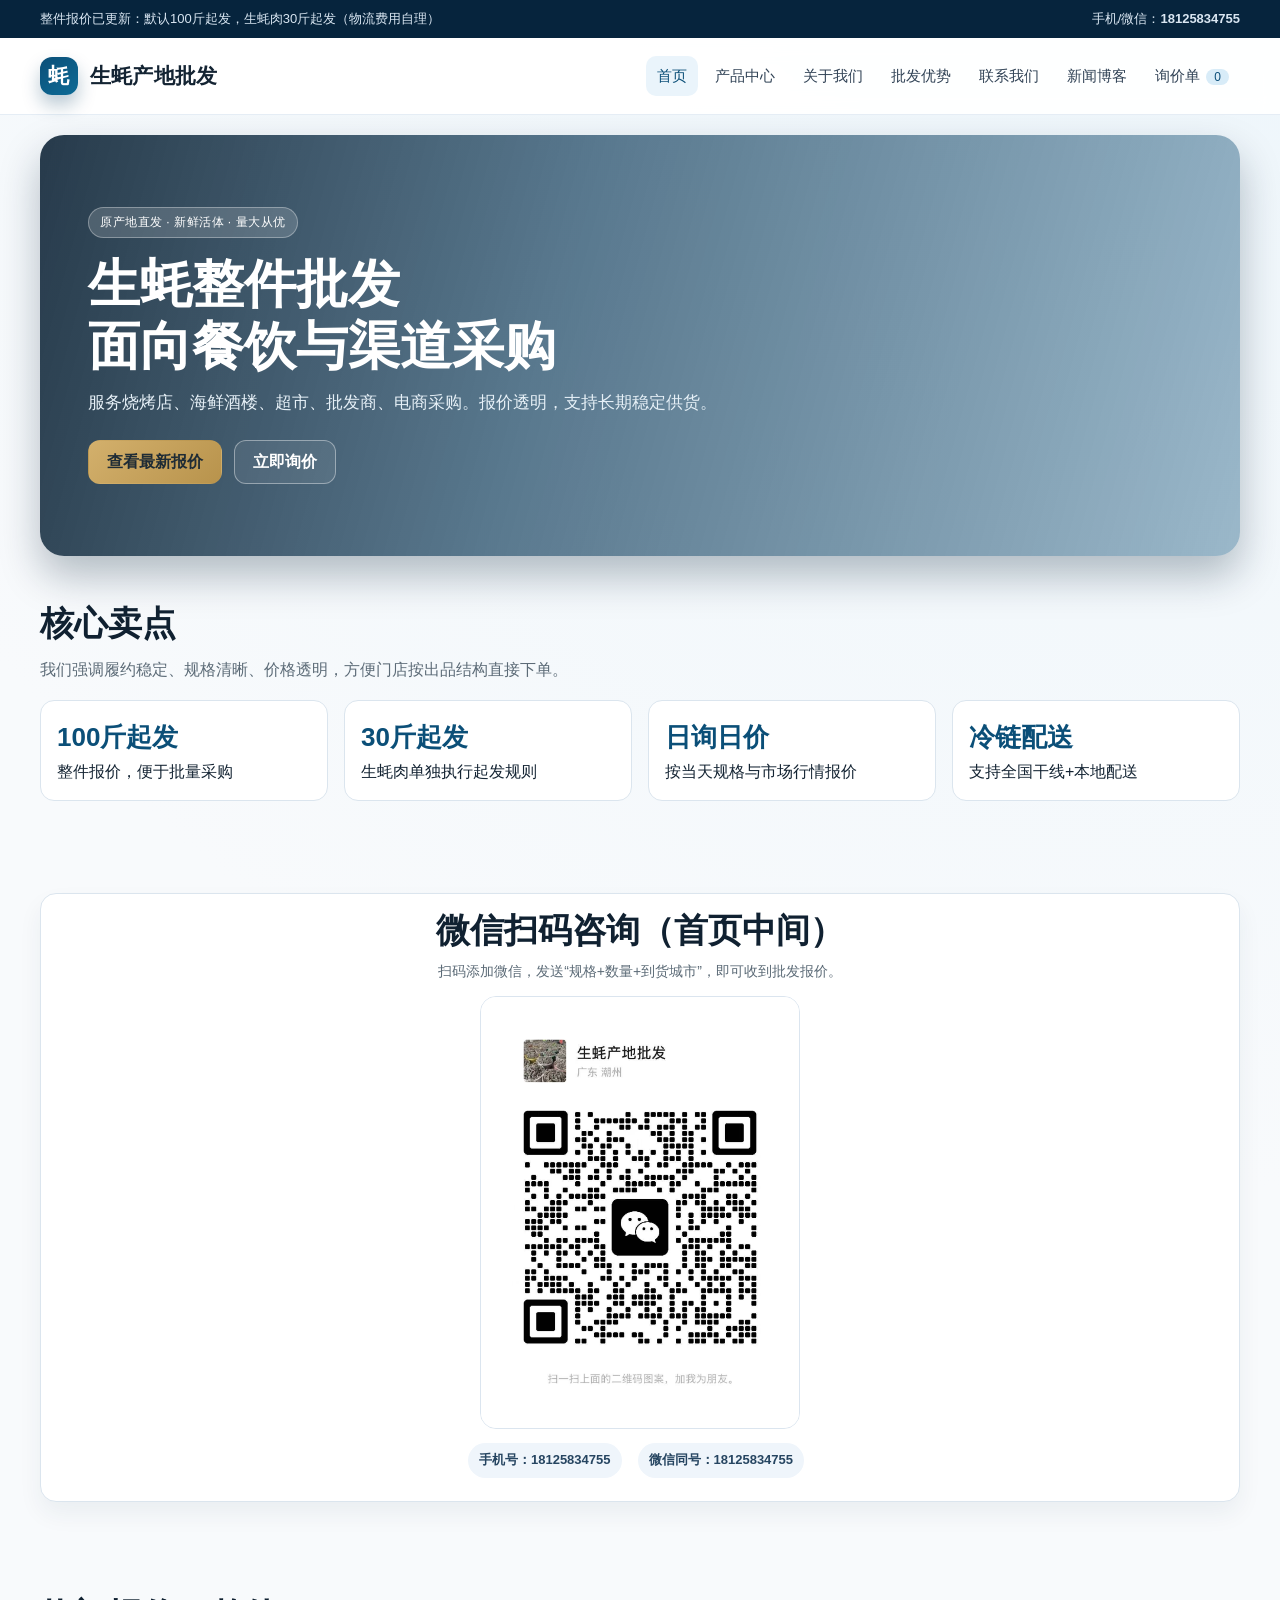
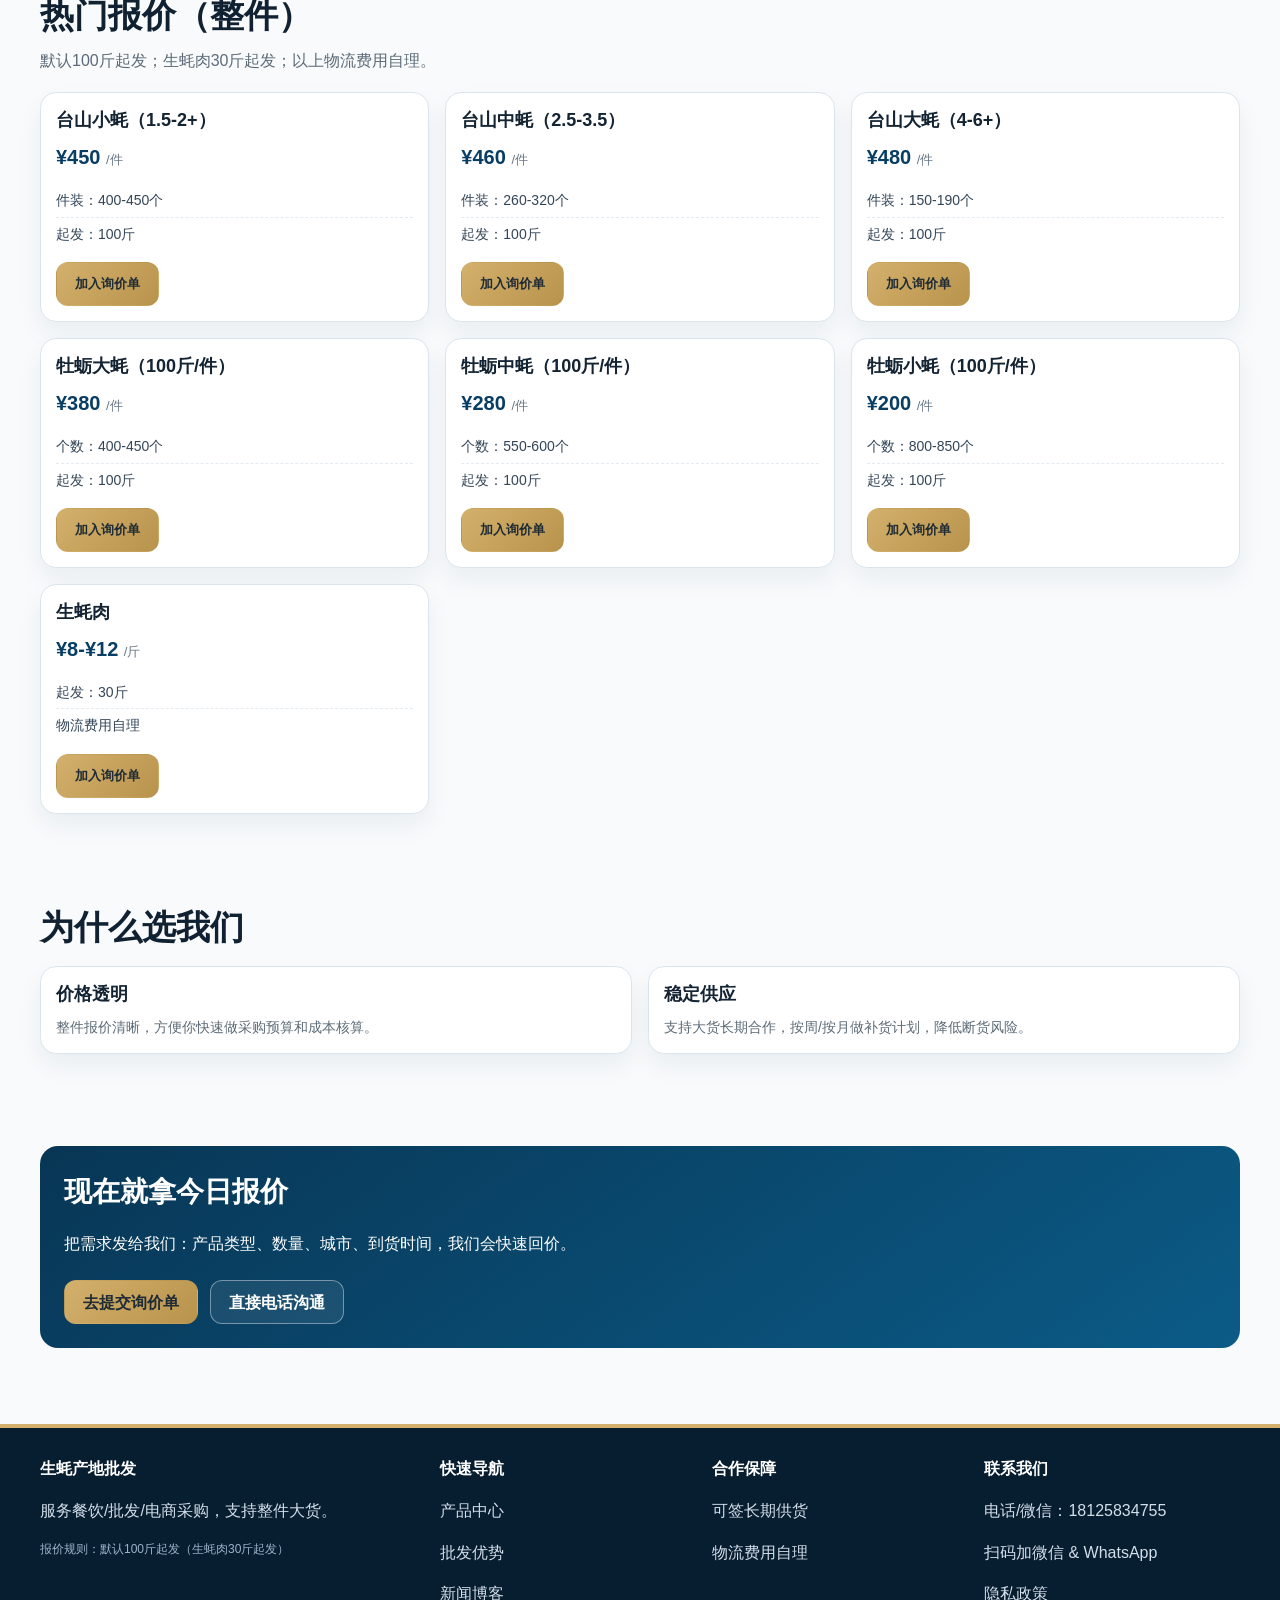
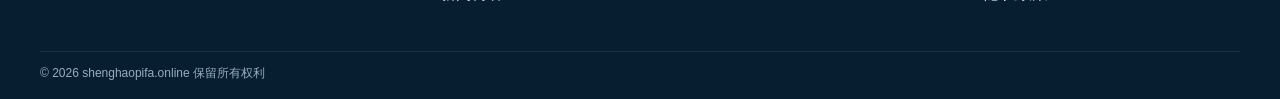
==== commit c980e428: "feat: update oyster pricing rules and homepage qr contact block" ====
--- a/index.html
+++ b/index.html
@@ -3,17 +3,17 @@
   <head>
     <meta charset="UTF-8" />
     <meta name="viewport" content="width=device-width, initial-scale=1.0" />
-    <title>潮州生蚝批发 | 汫洲原产地直发 | shenghaopifa.online</title>
-    <meta name="description" content="潮州饶平汫洲生蚝批发网站，主营带壳生蚝、半壳生蚝、生蚝肉、精品小蚝，面向餐饮店、烧烤店、海鲜酒楼、超市与批发商，支持大批量稳定供应。" />
-    <meta name="keywords" content="潮州生蚝批发,汫洲生蚝,广东生蚝批发,带壳生蚝,半壳生蚝,生蚝肉,潮州鲜蚝" />
+    <title>生蚝批发 | 整件报价 | shenghaopifa.online</title>
+    <meta name="description" content="生蚝产地批发网站，主供台山生蚝整件与牡蛎100斤装，支持餐饮店、烧烤店、海鲜酒楼、商超、批发商采购。" />
+    <meta name="keywords" content="生蚝批发,台山生蚝报价,牡蛎批发,100斤起发,生蚝肉批发" />
     <link rel="canonical" href="http://shenghaopifa.online/" />
     <link rel="stylesheet" href="assets/css/style.css" />
   </head>
   <body>
     <div class="topbar">
       <div class="container">
-        <div>广东潮州饶平汫洲原产地大蚝 | 原产地直发、新鲜活体、量大从优</div>
-        <div>批发热线：<strong>18125834755</strong>（微信同号）</div>
+        <div>整件报价已更新：默认100斤起发，生蚝肉30斤起发（物流费用自理）</div>
+        <div>手机/微信：<strong>18125834755</strong></div>
       </div>
     </div>
 
@@ -21,7 +21,7 @@
       <div class="container header-inner">
         <a class="brand" href="index.html">
           <span class="brand-mark"></span>
-          <span>潮州鲜蚝批发</span>
+          <span>生蚝产地批发</span>
         </a>
         <nav class="nav">
           <a class="active" href="index.html">首页</a>
@@ -38,106 +38,125 @@
     <main class="container">
       <section class="hero">
         <div class="hero-inner">
-          <span class="hero-badge">汫洲大蚝 · 潮汕风味 · B2B批发专供</span>
-          <h1>潮州汫洲生蚝批发
-            <br />原产地直发，稳定供应到店</h1>
-          <p>专注服务餐饮店、烧烤店、海鲜酒楼、超市与渠道批发商，支持带壳、半壳、生蚝肉与定制规格配送。</p>
+          <span class="hero-badge">原产地直发 · 新鲜活体 · 量大从优</span>
+          <h1>生蚝整件批发
+            <br />面向餐饮与渠道采购</h1>
+          <p>服务烧烤店、海鲜酒楼、超市、批发商、电商采购。报价透明，支持长期稳定供货。</p>
           <div class="btn-row">
-            <a class="btn btn-primary" href="contact.html">立即询价</a>
-            <a class="btn btn-ghost" href="products.html">查看今日批发价</a>
+            <a class="btn btn-primary" href="products.html">查看最新报价</a>
+            <a class="btn btn-ghost" href="contact.html">立即询价</a>
           </div>
-          <div class="pill-row">
-            <span class="pill">当季活蚝直发</span>
-            <span class="pill">冷链次日达（珠三角）</span>
-            <span class="pill">支持长期供货合同</span>
+        </div>
+      </section>
+
+      <section class="section">
+        <h2 class="section-title">核心卖点</h2>
+        <p class="section-sub">我们强调履约稳定、规格清晰、价格透明，方便门店按出品结构直接下单。</p>
+        <div class="grid-4 kpis">
+          <article class="kpi"><strong>100斤起发</strong><span>整件报价，便于批量采购</span></article>
+          <article class="kpi"><strong>30斤起发</strong><span>生蚝肉单独执行起发规则</span></article>
+          <article class="kpi"><strong>日询日价</strong><span>按当天规格与市场行情报价</span></article>
+          <article class="kpi"><strong>冷链配送</strong><span>支持全国干线+本地配送</span></article>
+        </div>
+      </section>
+
+      <section class="section">
+        <div class="card">
+          <div class="body" style="text-align:center">
+            <h2 class="section-title" style="margin-bottom:8px">微信扫码咨询（首页中间）</h2>
+            <p class="section-sub" style="margin:0 auto 14px;max-width:560px">扫码添加微信，发送“规格+数量+到货城市”，即可收到批发报价。</p>
+            <div style="display:flex;justify-content:center">
+              <div class="qr-wrap">
+                <img src="assets/img/wechat-qr.jpg" alt="微信二维码" />
+              </div>
+            </div>
+            <div class="pill-row" style="justify-content:center;margin-top:14px">
+              <span class="contact-chip">手机号：18125834755</span>
+              <span class="contact-chip">微信同号：18125834755</span>
+            </div>
           </div>
         </div>
       </section>
 
       <section class="section">
-        <h2 class="section-title">核心卖点</h2>
-        <p class="section-sub">我们坚持汫洲海域直采+分级出货，做到“看得见的鲜度、算得清的成本、跟得上的供应”。</p>
-        <div class="grid-4 kpis">
-          <article class="kpi">
-            <strong>12h</strong>
-            <span>出水后分拣装车，尽快进入冷链</span>
-          </article>
-          <article class="kpi">
-            <strong>365天</strong>
-            <span>全年滚动供应，节假日不断档</span>
-          </article>
-          <article class="kpi">
-            <strong>8种规格</strong>
-            <span>按店型和菜品结构灵活匹配</span>
-          </article>
-          <article class="kpi">
-            <strong>10000+斤/周</strong>
-            <span>高峰期仍可保障大单稳定履约</span>
-          </article>
-        </div>
-      </section>
-
-      <section class="section">
-        <h2 class="section-title">热门产品</h2>
-        <p class="section-sub">以下为批发参考价，受季节、规格、运输距离影响会浮动，支持日询日价。</p>
-        <div class="grid-4 mt-18">
-          <article class="card">
-            <div class="thumb"><img src="https://images.unsplash.com/photo-1510130387422-82bed34b37e9?auto=format&fit=crop&w=1200&q=80" alt="带壳生蚝批发" /></div>
-            <div class="body">
-              <h3>汫洲带壳大蚝（A+）</h3>
-              <p>适合海鲜酒楼、蒸烤场景，壳厚肉满。</p>
-              <div class="price">¥5.8 - ¥9.6 <small>/只</small></div>
-              <ul class="spec-list">
-                <li>规格：7-9两 / 只</li>
-                <li>起批量：200只</li>
-                <li>产地：广东潮州饶平汫洲</li>
-              </ul>
-              <button class="btn btn-primary mt-12" data-add-quote="shell_jz_1">加入询价单</button>
-            </div>
-          </article>
-
-          <article class="card">
-            <div class="thumb"><img src="https://images.unsplash.com/photo-1601050690597-df0568f70950?auto=format&fit=crop&w=1200&q=80" alt="半壳生蚝" /></div>
-            <div class="body">
-              <h3>烧烤专供半壳生蚝</h3>
-              <p>净化处理，开壳率稳定，适配夜宵档口。</p>
-              <div class="price">¥3.6 - ¥6.2 <small>/只</small></div>
-              <ul class="spec-list">
-                <li>规格：5-7两 / 只</li>
-                <li>起批量：300只</li>
-                <li>产地：广东潮州饶平汫洲</li>
-              </ul>
-              <button class="btn btn-primary mt-12" data-add-quote="half_shell_1">加入询价单</button>
-            </div>
-          </article>
-
-          <article class="card">
-            <div class="thumb"><img src="https://images.unsplash.com/photo-1612874742237-6526221588e3?auto=format&fit=crop&w=1200&q=80" alt="生蚝肉净肉" /></div>
-            <div class="body">
-              <h3>鲜冻生蚝肉（餐饮装）</h3>
-              <p>去壳净肉，适合粥品、爆炒、烫煮类。</p>
-              <div class="price">¥34 - ¥49 <small>/斤</small></div>
-              <ul class="spec-list">
-                <li>规格：中号 / 大号可选</li>
-                <li>起批量：30斤</li>
-                <li>产地：广东潮州饶平汫洲</li>
+        <h2 class="section-title">热门报价（整件）</h2>
+        <p class="section-sub">默认100斤起发；生蚝肉30斤起发；以上物流费用自理。</p>
+        <div class="grid-3 mt-18">
+          <article class="card">
+            <div class="body">
+              <h3>台山小蚝（1.5-2+）</h3>
+              <div class="price">¥450 <small>/件</small></div>
+              <ul class="spec-list">
+                <li>件装：400-450个</li>
+                <li>起发：100斤</li>
+              </ul>
+              <button class="btn btn-primary mt-12" data-add-quote="taishan_small">加入询价单</button>
+            </div>
+          </article>
+          <article class="card">
+            <div class="body">
+              <h3>台山中蚝（2.5-3.5）</h3>
+              <div class="price">¥460 <small>/件</small></div>
+              <ul class="spec-list">
+                <li>件装：260-320个</li>
+                <li>起发：100斤</li>
+              </ul>
+              <button class="btn btn-primary mt-12" data-add-quote="taishan_mid">加入询价单</button>
+            </div>
+          </article>
+          <article class="card">
+            <div class="body">
+              <h3>台山大蚝（4-6+）</h3>
+              <div class="price">¥480 <small>/件</small></div>
+              <ul class="spec-list">
+                <li>件装：150-190个</li>
+                <li>起发：100斤</li>
+              </ul>
+              <button class="btn btn-primary mt-12" data-add-quote="taishan_big">加入询价单</button>
+            </div>
+          </article>
+          <article class="card">
+            <div class="body">
+              <h3>牡蛎大蚝（100斤/件）</h3>
+              <div class="price">¥380 <small>/件</small></div>
+              <ul class="spec-list">
+                <li>个数：400-450个</li>
+                <li>起发：100斤</li>
+              </ul>
+              <button class="btn btn-primary mt-12" data-add-quote="oyster_big_100">加入询价单</button>
+            </div>
+          </article>
+          <article class="card">
+            <div class="body">
+              <h3>牡蛎中蚝（100斤/件）</h3>
+              <div class="price">¥280 <small>/件</small></div>
+              <ul class="spec-list">
+                <li>个数：550-600个</li>
+                <li>起发：100斤</li>
+              </ul>
+              <button class="btn btn-primary mt-12" data-add-quote="oyster_mid_100">加入询价单</button>
+            </div>
+          </article>
+          <article class="card">
+            <div class="body">
+              <h3>牡蛎小蚝（100斤/件）</h3>
+              <div class="price">¥200 <small>/件</small></div>
+              <ul class="spec-list">
+                <li>个数：800-850个</li>
+                <li>起发：100斤</li>
+              </ul>
+              <button class="btn btn-primary mt-12" data-add-quote="oyster_small_100">加入询价单</button>
+            </div>
+          </article>
+          <article class="card">
+            <div class="body">
+              <h3>生蚝肉</h3>
+              <div class="price">¥8-¥12 <small>/斤</small></div>
+              <ul class="spec-list">
+                <li>起发：30斤</li>
+                <li>物流费用自理</li>
               </ul>
               <button class="btn btn-primary mt-12" data-add-quote="meat_1">加入询价单</button>
-            </div>
-          </article>
-
-          <article class="card">
-            <div class="thumb"><img src="https://images.unsplash.com/photo-1600891964599-f61ba0e24092?auto=format&fit=crop&w=1200&q=80" alt="精品小蚝" /></div>
-            <div class="body">
-              <h3>精品小蚝（炭烤适配）</h3>
-              <p>出品稳定，翻台快，适合烧烤连锁。</p>
-              <div class="price">¥2.2 - ¥3.8 <small>/只</small></div>
-              <ul class="spec-list">
-                <li>规格：3-4两 / 只</li>
-                <li>起批量：500只</li>
-                <li>产地：广东潮州饶平汫洲</li>
-              </ul>
-              <button class="btn btn-primary mt-12" data-add-quote="mini_1">加入询价单</button>
             </div>
           </article>
         </div>
@@ -146,50 +165,18 @@
       <section class="section">
         <h2 class="section-title">为什么选我们</h2>
         <div class="grid-2 mt-18">
-          <article class="card">
-            <div class="body">
-              <h3>原产地直连养殖场</h3>
-              <p>汫洲海域一手货源，减少中间层级，价格更可控。针对连锁客户可签月度/季度供货计划。</p>
-              <div class="pill-row">
-                <span class="badge ok">鲜度可追溯</span>
-                <span class="badge ok">当日分级</span>
-                <span class="badge ok">全程冷链</span>
-              </div>
-            </div>
-          </article>
-          <article class="card">
-            <div class="body">
-              <h3>B2B履约能力</h3>
-              <p>支持按门店拆单、按区域拼车、按时间窗配送。珠三角城市常规次日达，外省支持干线+末端冷链。</p>
-              <div class="pill-row">
-                <span class="badge warn">大单优先排产</span>
-                <span class="badge warn">破损补发机制</span>
-                <span class="badge warn">专属业务跟进</span>
-              </div>
-            </div>
-          </article>
-        </div>
-      </section>
-
-      <section class="section">
-        <h2 class="section-title">客户案例 / 合作单位</h2>
-        <p class="section-sub">已服务潮汕烧烤店、海鲜酒楼、社区团购平台、预制菜工厂等多个采购场景。</p>
-        <div class="logo-wall">
-          <div class="logo-item">潮汕烧烤连锁 A</div>
-          <div class="logo-item">海鲜酒楼 B</div>
-          <div class="logo-item">商超供应商 C</div>
-          <div class="logo-item">电商渠道 D</div>
-          <div class="logo-item">团餐客户 E</div>
+          <article class="card"><div class="body"><h3>价格透明</h3><p>整件报价清晰，方便你快速做采购预算和成本核算。</p></div></article>
+          <article class="card"><div class="body"><h3>稳定供应</h3><p>支持大货长期合作，按周/按月做补货计划，降低断货风险。</p></div></article>
         </div>
       </section>
 
       <section class="section">
         <div class="cta-band">
-          <h3>实时库存提示</h3>
-          <p>今日库存状态：带壳大蚝 <span class="badge ok">充足</span> · 半壳生蚝 <span class="badge ok">充足</span> · 生蚝肉 <span class="badge warn">紧张（建议提前1天锁货）</span></p>
+          <h3>现在就拿今日报价</h3>
+          <p>把需求发给我们：产品类型、数量、城市、到货时间，我们会快速回价。</p>
           <div class="btn-row">
-            <a class="btn btn-primary" href="contact.html">微信/电话立即询价</a>
-            <a class="btn btn-ghost" href="products.html">查看全部规格</a>
+            <a class="btn btn-primary" href="contact.html">去提交询价单</a>
+            <a class="btn btn-ghost" href="tel:18125834755">直接电话沟通</a>
           </div>
         </div>
       </section>
@@ -198,9 +185,9 @@
     <footer class="footer">
       <div class="container footer-grid">
         <div>
-          <h4>潮州鲜蚝批发</h4>
-          <p>专注广东潮州饶平汫洲生蚝批发，服务餐饮、商超、批发与电商渠道采购。</p>
-          <div class="small">地址：广东省潮州市饶平县汫洲镇（产地协同仓）</div>
+          <h4>生蚝产地批发</h4>
+          <p>服务餐饮/批发/电商采购，支持整件大货。</p>
+          <div class="small">报价规则：默认100斤起发（生蚝肉30斤起发）</div>
         </div>
         <div>
           <h4>快速导航</h4>
@@ -209,14 +196,13 @@
           <p><a href="blog.html">新闻博客</a></p>
         </div>
         <div>
-          <h4>资质与合作</h4>
-          <p>产地证明 / 检测报告 / 冷链合作方</p>
-          <p>合作物流：顺丰冷运、京东冷链、德坤冷链</p>
+          <h4>合作保障</h4>
+          <p>可签长期供货</p>
+          <p>物流费用自理</p>
         </div>
         <div>
           <h4>联系我们</h4>
-          <p>电话：<a href="tel:18125834755">18125834755</a></p>
-          <p>微信：18125834755</p>
+          <p>电话/微信：<a href="tel:18125834755">18125834755</a></p>
           <p><a href="contact.html">扫码加微信 & WhatsApp</a></p>
           <p><a href="privacy.html">隐私政策</a></p>
         </div>
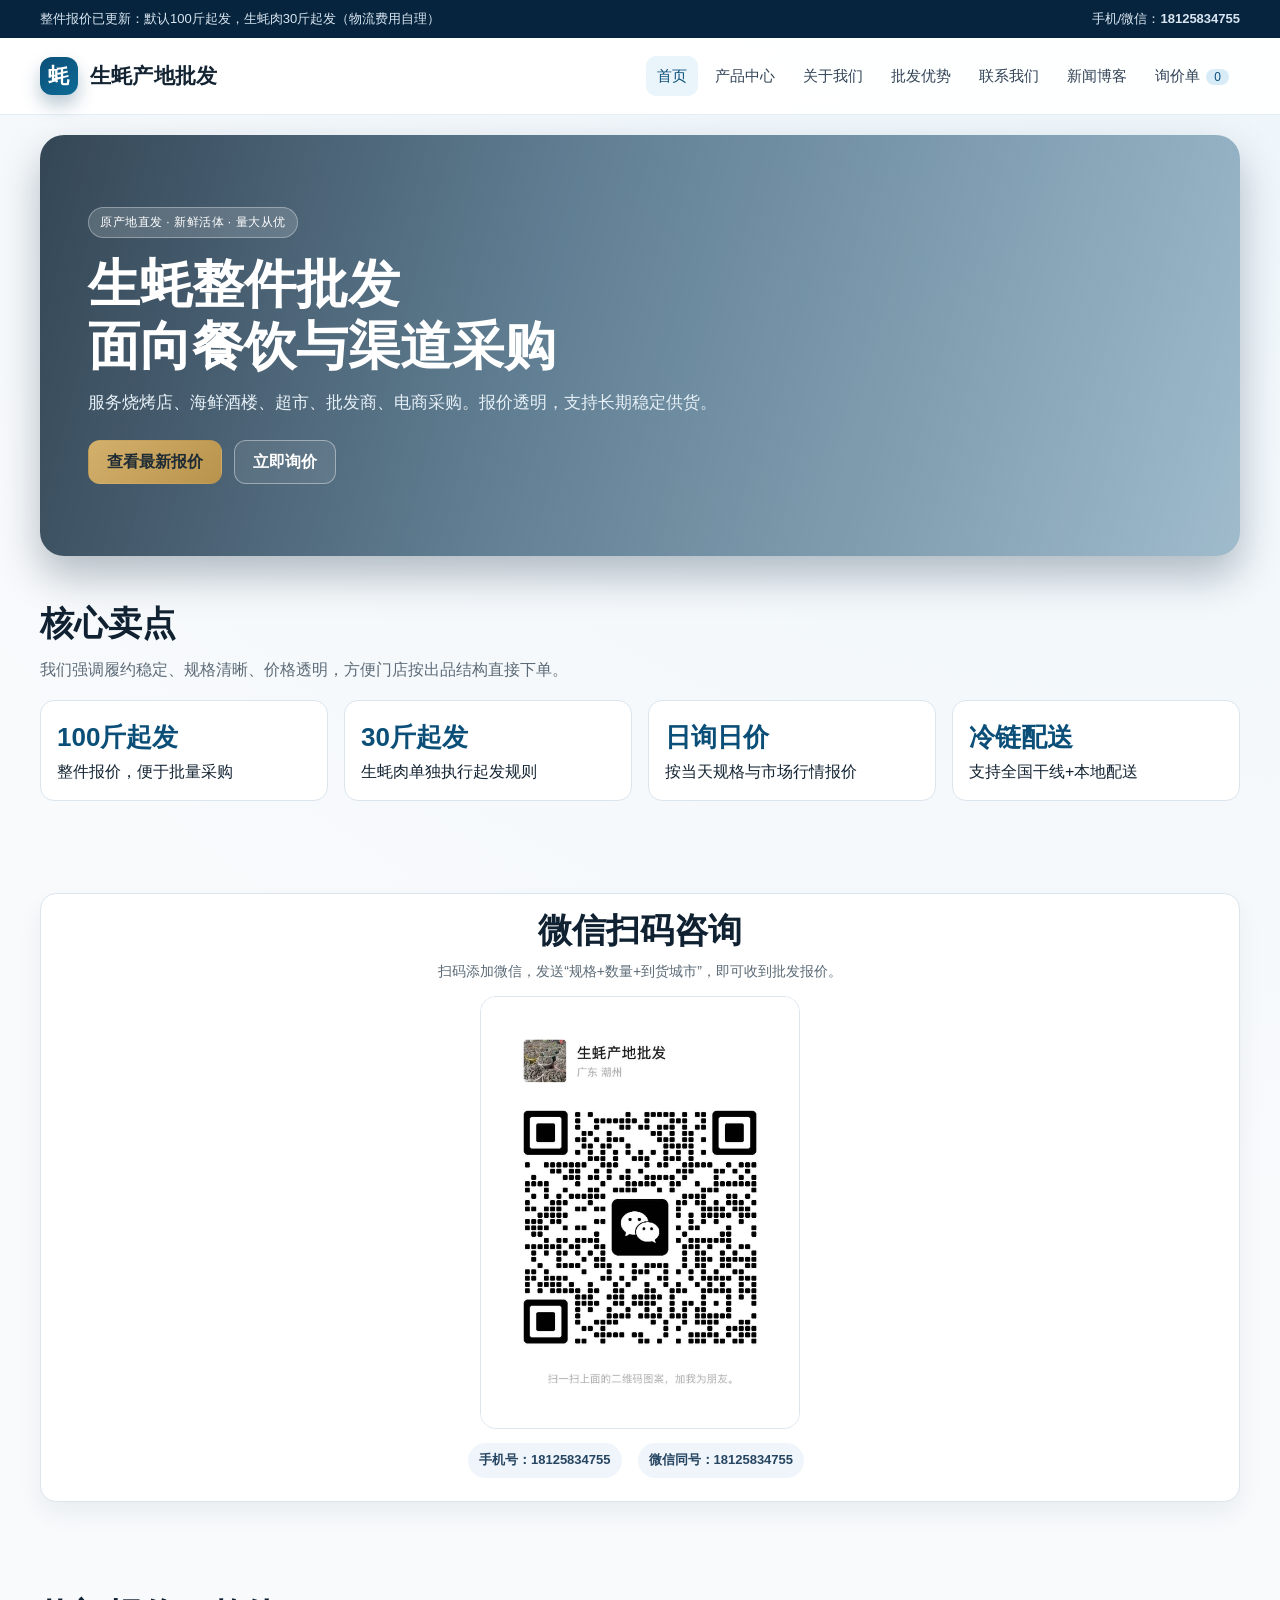
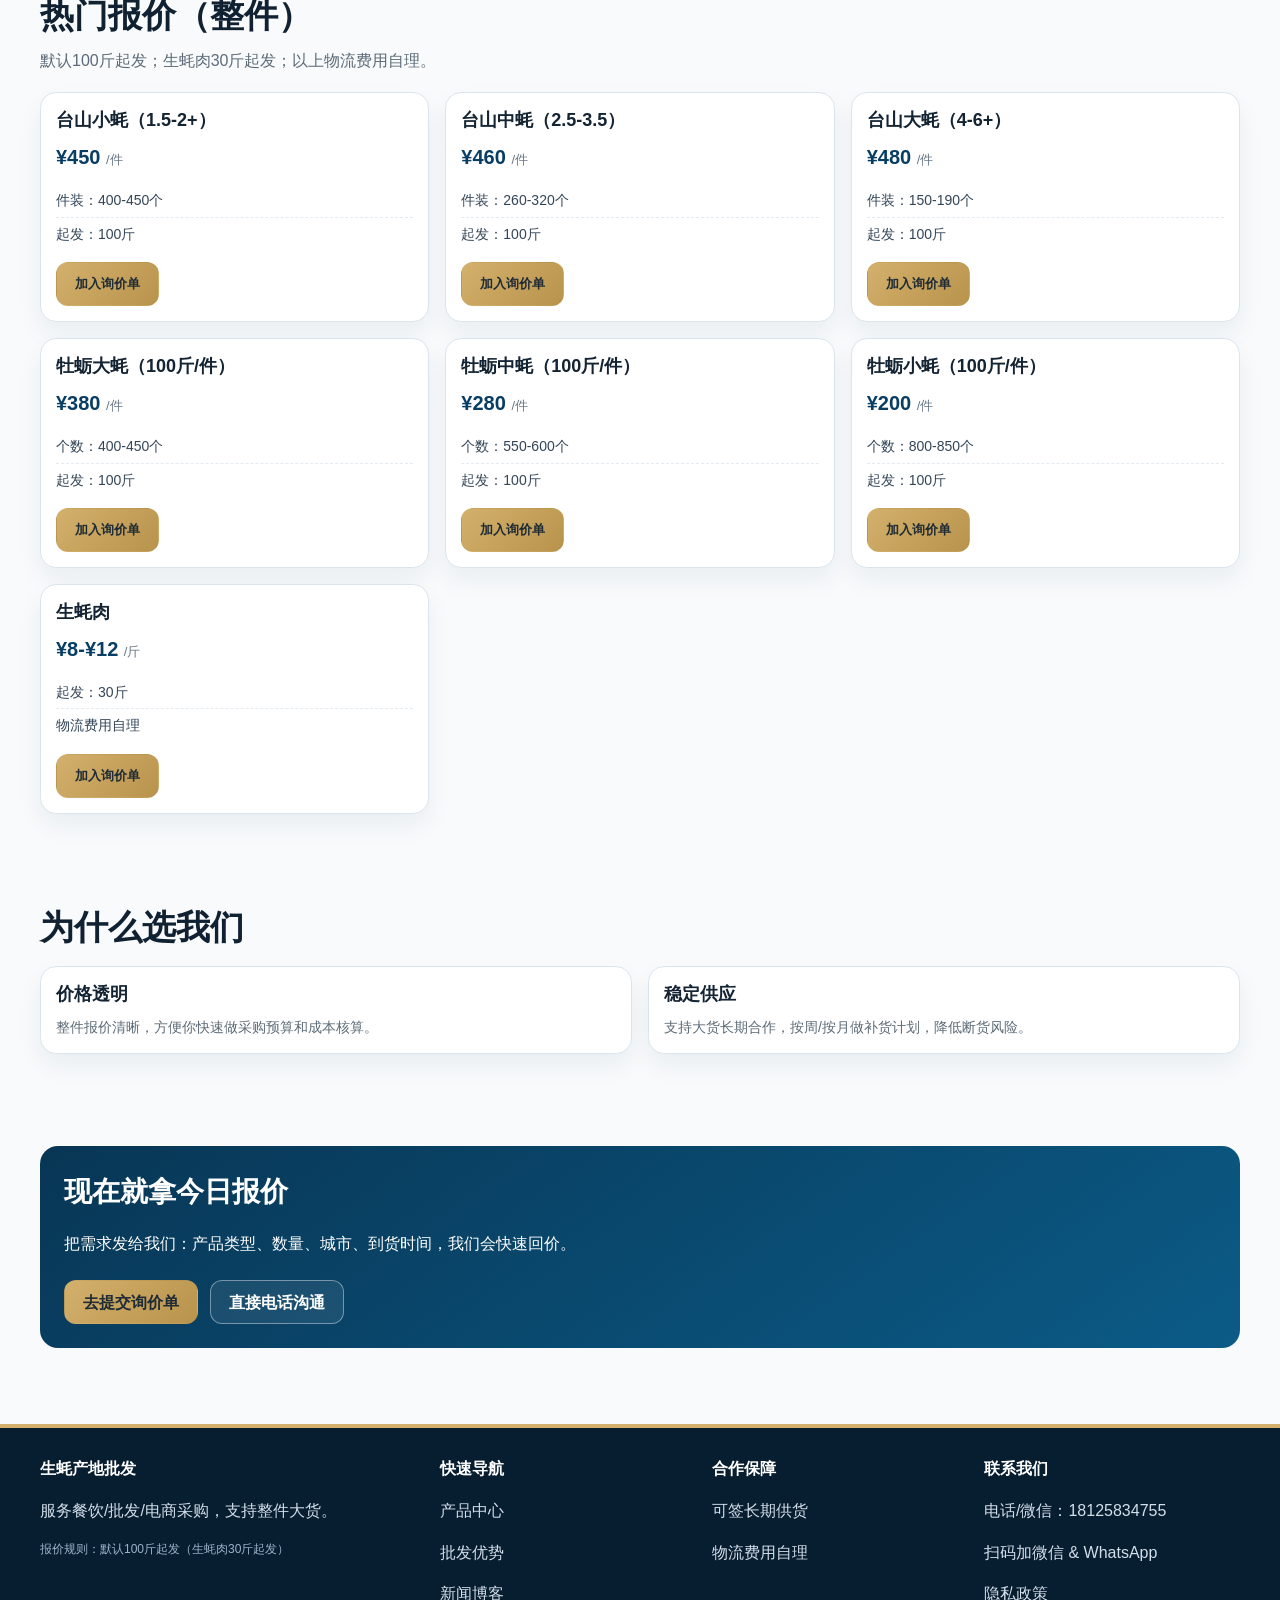
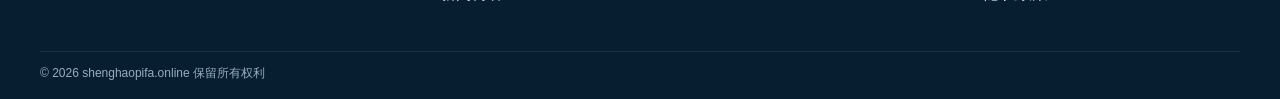
==== commit 9586fe2f: "chore: hide backend lead entry on frontend and simplify qr section title" ====
--- a/index.html
+++ b/index.html
@@ -63,7 +63,7 @@
       <section class="section">
         <div class="card">
           <div class="body" style="text-align:center">
-            <h2 class="section-title" style="margin-bottom:8px">微信扫码咨询（首页中间）</h2>
+            <h2 class="section-title" style="margin-bottom:8px">微信扫码咨询</h2>
             <p class="section-sub" style="margin:0 auto 14px;max-width:560px">扫码添加微信，发送“规格+数量+到货城市”，即可收到批发报价。</p>
             <div style="display:flex;justify-content:center">
               <div class="qr-wrap">
--- a/assets/css/style.css
+++ b/assets/css/style.css
@@ -114,8 +114,8 @@
   border-radius: 24px;
   overflow: hidden;
   background:
-    linear-gradient(105deg, rgba(3, 25, 44, 0.85), rgba(8, 53, 84, 0.66) 42%, rgba(11, 79, 120, 0.38)),
-    url("https://images.unsplash.com/photo-1571167369945-3f6f1f68d6ad?auto=format&fit=crop&w=1800&q=80") center/cover;
+    linear-gradient(105deg, rgba(3, 25, 44, 0.8), rgba(8, 53, 84, 0.62) 42%, rgba(11, 79, 120, 0.36)),
+    url("https://images.unsplash.com/photo-1510130387422-82bed34b37e9?auto=format&fit=crop&w=1800&q=80") center/cover;
   color: #fff;
   box-shadow: 0 20px 40px rgba(5, 30, 51, 0.28);
 }
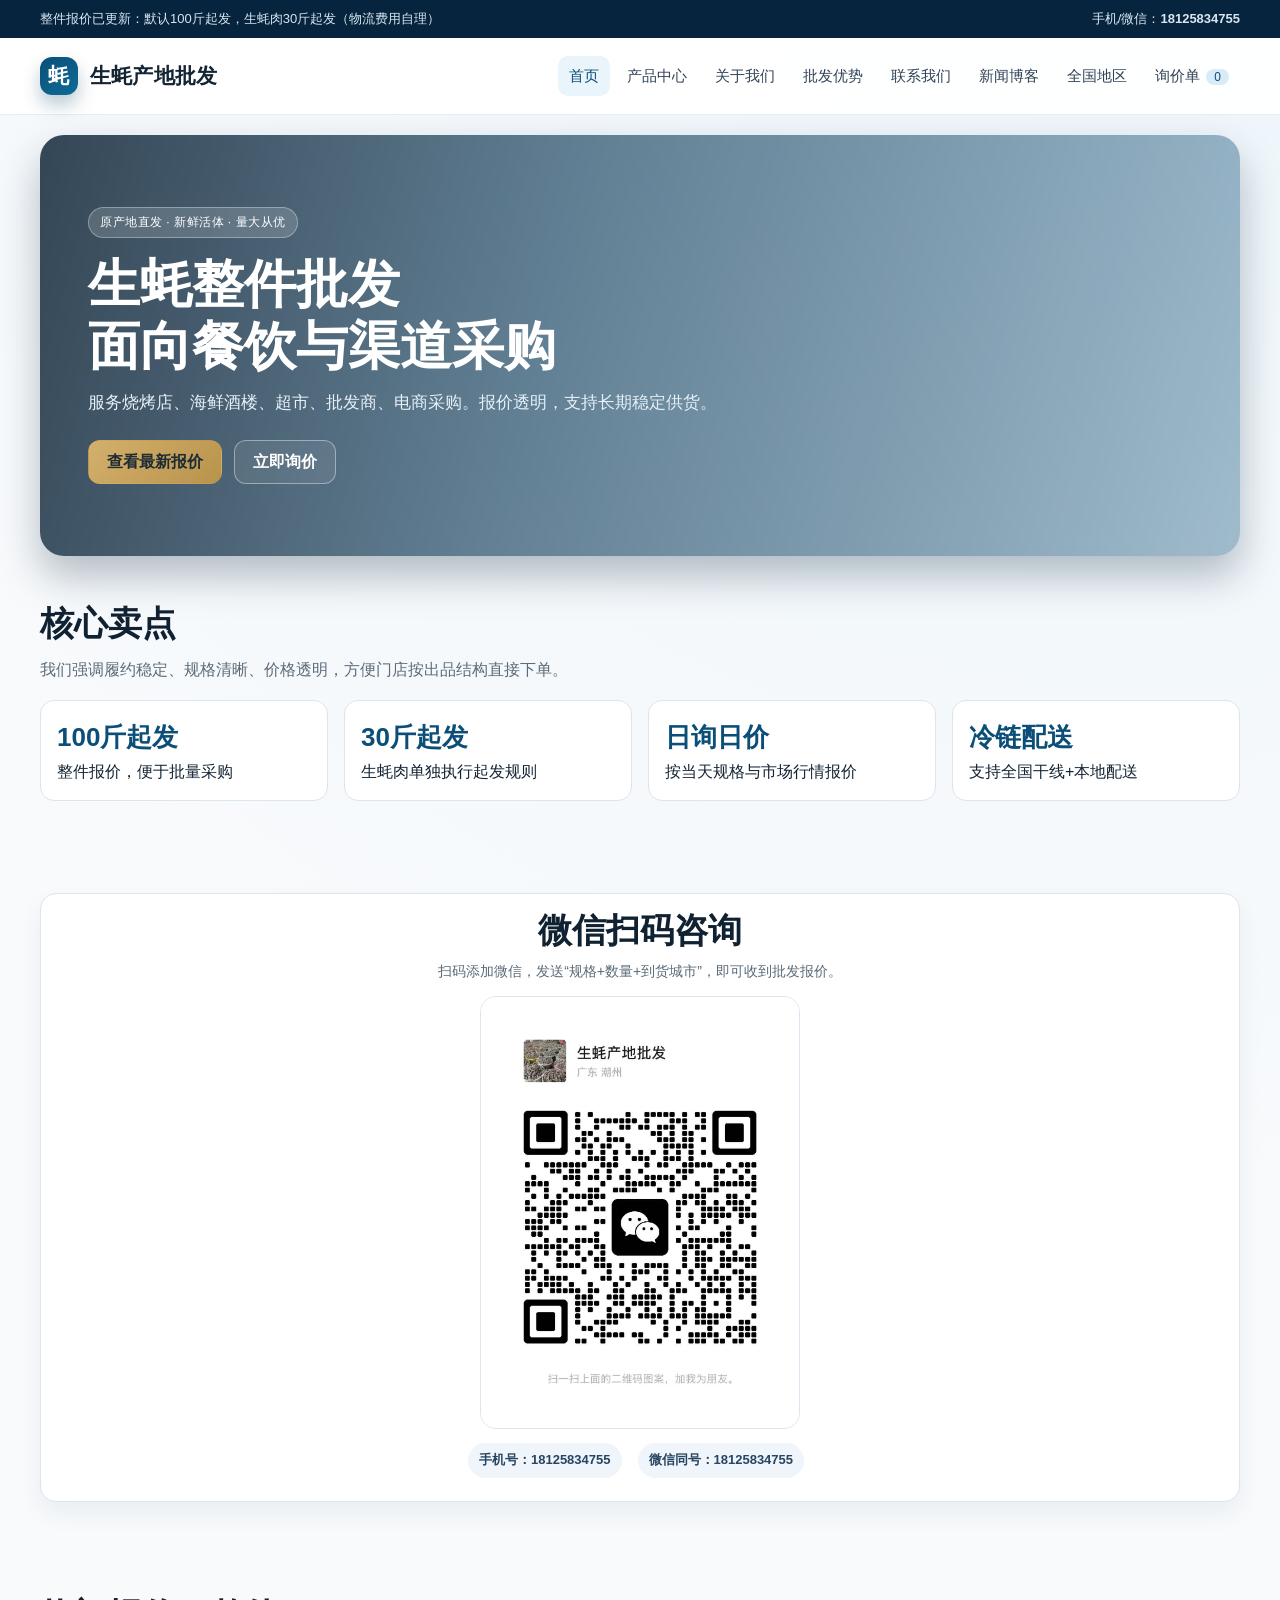
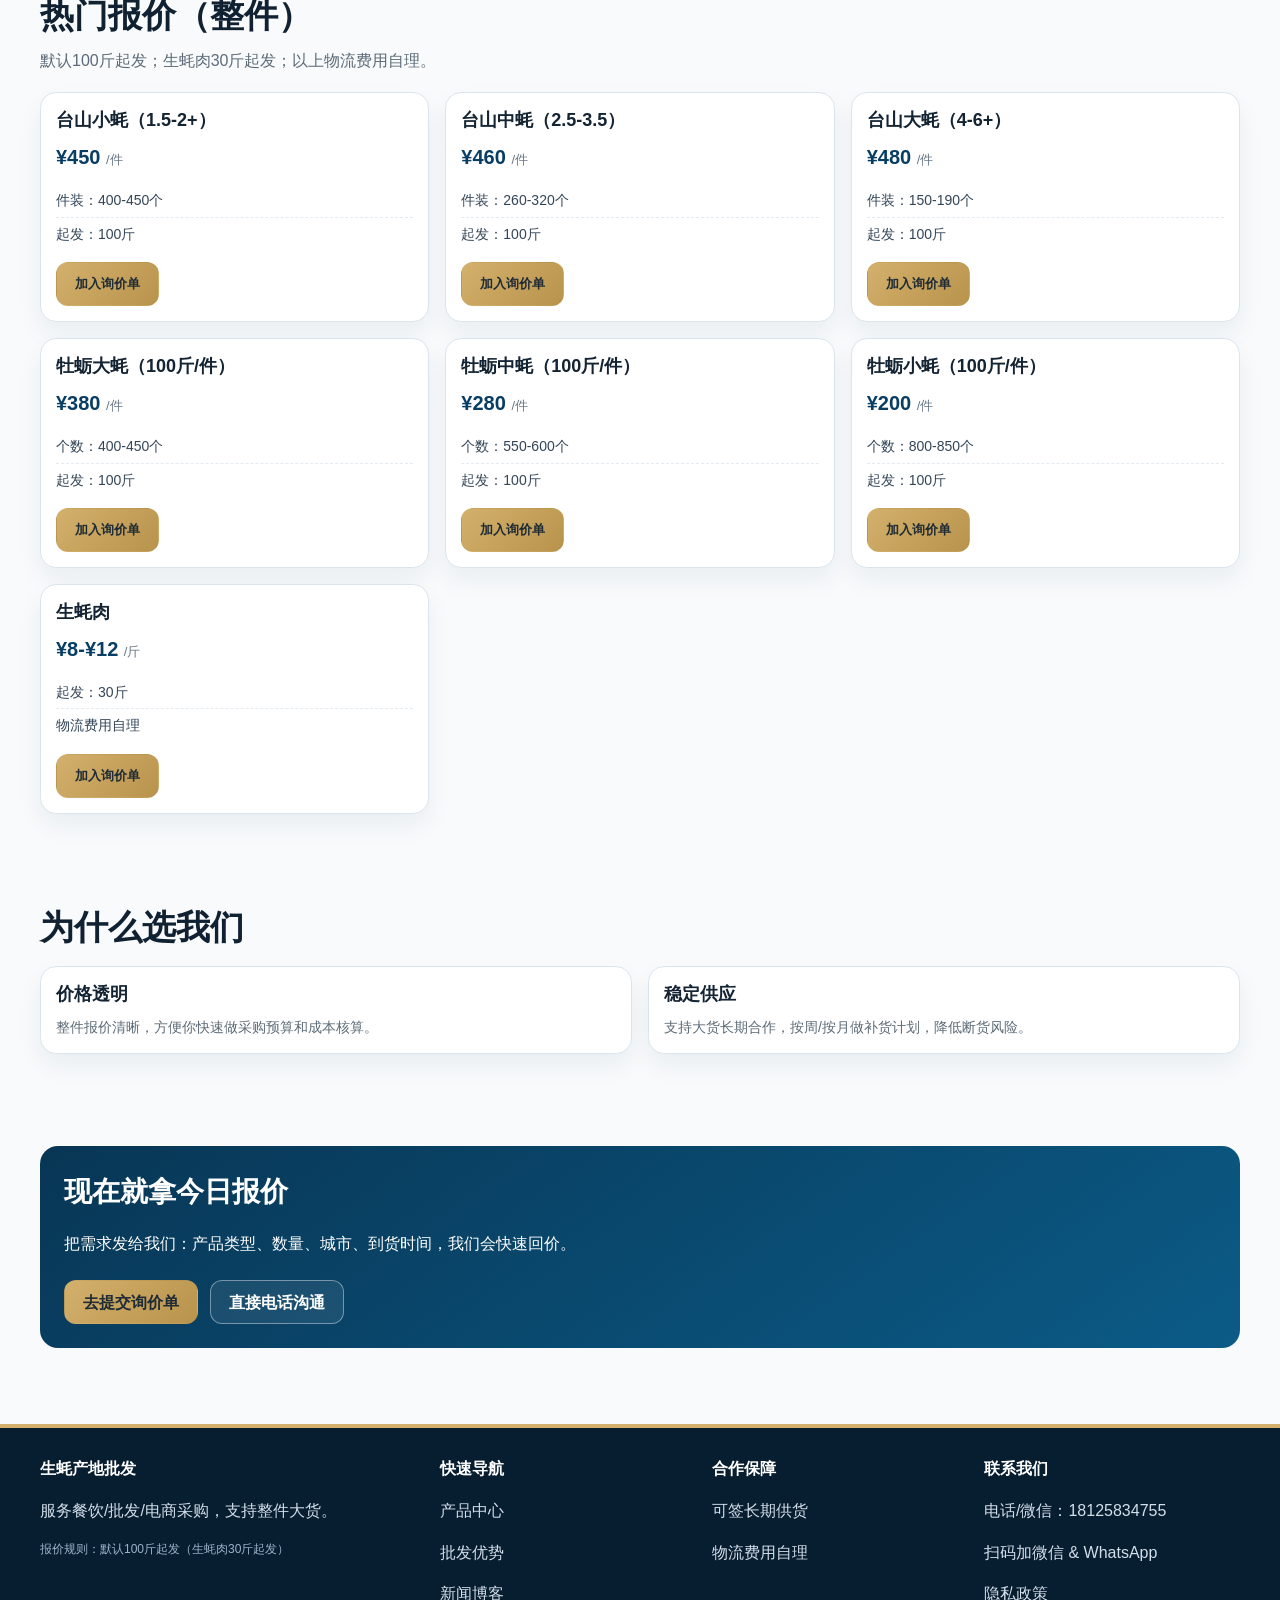
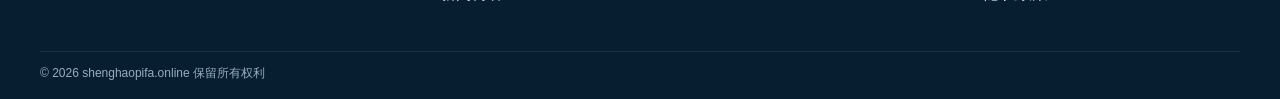
==== commit 56b170d6: "feat: add nationwide regions page and nav entry after blog" ====
--- a/index.html
+++ b/index.html
@@ -6,8 +6,53 @@
     <title>生蚝批发 | 整件报价 | shenghaopifa.online</title>
     <meta name="description" content="生蚝产地批发网站，主供台山生蚝整件与牡蛎100斤装，支持餐饮店、烧烤店、海鲜酒楼、商超、批发商采购。" />
     <meta name="keywords" content="生蚝批发,台山生蚝报价,牡蛎批发,100斤起发,生蚝肉批发" />
-    <link rel="canonical" href="http://shenghaopifa.online/" />
+    <meta name="robots" content="index,follow,max-snippet:-1,max-image-preview:large,max-video-preview:-1" />
+    <link rel="canonical" href="https://shenghaopifa.online/" />
+    <meta property="og:type" content="website" />
+    <meta property="og:title" content="生蚝批发 | 整件报价" />
+    <meta property="og:description" content="默认100斤起发，生蚝肉30斤起发；支持餐饮与渠道采购。" />
+    <meta property="og:url" content="https://shenghaopifa.online/" />
+    <meta property="og:site_name" content="生蚝产地批发" />
+    <meta name="twitter:card" content="summary_large_image" />
+    <meta name="twitter:title" content="生蚝批发 | 整件报价" />
+    <meta name="twitter:description" content="台山生蚝整件报价、牡蛎100斤装、生蚝肉8-12元/斤。" />
     <link rel="stylesheet" href="assets/css/style.css" />
+    <script type="application/ld+json">
+      {
+        "@context": "https://schema.org",
+        "@graph": [
+          {
+            "@type": "WholesaleStore",
+            "@id": "https://shenghaopifa.online/#organization",
+            "name": "生蚝产地批发",
+            "url": "https://shenghaopifa.online/",
+            "telephone": "+86-18125834755",
+            "areaServed": "CN",
+            "description": "生蚝整件批发，默认100斤起发，生蚝肉30斤起发。",
+            "sameAs": ["https://shenghaopifa.online/products.html"]
+          },
+          {
+            "@type": "WebSite",
+            "@id": "https://shenghaopifa.online/#website",
+            "url": "https://shenghaopifa.online/",
+            "name": "生蚝产地批发",
+            "description": "潮州与台山生蚝批发网站，支持整件询价与长期供货。",
+            "publisher": {
+              "@id": "https://shenghaopifa.online/#organization"
+            },
+            "potentialAction": {
+              "@type": "SearchAction",
+              "target": {
+                "@type": "EntryPoint",
+                "urlTemplate": "https://shenghaopifa.online/?q={search_term_string}"
+              },
+              "query-input": "required name=search_term_string"
+            },
+            "inLanguage": "zh-CN"
+          }
+        ]
+      }
+    </script>
   </head>
   <body>
     <div class="topbar">
@@ -30,6 +75,7 @@
           <a href="advantages.html">批发优势</a>
           <a href="contact.html">联系我们</a>
           <a href="blog.html">新闻博客</a>
+          <a href="regions.html">&#20840;&#22269;&#22320;&#21306;</a>
           <a href="contact.html">询价单<span class="quote-pill" data-quote-count>0</span></a>
         </nav>
       </div>
--- a/assets/css/style.css
+++ b/assets/css/style.css
@@ -478,6 +478,46 @@
   font-size: 12px;
   color: #6d7b88;
 }
+.province-card {
+  border: 1px solid var(--line);
+  border-radius: 16px;
+  background: #fff;
+  padding: 16px;
+  margin-bottom: 16px;
+}
+.province-card h2 {
+  margin: 0 0 10px;
+  font-size: 22px;
+  color: #123149;
+}
+.city-grid {
+  display: grid;
+  grid-template-columns: repeat(2, minmax(0, 1fr));
+  gap: 12px;
+}
+.city-box {
+  border: 1px dashed #d7e3ef;
+  border-radius: 12px;
+  background: #f9fcff;
+  padding: 12px;
+}
+.city-box h3 {
+  margin: 0 0 8px;
+  font-size: 16px;
+  color: #1c4564;
+}
+.region-keywords {
+  margin: 0;
+  padding-left: 18px;
+  column-count: 2;
+  column-gap: 22px;
+}
+.region-keywords li {
+  font-size: 13px;
+  color: #2a4257;
+  margin-bottom: 4px;
+  break-inside: avoid;
+}
 .footer {
   margin-top: 30px;
   background: #071d30;
@@ -560,8 +600,12 @@
   .grid-2,
   .contact-grid,
   .form-grid,
-  .logo-wall {
+  .logo-wall,
+  .city-grid {
     grid-template-columns: 1fr;
+  }
+  .region-keywords {
+    column-count: 1;
   }
   .topbar .container {
     flex-direction: column;
